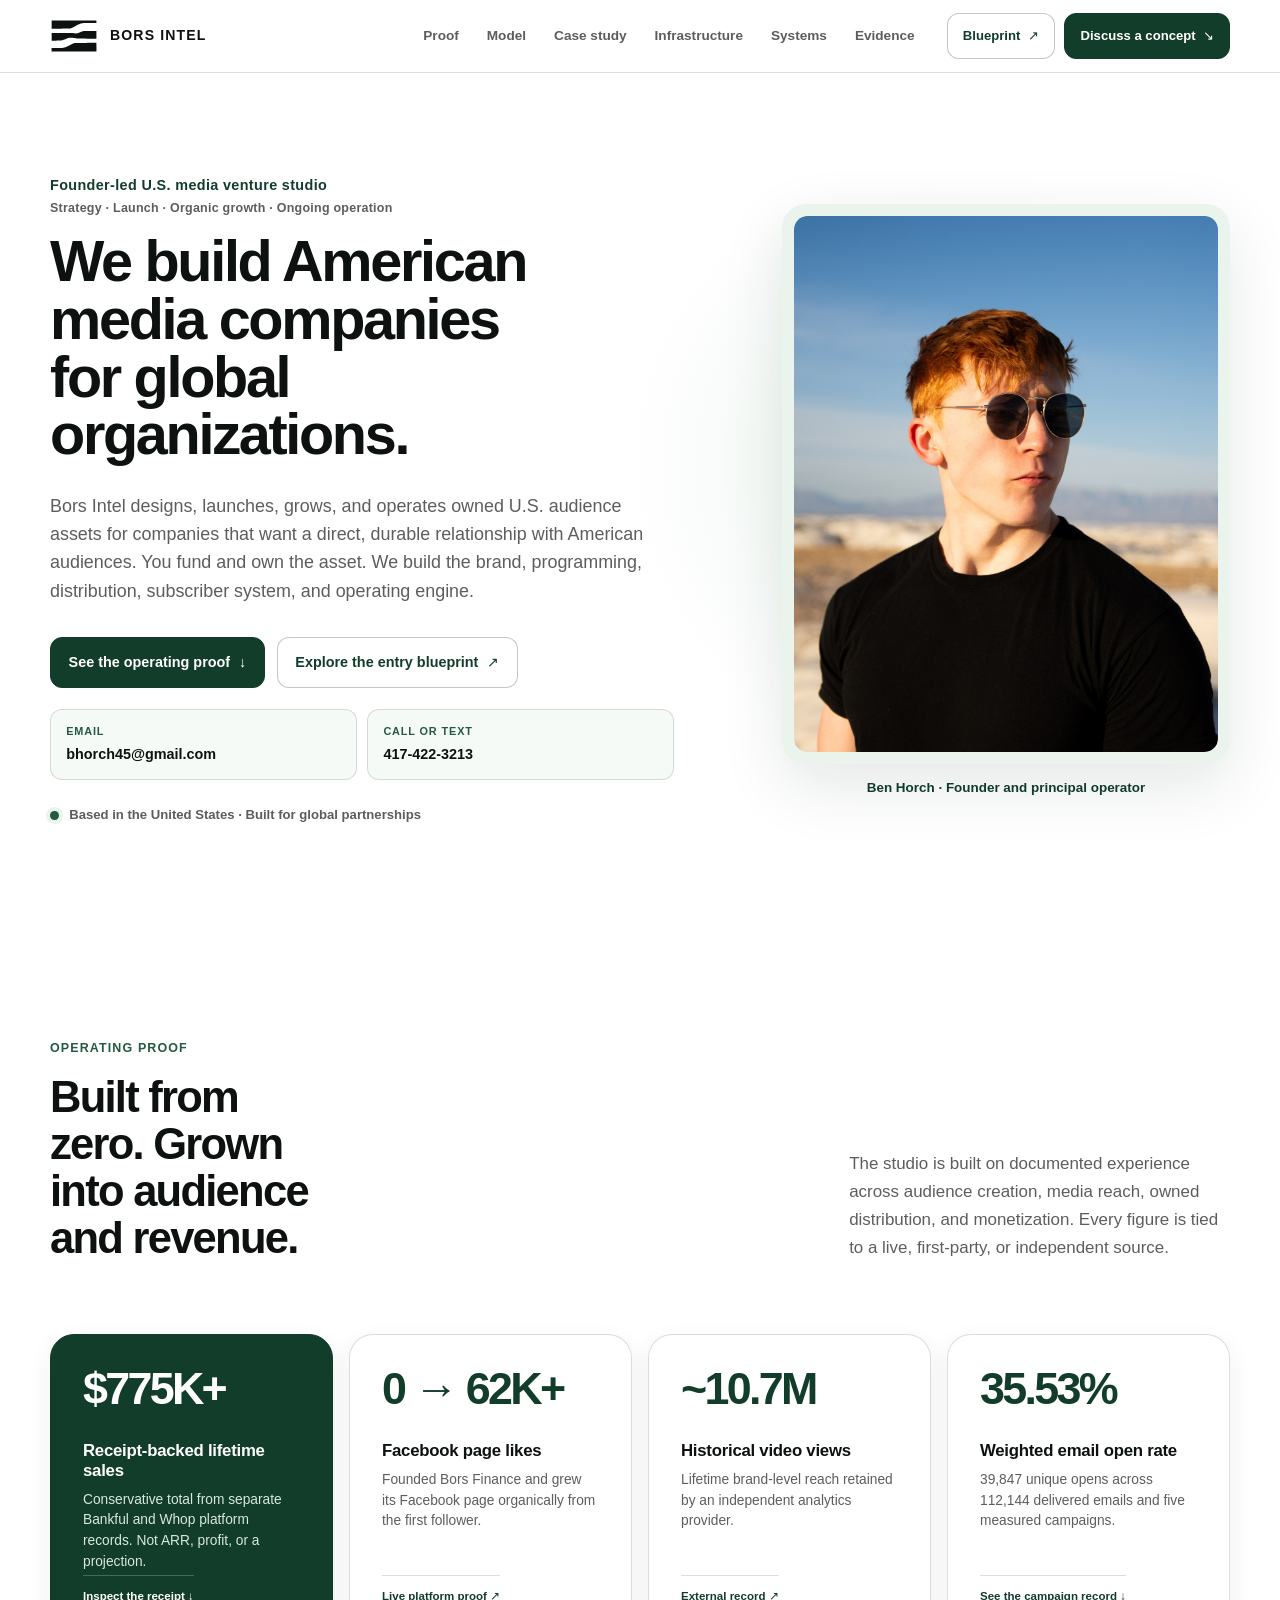
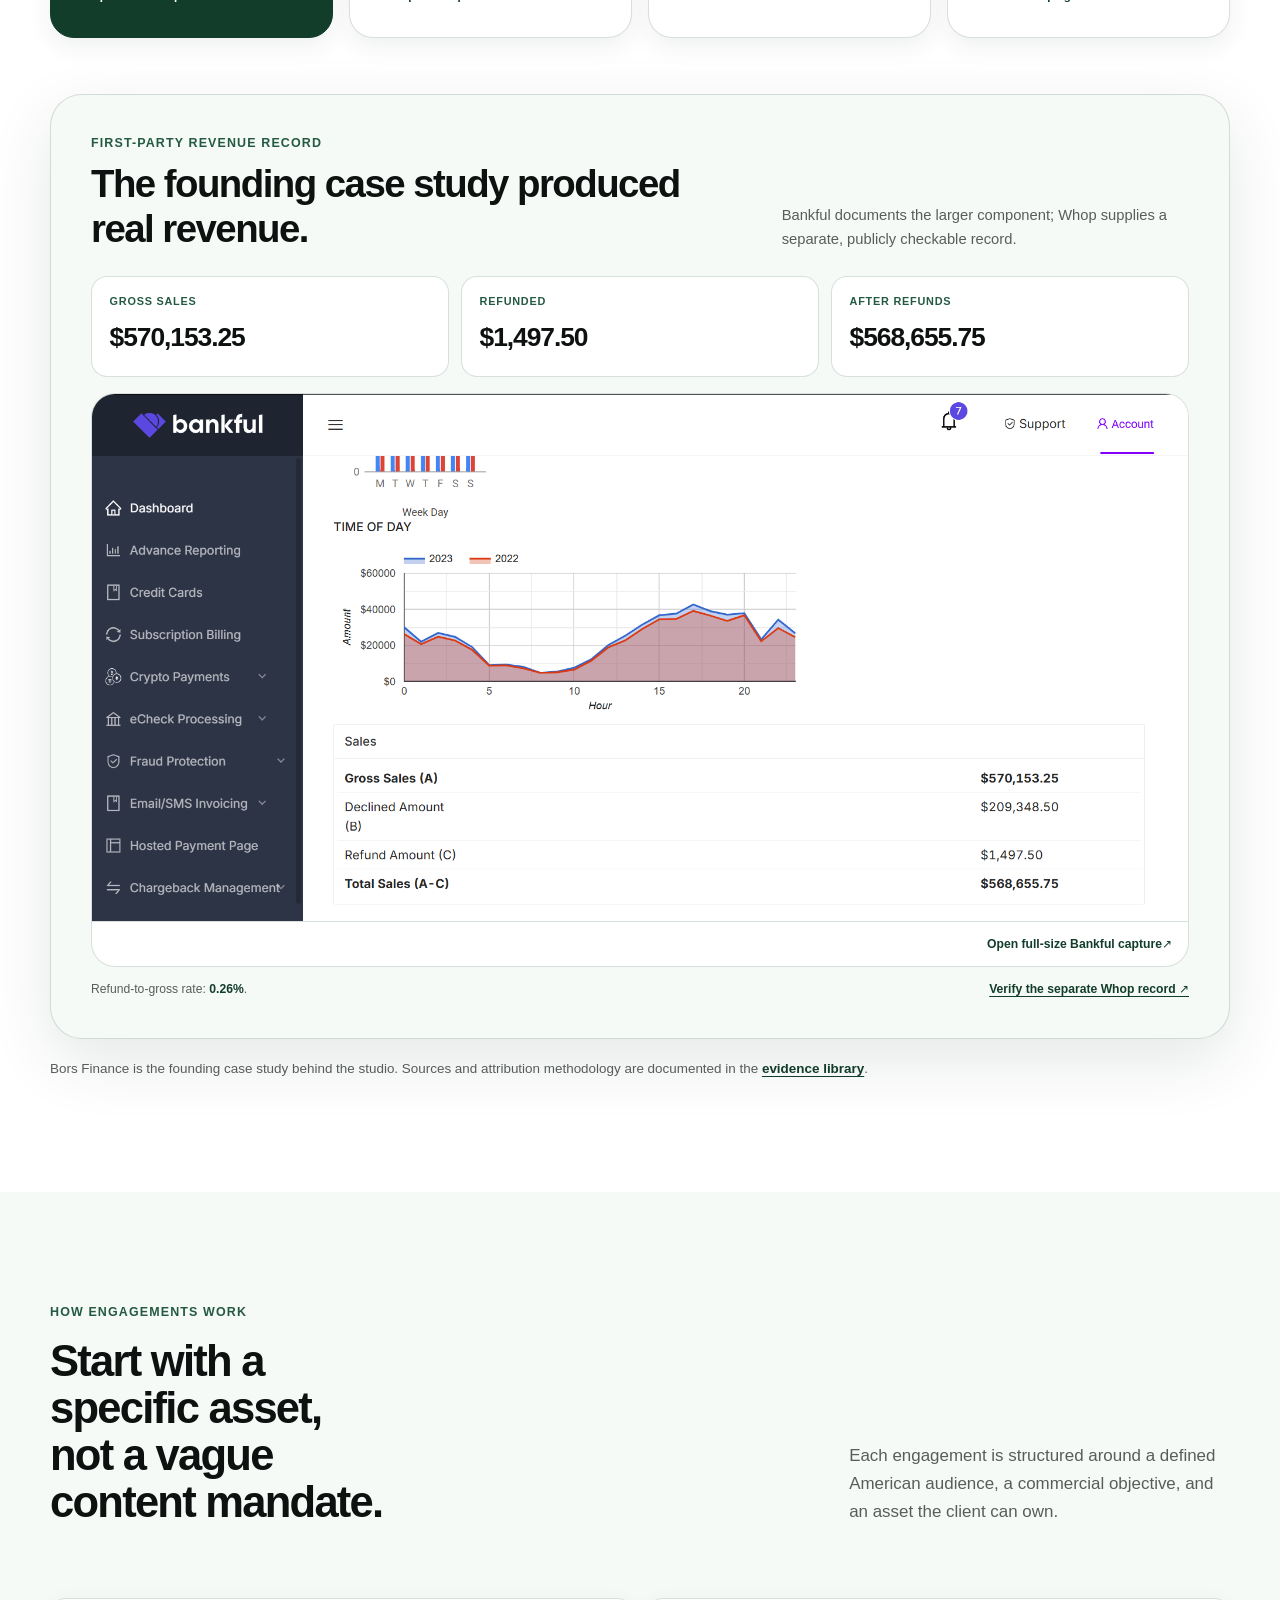
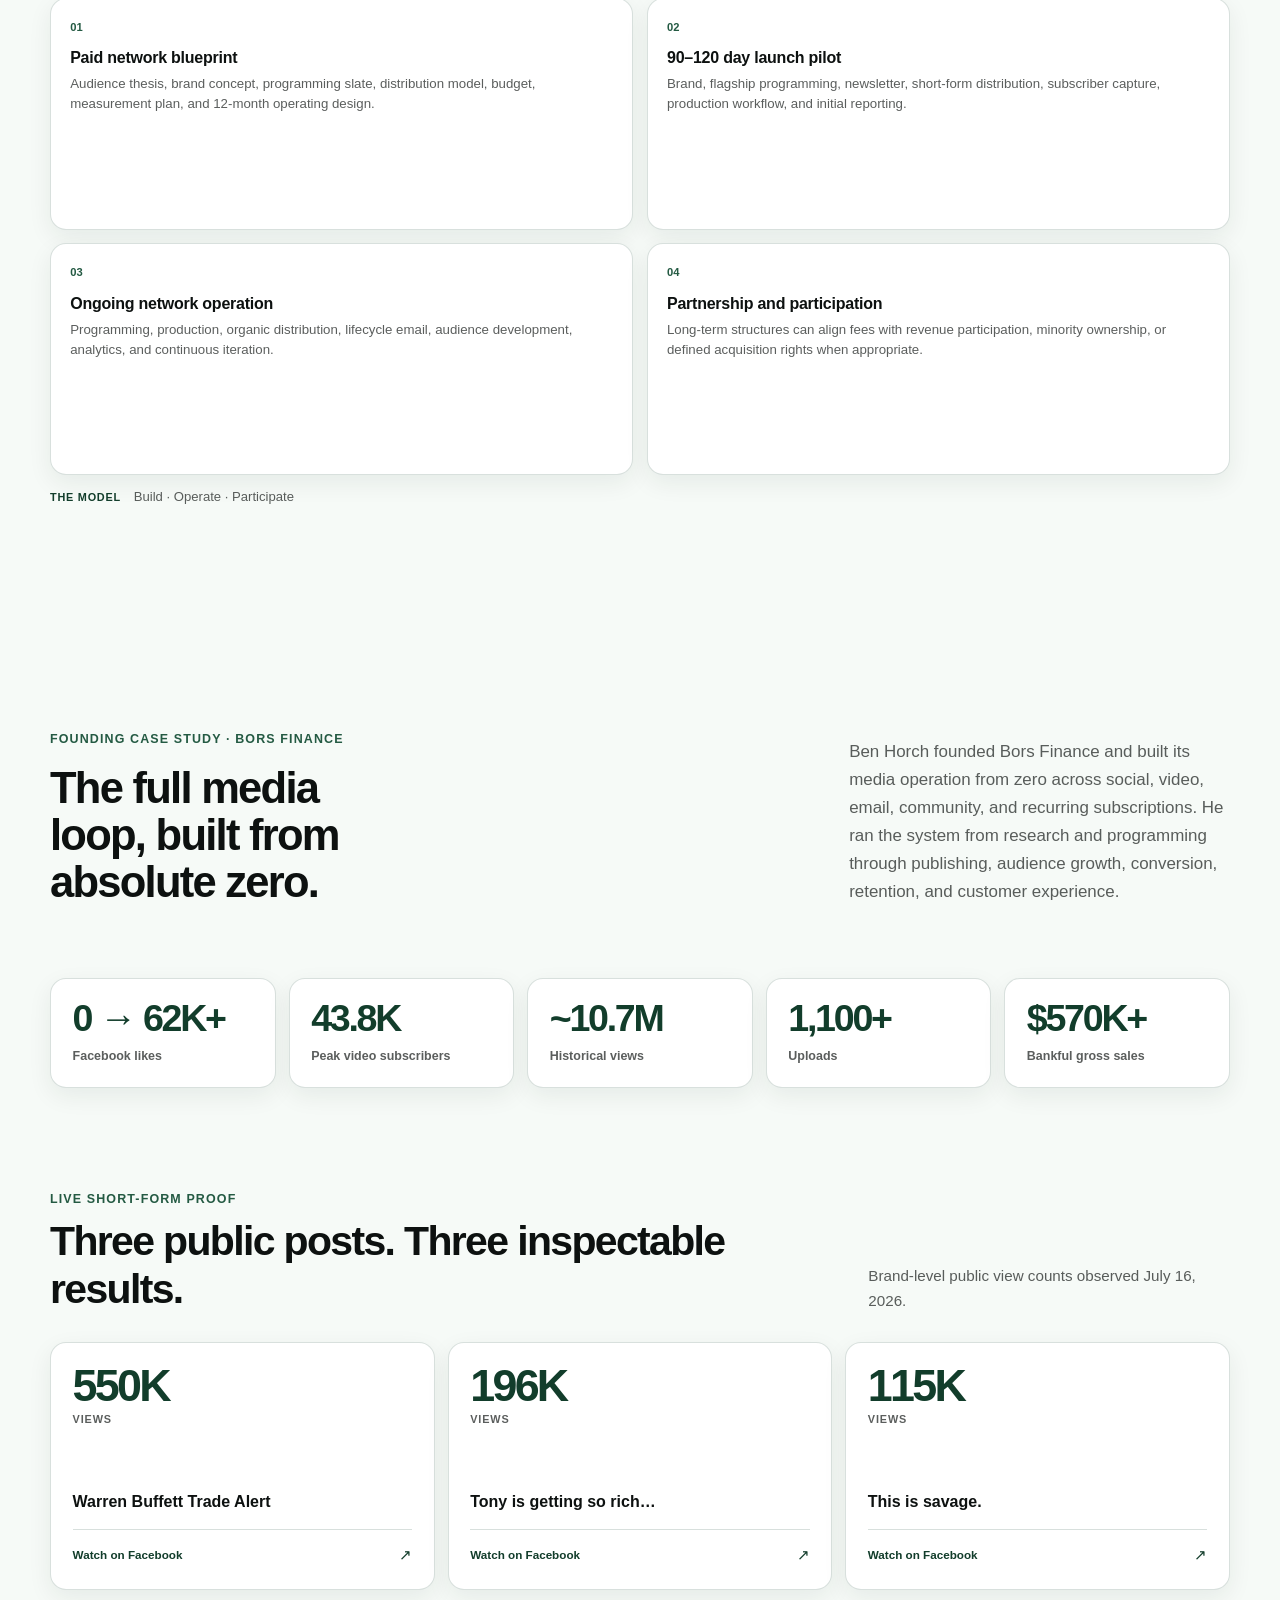
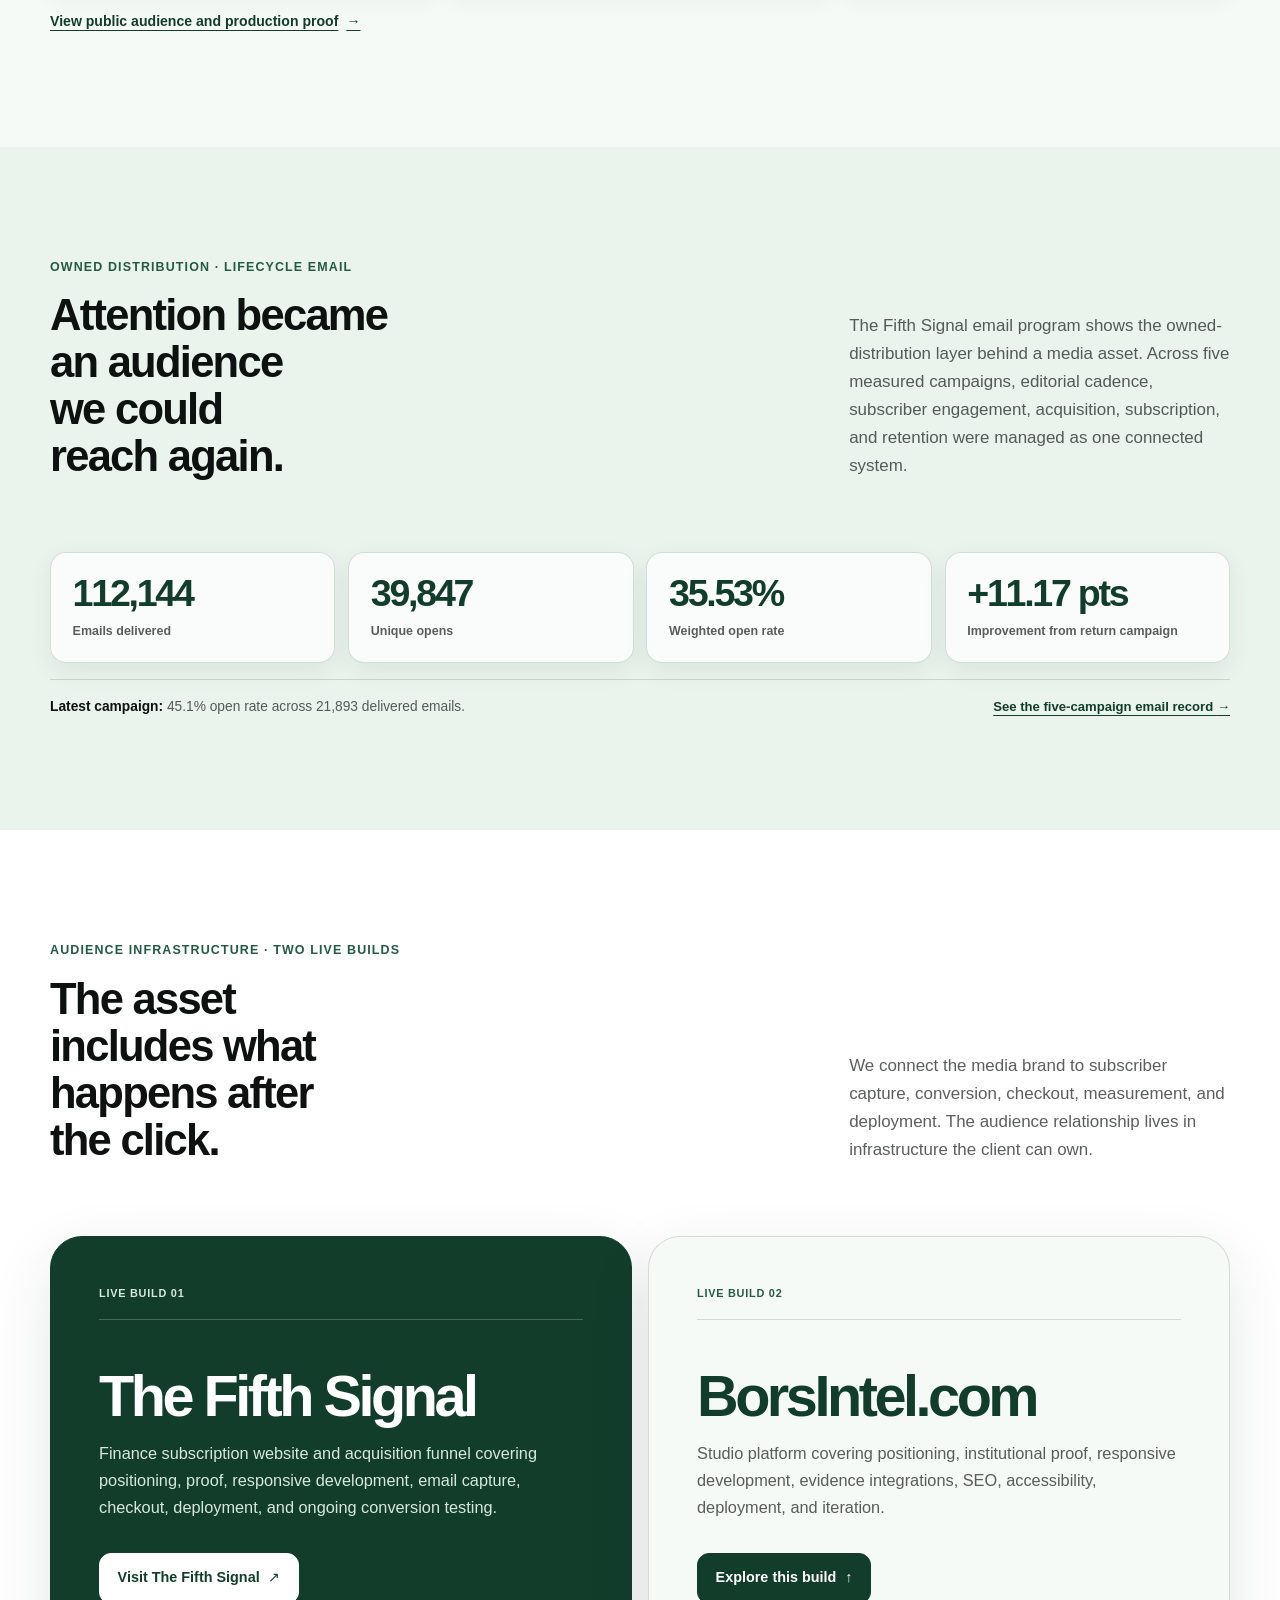
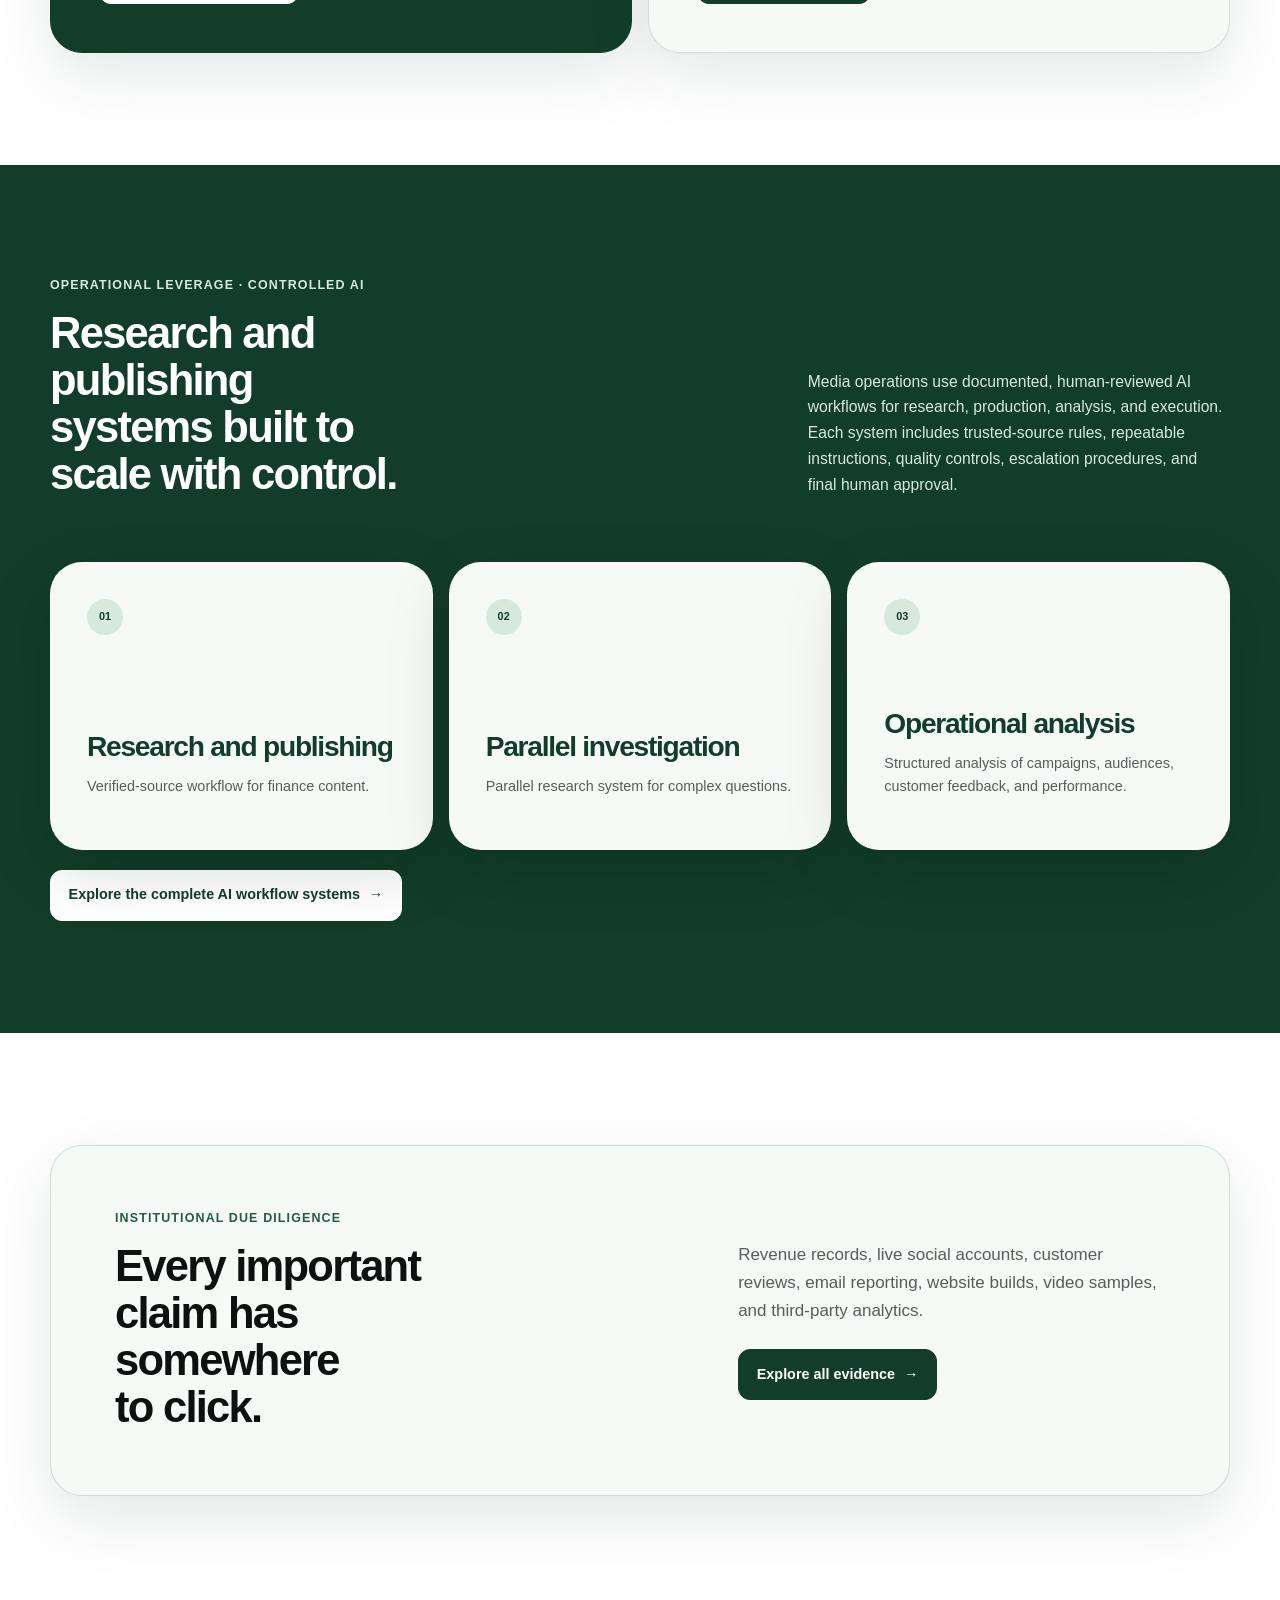
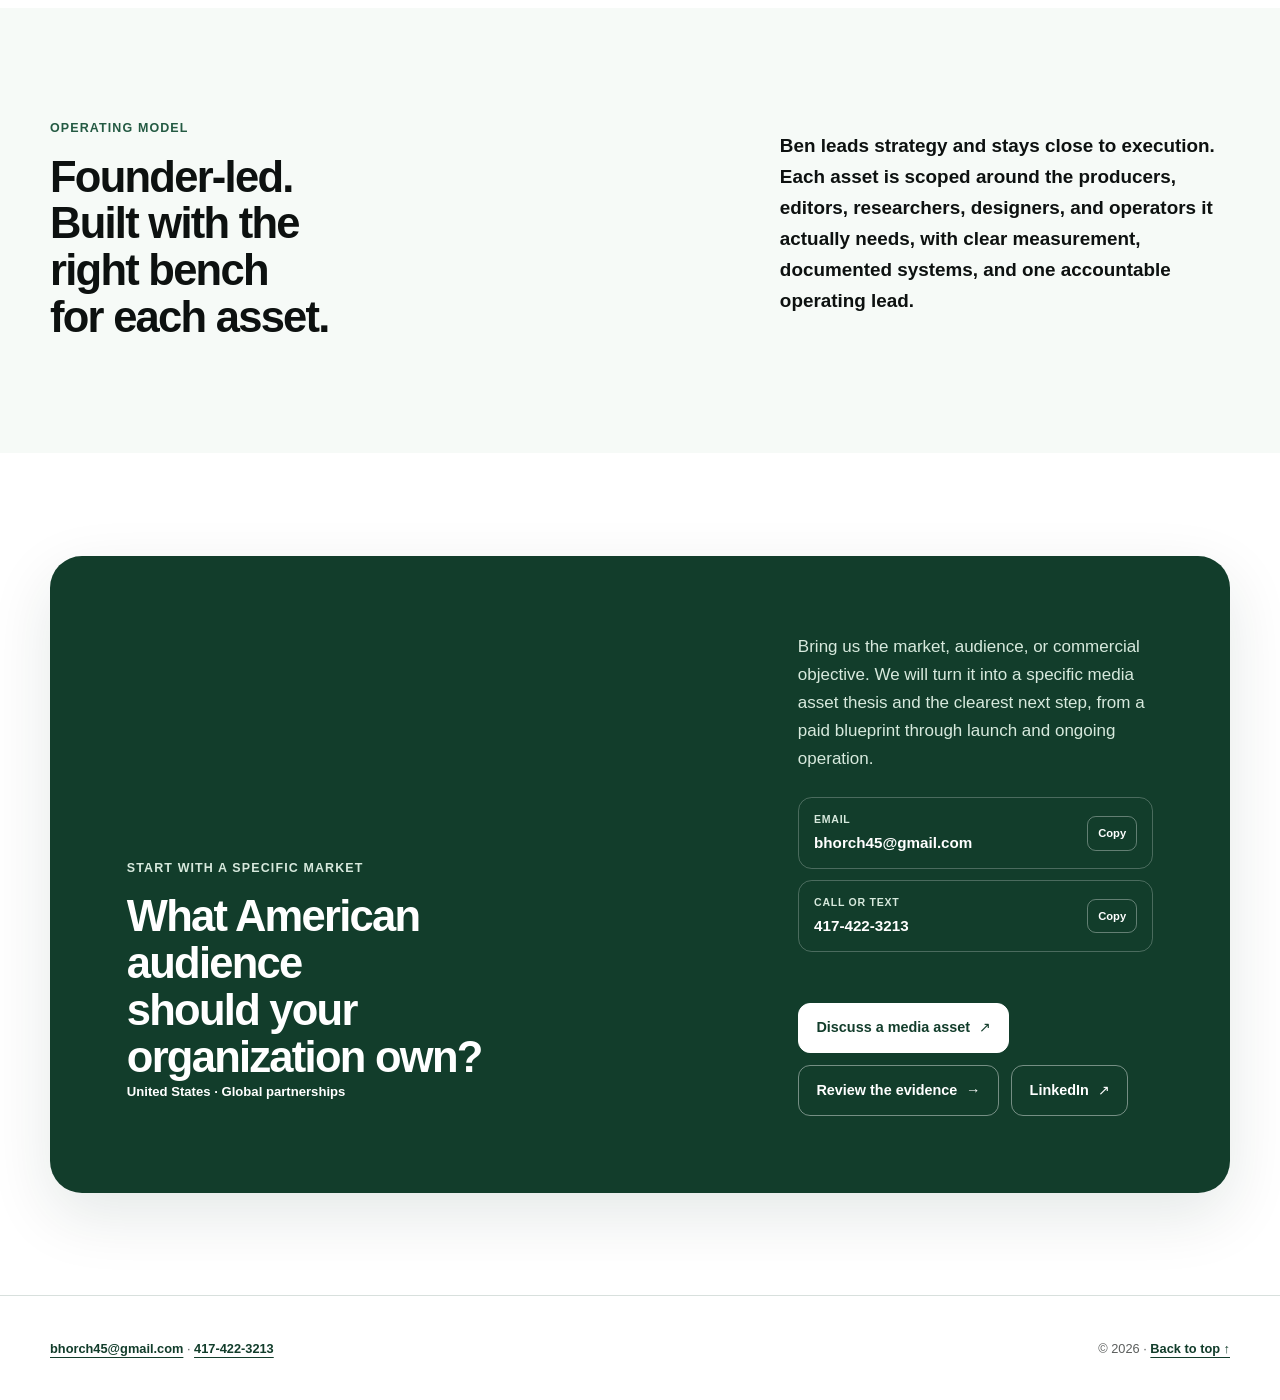
==== index.html @ 2746acf4 "Fix cached header logo sizing" ====
<!DOCTYPE html>
<html lang="en">
  <head>
    <meta charset="utf-8">
    <meta name="viewport" content="width=device-width, initial-scale=1">
    <meta name="theme-color" content="#0b2e23">
    <meta
      name="description"
      content="Bors Intel is a founder-led U.S. media venture studio that builds and operates owned American media assets for global organizations."
    >
    <meta name="author" content="Ben Horch">
    <meta name="robots" content="index, follow">

    <meta property="og:type" content="website">
    <meta property="og:title" content="Bors Intel | U.S. Media Venture Studio">
    <meta
      property="og:description"
      content="We design, launch, grow, and operate owned U.S. media companies for global organizations that want a direct relationship with American audiences."
    >
    <meta property="og:url" content="https://borsintel.com/">
    <meta property="og:image" content="https://borsintel.com/assets/ben-horch-headshot.jpg">
    <meta property="og:image:alt" content="Ben Horch outdoors wearing round sunglasses">
    <meta name="twitter:card" content="summary_large_image">

    <link rel="canonical" href="https://borsintel.com/">
    <link rel="icon" href="/assets/favicon.svg" type="image/svg+xml">
    <link rel="stylesheet" href="/styles.css?v=20260801-logo-fix">

    <title>Bors Intel | U.S. Media Venture Studio</title>

    <script type="application/ld+json">
      {
        "@context": "https://schema.org",
        "@type": "Organization",
        "name": "Bors Intel",
        "url": "https://borsintel.com/",
        "description": "A founder-led U.S. media venture studio that builds and operates owned American media assets for global organizations.",
        "email": "mailto:bhorch45@gmail.com",
        "telephone": "+1-417-422-3213",
        "founder": {
          "@type": "Person",
          "name": "Ben Horch",
          "image": "https://borsintel.com/assets/ben-horch-headshot.jpg"
        },
        "sameAs": [
          "https://www.linkedin.com/in/benjamin-horch-0a5331191",
          "https://www.facebook.com/borsfinance/",
          "https://whop.com/@thefifthsignal/",
          "https://thefifthsignal.com/"
        ],
        "knowsAbout": [
          "Media venture building",
          "American audience development",
          "Owned media strategy",
          "Organic distribution",
          "Programming and publishing systems",
          "Subscriber infrastructure",
          "Media monetization",
          "AI-enabled media operations"
        ]
      }
    </script>
  </head>
  <body class="homepage-focused">
    <a class="skip-link" href="#main">Skip to the studio</a>

    <header class="site-header" data-header>
      <div class="header-inner shell">
        <a class="brand" href="#top" aria-label="Bors Intel, back to top">
          <img class="brand-logo" src="/assets/bors-intel-logo.svg" width="48" height="35" alt="" aria-hidden="true">
          <span class="brand-name">Bors Intel</span>
        </a>

        <nav class="nav" aria-label="Main navigation">
          <a href="#proof">Proof</a>
          <a href="#capabilities">Model</a>
          <a href="#bors">Case study</a>
          <a href="#web-builds">Infrastructure</a>
          <a href="#ai-workflows">Systems</a>
          <a href="/evidence/">Evidence</a>
        </nav>

        <div class="header-actions">
          <a class="header-link" href="/operating-test/">
            Blueprint <span aria-hidden="true">↗</span>
          </a>
          <a class="header-cta" href="#contact">
            Discuss a concept <span aria-hidden="true">↘</span>
          </a>
        </div>
      </div>
    </header>

    <main id="main">
      <section class="hero shell" id="top" aria-labelledby="hero-title">
        <div class="hero-copy" data-reveal>
          <p class="eyebrow hero-identity">
            <strong>Founder-led U.S. media venture studio</strong>
            <span>Strategy · Launch · Organic growth · Ongoing operation</span>
          </p>
          <h1 id="hero-title">We build American media companies for global organizations.</h1>
          <p class="hero-deck">
            Bors Intel designs, launches, grows, and operates owned U.S. audience assets for companies that
            want a direct, durable relationship with American audiences. You fund and own the asset. We build
            the brand, programming, distribution, subscriber system, and operating engine.
          </p>

          <div class="hero-actions">
            <a class="button button-primary" href="#proof">See the operating proof <span aria-hidden="true">↓</span></a>
            <a class="button button-secondary" href="/operating-test/">
              Explore the entry blueprint <span aria-hidden="true">↗</span>
            </a>
          </div>

          <div class="hero-contact" role="group" aria-label="Ben Horch contact information">
            <a href="mailto:bhorch45@gmail.com?subject=U.S.%20media%20asset%20concept">
              <span>Email</span>
              <strong>bhorch45@gmail.com</strong>
            </a>
            <a href="tel:+14174223213">
              <span>Call&nbsp;or&nbsp;text</span>
              <strong>417&#8209;422&#8209;3213</strong>
            </a>
          </div>

          <p class="availability">
            <span class="status-dot" aria-hidden="true"></span>
            Based in the United States · Built for global partnerships
          </p>
        </div>

        <figure class="portrait-wrap" data-reveal>
          <div class="portrait-frame">
            <img
              class="portrait"
              src="/assets/ben-horch-headshot.jpg"
              width="1304"
              height="2048"
              alt="Ben Horch outdoors wearing round sunglasses"
              fetchpriority="high"
              decoding="async"
            >
          </div>
          <figcaption class="portrait-caption">
            Ben Horch · Founder and principal operator
          </figcaption>
        </figure>
      </section>

      <section class="proof-section" id="proof" aria-labelledby="proof-title">
        <div class="shell">
          <div class="section-intro" data-reveal>
            <div>
              <p class="section-label">Operating proof</p>
              <h2 id="proof-title">Built from zero. Grown into audience and revenue.</h2>
            </div>
            <p>
              The studio is built on documented experience across audience creation, media reach, owned
              distribution, and monetization. Every figure is tied to a live, first-party, or independent source.
            </p>
          </div>

          <div class="headline-result-grid">
            <article class="headline-result headline-result-primary" data-reveal>
              <p class="metric-value">$775K+</p>
              <h3>Receipt-backed lifetime sales</h3>
              <p>Conservative total from separate Bankful and Whop platform records. Not ARR, profit, or a projection.</p>
              <a class="metric-source" href="#bankful-proof">Inspect the receipt ↓</a>
            </article>
            <article class="headline-result" data-reveal>
              <p class="metric-value">0 → 62K+</p>
              <h3>Facebook page likes</h3>
              <p>Founded Bors Finance and grew its Facebook page organically from the first follower.</p>
              <a class="metric-source" href="https://www.facebook.com/borsfinance/" target="_blank" rel="noopener noreferrer">Live platform proof ↗</a>
            </article>
            <article class="headline-result" data-reveal>
              <p class="metric-value">~10.7M</p>
              <h3>Historical video views</h3>
              <p>Lifetime brand-level reach retained by an independent analytics provider.</p>
              <a class="metric-source" href="https://playboard.co/en/channel/UCs9y9uC6JvrOXMvEhnDexFA" target="_blank" rel="noopener noreferrer">External record ↗</a>
            </article>
            <article class="headline-result" data-reveal>
              <p class="metric-value">35.53%</p>
              <h3>Weighted email open rate</h3>
              <p>39,847 unique opens across 112,144 delivered emails and five measured campaigns.</p>
              <a class="metric-source" href="#email">See the campaign record ↓</a>
            </article>
          </div>

          <figure class="bankful-proof bankful-proof-compact" id="bankful-proof" data-reveal>
            <div class="bankful-proof-heading">
              <div>
                <p class="section-label">First-party revenue record</p>
                <h3>The founding case study produced real revenue.</h3>
              </div>
              <p>Bankful documents the larger component; Whop supplies a separate, publicly checkable record.</p>
            </div>

            <dl class="bankful-totals">
              <div>
                <dt>Gross sales</dt>
                <dd>$570,153.25</dd>
              </div>
              <div>
                <dt>Refunded</dt>
                <dd>$1,497.50</dd>
              </div>
              <div>
                <dt>After refunds</dt>
                <dd>$568,655.75</dd>
              </div>
            </dl>

            <a
              class="bankful-image-link"
              href="/assets/bankful-sales-report.png"
              target="_blank"
              rel="noopener noreferrer"
              aria-label="Open the full-size Bankful sales report capture in a new tab"
            >
              <span class="bankful-image-viewport">
                <img
                  src="/assets/bankful-sales-report.png"
                  width="1920"
                  height="1128"
                  alt="Bankful report showing $570,153.25 gross sales, $1,497.50 in refunds, and $568,655.75 total sales"
                  loading="lazy"
                  decoding="async"
                >
              </span>
              <span class="bankful-image-action">Open full-size Bankful capture <span aria-hidden="true">↗</span></span>
            </a>

            <figcaption>
              <span>Refund-to-gross rate: <strong>0.26%</strong>.</span>
              <a href="https://whop.com/@thefifthsignal/" target="_blank" rel="noopener noreferrer">Verify the separate Whop record ↗</a>
            </figcaption>
          </figure>

          <p class="proof-note">
            Bors Finance is the founding case study behind the studio. Sources and attribution methodology
            are documented in the <a href="/evidence/">evidence library</a>.
          </p>
        </div>
      </section>

      <section class="capabilities-section" id="capabilities" aria-labelledby="capabilities-title">
        <div class="shell">
          <div class="section-intro" data-reveal>
            <div>
              <p class="section-label">How engagements work</p>
              <h2 id="capabilities-title">Start with a specific asset, not a vague content mandate.</h2>
            </div>
            <p>Each engagement is structured around a defined American audience, a commercial objective, and an asset the client can own.</p>
          </div>

          <div class="capability-grid capability-grid-wide capability-grid-four">
            <article data-reveal>
              <span>01</span>
              <h3>Paid network blueprint</h3>
              <p>Audience thesis, brand concept, programming slate, distribution model, budget, measurement plan, and 12-month operating design.</p>
            </article>
            <article data-reveal>
              <span>02</span>
              <h3>90–120 day launch pilot</h3>
              <p>Brand, flagship programming, newsletter, short-form distribution, subscriber capture, production workflow, and initial reporting.</p>
            </article>
            <article data-reveal>
              <span>03</span>
              <h3>Ongoing network operation</h3>
              <p>Programming, production, organic distribution, lifecycle email, audience development, analytics, and continuous iteration.</p>
            </article>
            <article data-reveal>
              <span>04</span>
              <h3>Partnership and participation</h3>
              <p>Long-term structures can align fees with revenue participation, minority ownership, or defined acquisition rights when appropriate.</p>
            </article>
          </div>

          <p class="role-fit-line" data-reveal>
            <span>The model</span>
            Build · Operate · Participate
          </p>
        </div>
      </section>

      <section class="bors-section" id="bors" aria-labelledby="bors-title">
        <div class="shell">
          <div class="section-intro" data-reveal>
            <div>
              <p class="section-label">Founding case study · Bors Finance</p>
              <h2 id="bors-title">The full media loop, built from absolute zero.</h2>
            </div>
            <p>
              Ben Horch founded Bors Finance and built its media operation from zero across social, video,
              email, community, and recurring subscriptions. He ran the system from research and programming
              through publishing, audience growth, conversion, retention, and customer experience.
            </p>
          </div>

          <div class="case-stat-grid" role="group" aria-label="Bors Finance documented results">
            <article data-reveal><strong>0 → 62K+</strong><span>Facebook likes</span></article>
            <article data-reveal><strong>43.8K</strong><span>Peak video subscribers</span></article>
            <article data-reveal><strong>~10.7M</strong><span>Historical views</span></article>
            <article data-reveal><strong>1,100+</strong><span>Uploads</span></article>
            <article data-reveal><strong>$570K+</strong><span>Bankful gross sales</span></article>
          </div>

          <div class="reel-heading" id="reels" data-reveal>
            <div>
              <p class="section-label">Live short-form proof</p>
              <h3>Three public posts. Three inspectable results.</h3>
            </div>
            <p>Brand-level public view counts observed July 16, 2026.</p>
          </div>

          <div class="reel-grid reel-grid-featured">
            <a class="reel-card" href="https://www.facebook.com/borsfinance/videos/warren-buffett-trade-alert-/1310092330249752/" target="_blank" rel="noopener noreferrer" data-reveal aria-label="Watch Warren Buffett Trade Alert on Facebook, 550 thousand views">
              <span class="reel-count">550K</span>
              <span class="reel-label">views</span>
              <strong>Warren Buffett Trade Alert</strong>
              <span class="reel-link">Watch on Facebook <b aria-hidden="true">↗</b></span>
            </a>
            <a class="reel-card" href="https://www.facebook.com/borsfinance/videos/tony-is-getting-so-rich-and-i-think-we-all-know-why/642011462124340/" target="_blank" rel="noopener noreferrer" data-reveal aria-label="Watch Tony is getting so rich on Facebook, 196 thousand views">
              <span class="reel-count">196K</span>
              <span class="reel-label">views</span>
              <strong>Tony is getting so rich…</strong>
              <span class="reel-link">Watch on Facebook <b aria-hidden="true">↗</b></span>
            </a>
            <a class="reel-card" href="https://www.facebook.com/borsfinance/videos/this-is-savage-lets-keep-pressuring-them-on-their-home-turf/1302484117648203/" target="_blank" rel="noopener noreferrer" data-reveal aria-label="Watch This is savage on Facebook, 115 thousand views">
              <span class="reel-count">115K</span>
              <span class="reel-label">views</span>
              <strong>This is savage.</strong>
              <span class="reel-link">Watch on Facebook <b aria-hidden="true">↗</b></span>
            </a>
          </div>

          <a class="section-text-link" href="/work-samples/">View public audience and production proof <span aria-hidden="true">→</span></a>
        </div>
      </section>

      <section class="email-section" id="email" aria-labelledby="email-title">
        <div class="shell">
          <div class="section-intro" data-reveal>
            <div>
              <p class="section-label">Owned distribution · lifecycle email</p>
              <h2 id="email-title">Attention became an audience we could reach again.</h2>
            </div>
            <p>
              The Fifth Signal email program shows the owned-distribution layer behind a media asset.
              Across five measured campaigns, editorial cadence, subscriber engagement, acquisition,
              subscription, and retention were managed as one connected system.
            </p>
          </div>

          <div class="email-metric-grid" role="group" aria-label="Five-campaign email performance">
            <article data-reveal><strong>112,144</strong><span>Emails delivered</span></article>
            <article data-reveal><strong>39,847</strong><span>Unique opens</span></article>
            <article data-reveal><strong>35.53%</strong><span>Weighted open rate</span></article>
            <article data-reveal><strong>+11.17 pts</strong><span>Improvement from return campaign</span></article>
          </div>

          <div class="email-support" data-reveal>
            <p><strong>Latest campaign:</strong> 45.1% open rate across 21,893 delivered emails.</p>
            <a href="/evidence/#email-proof">See the five-campaign email record <span aria-hidden="true">→</span></a>
          </div>
        </div>
      </section>

      <section class="web-section" id="web-builds" aria-labelledby="web-title">
        <div class="shell">
          <div class="section-intro" data-reveal>
            <div>
              <p class="section-label">Audience infrastructure · two live builds</p>
              <h2 id="web-title">The asset includes what happens after the click.</h2>
            </div>
            <p>
              We connect the media brand to subscriber capture, conversion, checkout, measurement, and
              deployment. The audience relationship lives in infrastructure the client can own.
            </p>
          </div>

          <div class="web-build-grid web-build-grid-compact">
            <article class="web-build-card web-build-primary" data-reveal>
              <div class="web-build-topline"><span>Live build 01</span></div>
              <h3>The Fifth Signal</h3>
              <p class="web-build-lede">
                Finance subscription website and acquisition funnel covering positioning, proof, responsive
                development, email capture, checkout, deployment, and ongoing conversion testing.
              </p>
              <a class="button button-light" href="https://thefifthsignal.com/" target="_blank" rel="noopener noreferrer">
                Visit The Fifth Signal <span aria-hidden="true">↗</span>
              </a>
            </article>

            <article class="web-build-card" data-reveal>
              <div class="web-build-topline"><span>Live build 02</span></div>
              <h3>BorsIntel.com</h3>
              <p class="web-build-lede">
                Studio platform covering positioning, institutional proof, responsive development,
                evidence integrations, SEO, accessibility, deployment, and iteration.
              </p>
              <a class="button button-primary" href="#top">Explore this build <span aria-hidden="true">↑</span></a>
            </article>
          </div>
        </div>
      </section>

      <section class="ai-section" id="ai-workflows" aria-labelledby="ai-title">
        <div class="shell">
          <div class="ai-intro" data-reveal>
            <div>
              <p class="section-label section-label-light">Operational leverage · controlled AI</p>
              <h2 id="ai-title">Research and publishing systems built to scale with control.</h2>
            </div>
            <div class="ai-intro-copy">
              <p>
                Media operations use documented, human-reviewed AI workflows for research, production,
                analysis, and execution. Each system includes trusted-source rules, repeatable instructions,
                quality controls, escalation procedures, and final human approval.
              </p>
            </div>
          </div>

          <div class="ai-system-grid ai-system-grid-compact">
            <article class="ai-system-card" data-reveal>
              <span class="compact-card-number">01</span>
              <h3>Research and publishing</h3>
              <p>Verified-source workflow for finance content.</p>
            </article>
            <article class="ai-system-card" data-reveal>
              <span class="compact-card-number">02</span>
              <h3>Parallel investigation</h3>
              <p>Parallel research system for complex questions.</p>
            </article>
            <article class="ai-system-card" data-reveal>
              <span class="compact-card-number">03</span>
              <h3>Operational analysis</h3>
              <p>Structured analysis of campaigns, audiences, customer feedback, and performance.</p>
            </article>
          </div>

          <a class="button button-light ai-systems-link" href="/ai-systems/">
            Explore the complete AI workflow systems <span aria-hidden="true">→</span>
          </a>
        </div>
      </section>

      <section class="evidence-cta-section shell" id="evidence" aria-labelledby="evidence-title">
        <div class="evidence-cta-panel" data-reveal>
          <div>
            <p class="section-label">Institutional due diligence</p>
            <h2 id="evidence-title">Every important claim has somewhere to click.</h2>
          </div>
          <div>
            <p>Revenue records, live social accounts, customer reviews, email reporting, website builds, video samples, and third-party analytics.</p>
            <a class="button button-primary" href="/evidence/">Explore all evidence <span aria-hidden="true">→</span></a>
          </div>
        </div>
      </section>

      <section class="about-section" aria-labelledby="about-title">
        <div class="shell about-layout">
          <div data-reveal>
            <p class="section-label">Operating model</p>
            <h2 id="about-title">Founder-led. Built with the right bench for each asset.</h2>
          </div>
          <div class="about-copy" data-reveal>
            <p>
              Ben leads strategy and stays close to execution. Each asset is scoped around the producers,
              editors, researchers, designers, and operators it actually needs, with clear measurement,
              documented systems, and one accountable operating lead.
            </p>
          </div>
        </div>
      </section>

      <section class="contact-section shell" id="contact" aria-labelledby="contact-title">
        <div class="contact-panel" data-reveal>
          <div>
            <p class="section-label section-label-light">Start with a specific market</p>
            <h2 id="contact-title">What American audience should your organization own?</h2>
            <p class="contact-location">United States · Global partnerships</p>
          </div>
          <div class="contact-copy">
            <p>
              Bring us the market, audience, or commercial objective. We will turn it into a specific media
              asset thesis and the clearest next step, from a paid blueprint through launch and ongoing operation.
            </p>

            <div class="contact-details" role="group" aria-label="Contact Ben Horch">
              <div class="contact-detail">
                <span>Email</span>
                <a href="mailto:bhorch45@gmail.com?subject=U.S.%20media%20asset%20concept">bhorch45@gmail.com</a>
                <button type="button" data-copy="bhorch45@gmail.com" aria-label="Copy Ben Horch's email address">Copy</button>
              </div>
              <div class="contact-detail">
                <span>Call or text</span>
                <a href="tel:+14174223213">417&#8209;422&#8209;3213</a>
                <button type="button" data-copy="417-422-3213" aria-label="Copy Ben Horch's phone number">Copy</button>
              </div>
            </div>
            <p class="copy-status" data-copy-status aria-live="polite"></p>

            <div class="contact-actions">
              <a class="button button-light" href="mailto:bhorch45@gmail.com?subject=U.S.%20media%20asset%20concept">
                Discuss a media asset <span aria-hidden="true">↗</span>
              </a>
              <a class="button button-outline-light" href="/evidence/">
                Review the evidence <span aria-hidden="true">→</span>
              </a>
              <a class="button button-outline-light" href="https://www.linkedin.com/in/benjamin-horch-0a5331191" target="_blank" rel="noopener noreferrer">
                LinkedIn <span aria-hidden="true">↗</span>
              </a>
            </div>
          </div>
        </div>
      </section>
    </main>

    <footer class="footer">
      <div class="shell footer-inner footer-inner-compact">
        <p><a href="mailto:bhorch45@gmail.com">bhorch45@gmail.com</a> · <a href="tel:+14174223213">417&#8209;422&#8209;3213</a></p>
        <p>© 2026 · <a href="#top">Back to top ↑</a></p>
      </div>
    </footer>

    <script src="/script.js?v=20260716-ai" defer></script>
  </body>
</html>
---- styles.css ----
:root {
  --white: #ffffff;
  --ink: #0d1110;
  --forest: #123d2b;
  --forest-hover: #0b2f20;
  --forest-soft: #245a43;
  --mint-50: #f6faf7;
  --mint-100: #eaf4ed;
  --mint-200: #d7e9dd;
  --text-muted: rgb(13 17 16 / 68%);
  --border: rgb(18 61 43 / 16%);
  --border-strong: rgb(18 61 43 / 28%);
  --shadow-sm: 0 8px 24px rgb(11 47 32 / 7%);
  --shadow-md: 0 22px 64px rgb(11 47 32 / 11%);
  --max: 73.75rem;
  --gutter: clamp(1.25rem, 4vw, 2.5rem);
  --section-y: clamp(4.5rem, 9vw, 7rem);
  --radius-sm: 0.625rem;
  --radius-md: 1rem;
  --radius-lg: 1.5rem;
  --radius-xl: 2rem;
  --sans: Inter, ui-sans-serif, -apple-system, BlinkMacSystemFont, "Segoe UI", sans-serif;
  color-scheme: light;
  font-synthesis: none;
}

* {
  box-sizing: border-box;
}

html {
  overflow-x: hidden;
  scroll-behavior: smooth;
  scroll-padding-top: 6rem;
}

body {
  margin: 0;
  overflow-x: hidden;
  background: var(--white);
  color: var(--ink);
  font-family: var(--sans);
  font-size: 1.0625rem;
  line-height: 1.65;
  text-rendering: optimizeLegibility;
  -webkit-font-smoothing: antialiased;
}

@supports (overflow: clip) {
  html,
  body {
    overflow-x: clip;
  }
}

::selection {
  background: var(--mint-200);
  color: var(--ink);
}

a {
  color: inherit;
}

img,
svg {
  display: block;
}

button,
a {
  -webkit-tap-highlight-color: transparent;
}

:focus-visible {
  outline: 3px solid var(--forest);
  outline-offset: 4px;
}

h1,
h2,
h3,
p {
  margin-top: 0;
}

h1,
h2,
h3 {
  color: var(--ink);
  letter-spacing: -0.04em;
}

h1 {
  max-width: 16ch;
  margin-bottom: 1.75rem;
  font-size: clamp(2.75rem, 4.5vw, 4rem);
  font-weight: 750;
  line-height: 1;
  text-wrap: balance;
}

h2 {
  max-width: 14ch;
  margin-bottom: 0;
  font-size: clamp(2.2rem, 3.4vw, 3rem);
  font-weight: 730;
  line-height: 1.08;
  text-wrap: balance;
}

h3 {
  font-weight: 680;
  line-height: 1.18;
}

.shell {
  width: min(100% - (2 * var(--gutter)), var(--max));
  margin-inline: auto;
}

.skip-link {
  position: fixed;
  z-index: 1000;
  top: 0.75rem;
  left: 0.75rem;
  transform: translateY(-180%);
  border-radius: var(--radius-sm);
  background: var(--forest);
  color: var(--white);
  font-size: 0.9rem;
  font-weight: 750;
  padding: 0.75rem 1rem;
  text-decoration: none;
}

.skip-link:focus {
  transform: translateY(0);
}

.site-header {
  position: sticky;
  z-index: 50;
  top: 0;
  border-bottom: 1px solid var(--border);
  background: rgb(255 255 255 / 92%);
  backdrop-filter: blur(18px);
  -webkit-backdrop-filter: blur(18px);
}

.header-inner {
  min-height: 4.5rem;
  display: flex;
  align-items: center;
  gap: clamp(1rem, 2.5vw, 2rem);
}

.brand {
  display: inline-flex;
  align-items: center;
  gap: 0.75rem;
  margin-right: auto;
  font-size: 0.88rem;
  font-weight: 780;
  letter-spacing: 0.08em;
  text-decoration: none;
  text-transform: uppercase;
  white-space: nowrap;
}

.brand-mark {
  display: grid;
  width: 2.25rem;
  height: 2.25rem;
  flex: 0 0 auto;
  place-items: center;
  border-radius: 0.65rem;
  background: var(--forest);
  color: var(--white);
  font-size: 0.7rem;
  letter-spacing: 0;
}

.brand-logo {
  display: block;
  width: 3rem;
  height: auto;
  flex: 0 0 auto;
}

.nav {
  display: flex;
  align-items: center;
  gap: clamp(1rem, 2.2vw, 1.75rem);
}

.nav a {
  position: relative;
  color: var(--text-muted);
  font-size: 0.85rem;
  font-weight: 650;
  text-decoration: none;
  transition: color 180ms ease;
}

.nav a::after {
  position: absolute;
  right: 0;
  bottom: -0.35rem;
  left: 0;
  height: 2px;
  transform: scaleX(0);
  transform-origin: left;
  background: var(--forest);
  content: "";
  transition: transform 180ms ease;
}

.nav a:hover {
  color: var(--forest);
}

.nav a:hover::after {
  transform: scaleX(1);
}

.header-actions {
  display: flex;
  align-items: center;
  gap: 0.6rem;
}

.header-link,
.header-cta {
  display: inline-flex;
  min-height: 2.85rem;
  align-items: center;
  justify-content: center;
  gap: 0.45rem;
  border-radius: 0.75rem;
  font-size: 0.82rem;
  font-weight: 720;
  padding: 0.65rem 0.95rem;
  text-decoration: none;
  transition: background 180ms ease, border-color 180ms ease, color 180ms ease, transform 180ms ease;
}

.header-link {
  border: 1px solid var(--border-strong);
  background: var(--white);
  color: var(--forest);
}

.header-cta {
  border: 1px solid var(--forest);
  background: var(--forest);
  color: var(--white);
}

.header-link:hover,
.header-cta:hover {
  transform: translateY(-2px);
}

.header-link:hover {
  border-color: var(--forest);
  background: var(--mint-50);
}

.header-cta:hover {
  background: var(--forest-hover);
}

.hero {
  position: relative;
  min-height: calc(100svh - 4.5rem);
  display: grid;
  grid-template-columns: minmax(0, 1.08fr) minmax(20rem, 0.82fr);
  align-items: center;
  gap: clamp(3rem, 6vw, 5rem);
  padding-block: clamp(5rem, 8vw, 6.75rem);
}

.hero::after {
  position: absolute;
  z-index: -1;
  top: 10%;
  right: 0;
  width: 38rem;
  height: 38rem;
  border-radius: 50%;
  background: radial-gradient(circle, var(--mint-100) 0, rgb(234 244 237 / 35%) 45%, transparent 70%);
  content: "";
  pointer-events: none;
}

.eyebrow,
.section-label,
.kicker {
  margin: 0 0 1rem;
  color: var(--forest-soft);
  font-size: 0.78rem;
  font-weight: 720;
  letter-spacing: 0.09em;
  line-height: 1.4;
  text-transform: uppercase;
}

.hero-identity {
  display: grid;
  gap: 0.28rem;
  letter-spacing: 0;
  text-transform: none;
}

.hero-identity strong,
.hero-identity span {
  display: block;
}

.hero-identity strong {
  color: var(--forest);
  font-size: 0.9rem;
  font-weight: 760;
  letter-spacing: 0.025em;
}

.hero-identity span {
  color: var(--text-muted);
  font-size: 0.78rem;
  font-weight: 650;
  letter-spacing: 0.02em;
}

.hero-deck {
  max-width: 42rem;
  margin-bottom: 2rem;
  color: var(--text-muted);
  font-size: clamp(1.08rem, 1.4vw, 1.28rem);
  line-height: 1.58;
}

.hero-contact {
  max-width: 39rem;
  display: grid;
  grid-template-columns: repeat(2, minmax(0, 1fr));
  gap: 0.65rem;
  margin-top: 1.35rem;
}

.hero-contact a {
  min-width: 0;
  display: flex;
  flex-direction: column;
  border: 1px solid var(--border);
  border-radius: 0.75rem;
  background: var(--mint-50);
  padding: 0.8rem 0.95rem;
  text-decoration: none;
  transition: border-color 180ms ease, background 180ms ease, transform 180ms ease;
}

.hero-contact a:hover {
  transform: translateY(-2px);
  border-color: var(--forest);
  background: var(--mint-100);
}

.hero-contact span {
  color: var(--forest-soft);
  font-size: 0.68rem;
  font-weight: 720;
  letter-spacing: 0.08em;
  text-transform: uppercase;
}

.hero-contact strong {
  overflow: hidden;
  margin-top: 0.1rem;
  color: var(--ink);
  font-size: 0.9rem;
  text-overflow: ellipsis;
  white-space: nowrap;
}

.hero-actions,
.contact-actions {
  display: flex;
  flex-wrap: wrap;
  gap: 0.75rem;
}

.button {
  display: inline-flex;
  min-height: 3rem;
  align-items: center;
  justify-content: center;
  gap: 0.55rem;
  border-radius: 0.75rem;
  font-size: 0.9rem;
  font-weight: 720;
  padding: 0.78rem 1.1rem;
  text-decoration: none;
  transition: background 180ms ease, border-color 180ms ease, color 180ms ease, transform 180ms ease,
    box-shadow 180ms ease;
}

.button:hover {
  transform: translateY(-3px);
  box-shadow: var(--shadow-sm);
}

.button-primary {
  border: 1px solid var(--forest);
  background: var(--forest);
  color: var(--white);
}

.button-primary:hover {
  background: var(--forest-hover);
}

.button-secondary {
  border: 1px solid var(--border-strong);
  background: var(--white);
  color: var(--forest);
}

.button-secondary:hover {
  border-color: var(--forest);
  background: var(--mint-50);
}

.button-light {
  border: 1px solid var(--white);
  background: var(--white);
  color: var(--forest);
}

.button-outline-light {
  border: 1px solid rgb(255 255 255 / 42%);
  background: transparent;
  color: var(--white);
}

.button-outline-light:hover {
  border-color: var(--white);
  background: rgb(255 255 255 / 8%);
}

.availability {
  display: flex;
  align-items: center;
  gap: 0.65rem;
  margin: 1.5rem 0 0;
  color: var(--text-muted);
  font-size: 0.82rem;
  font-weight: 620;
}

.status-dot {
  width: 0.55rem;
  height: 0.55rem;
  flex: 0 0 auto;
  border-radius: 50%;
  background: var(--forest-soft);
  box-shadow: 0 0 0 4px var(--mint-100);
}

.portrait-wrap {
  position: relative;
  width: min(100%, 28rem);
  justify-self: end;
  margin: 0 0 1.4rem;
}

.portrait-frame {
  position: relative;
  overflow: hidden;
  aspect-ratio: 4 / 5;
  border: 0.75rem solid var(--mint-100);
  border-radius: var(--radius-lg);
  background: var(--mint-100);
  box-shadow: var(--shadow-md);
}

.portrait {
  width: 100%;
  height: 100%;
  border-radius: calc(var(--radius-lg) - 0.65rem);
  object-fit: cover;
  object-position: 50% 45%;
}

.portrait-note {
  position: absolute;
  right: 1.5rem;
  bottom: -1.5rem;
  left: 1.5rem;
  display: flex;
  flex-wrap: wrap;
  align-items: baseline;
  justify-content: center;
  gap: 0.25rem 0.45rem;
  border: 1px solid var(--border);
  border-radius: 0.9rem;
  background: var(--white);
  box-shadow: var(--shadow-sm);
  color: var(--text-muted);
  font-size: 0.88rem;
  line-height: 1.4;
  padding: 0.9rem 1rem;
  text-align: center;
}

.portrait-note strong {
  color: var(--forest);
}

.portrait-caption {
  margin: 0.85rem 0.5rem 0;
  color: var(--forest);
  font-size: 0.84rem;
  font-weight: 670;
  line-height: 1.45;
  text-align: center;
}

.short-version-section {
  background: var(--forest);
  color: var(--white);
  padding-block: clamp(3.75rem, 7vw, 5.75rem);
}

.short-version-layout {
  display: grid;
  grid-template-columns: minmax(14rem, 0.52fr) minmax(0, 1.48fr);
  align-items: start;
  gap: clamp(2rem, 6vw, 5.5rem);
}

.section-label-light {
  color: var(--mint-200);
}

.short-version-layout h2 {
  max-width: 11ch;
  color: var(--white);
  font-size: clamp(2.25rem, 4vw, 3.35rem);
}

.short-version-copy {
  max-width: 49rem;
  margin: 0;
  color: rgb(255 255 255 / 88%);
  font-size: clamp(1.08rem, 1.65vw, 1.32rem);
  line-height: 1.72;
}

.section-intro {
  display: grid;
  grid-template-columns: minmax(0, 1.1fr) minmax(18rem, 0.58fr);
  align-items: end;
  gap: clamp(2rem, 6vw, 5rem);
  margin-bottom: clamp(2.75rem, 6vw, 4.5rem);
}

.section-intro > p {
  max-width: 34rem;
  margin: 0;
  color: var(--text-muted);
  font-size: 1.06rem;
}

.capabilities-section {
  background: var(--mint-50);
  padding-block: var(--section-y);
}

.capability-grid-wide {
  grid-template-columns: repeat(3, minmax(0, 1fr));
  gap: 1rem;
}

.capability-grid-wide article {
  min-height: 16rem;
  display: flex;
  flex-direction: column;
  border-radius: var(--radius-md);
  box-shadow: var(--shadow-sm);
  padding: clamp(1.35rem, 2.4vw, 1.85rem);
}

.capability-grid-wide h3 {
  margin-top: 1.15rem;
  font-size: 1.12rem;
}

.capability-grid-wide p {
  font-size: 0.9rem;
}

.capability-grid-wide small {
  display: block;
  margin-top: auto;
  border-top: 1px solid var(--border);
  color: var(--forest);
  font-size: 0.73rem;
  font-weight: 670;
  line-height: 1.45;
  padding-top: 0.9rem;
}

.capability-grid-wide .capability-featured {
  min-height: auto;
  display: grid;
  grid-column: 1 / -1;
  grid-template-columns: auto minmax(0, 1.35fr) minmax(16rem, 0.65fr);
  align-items: center;
  gap: clamp(1.25rem, 3vw, 2.5rem);
  border-color: var(--forest);
  background: var(--forest);
  color: var(--white);
  padding-block: clamp(1.6rem, 3vw, 2.25rem);
}

.capability-grid-wide .capability-featured > span {
  display: grid;
  width: 2.4rem;
  height: 2.4rem;
  place-items: center;
  border-radius: 50%;
  background: var(--white);
  color: var(--forest);
  font-size: 0.72rem;
  font-weight: 760;
}

.capability-grid-wide .capability-featured h3 {
  margin: 0 0 0.45rem;
  color: var(--white);
  font-size: 1.35rem;
}

.capability-grid-wide .capability-featured p {
  max-width: 48rem;
  margin: 0;
  color: var(--mint-200);
}

.capability-grid-wide .capability-featured small {
  margin: 0;
  border-top: 0;
  border-left: 1px solid rgb(255 255 255 / 24%);
  color: var(--white);
  font-size: 0.82rem;
  padding: 0 0 0 1.5rem;
}

.platform-line {
  margin: 1.3rem 0 0;
  color: var(--text-muted);
  font-size: 0.88rem;
}

.platform-line strong {
  color: var(--forest);
}

.role-fit-line {
  display: flex;
  flex-wrap: wrap;
  align-items: baseline;
  gap: 0.45rem 0.8rem;
  margin: 0.65rem 0 0;
  color: var(--text-muted);
  font-size: 0.82rem;
}

.role-fit-line span {
  color: var(--forest);
  font-size: 0.68rem;
  font-weight: 730;
  letter-spacing: 0.07em;
  text-transform: uppercase;
}

.proof-section {
  background: var(--white);
  padding-block: var(--section-y);
}

.revenue-metric {
  display: grid;
  grid-template-columns: minmax(13rem, 0.72fr) minmax(18rem, 1.35fr) auto;
  align-items: center;
  gap: clamp(1.5rem, 4vw, 3.5rem);
  margin-bottom: 1rem;
  border: 1px solid var(--forest);
  border-radius: var(--radius-lg);
  background: var(--forest);
  box-shadow: var(--shadow-md);
  color: var(--white);
  padding: clamp(1.75rem, 4vw, 2.75rem);
}

.revenue-metric .metric-value {
  margin: 0 0 0.55rem;
  color: var(--white);
}

.revenue-metric h3 {
  margin: 0;
  color: var(--white);
  font-size: 1.15rem;
  letter-spacing: -0.02em;
}

.revenue-metric > p {
  max-width: 36rem;
  margin: 0;
  color: var(--mint-200);
  font-size: 0.95rem;
  line-height: 1.6;
}

.revenue-metric .metric-source {
  margin: 0;
  border: 1px solid rgb(255 255 255 / 42%);
  border-radius: 0.75rem;
  color: var(--white);
  padding: 0.72rem 0.9rem;
  white-space: nowrap;
}

.revenue-metric .metric-source:hover {
  border-color: var(--white);
  background: rgb(255 255 255 / 8%);
  text-decoration: none;
}

.metric-grid {
  display: grid;
  grid-template-columns: repeat(4, minmax(0, 1fr));
  gap: 1rem;
}

.metric {
  min-height: 17rem;
  display: flex;
  flex-direction: column;
  border: 1px solid var(--border);
  border-radius: var(--radius-md);
  background: var(--white);
  box-shadow: var(--shadow-sm);
  padding: clamp(1.4rem, 2.6vw, 2rem);
  transition: transform 180ms ease, box-shadow 180ms ease;
}

.metric:hover {
  transform: translateY(-3px);
  box-shadow: var(--shadow-md);
}

.metric-value {
  margin-bottom: 1.75rem;
  color: var(--forest);
  font-size: clamp(2.15rem, 3.5vw, 3.25rem);
  font-weight: 730;
  letter-spacing: -0.06em;
  line-height: 0.95;
  white-space: nowrap;
}

.metric h3 {
  margin: 0 0 0.55rem;
  font-size: 1.05rem;
  letter-spacing: -0.015em;
}

.metric h3 + p {
  max-width: 18rem;
  margin: 0;
  color: var(--text-muted);
  font-size: 0.88rem;
  line-height: 1.5;
}

.metric-source {
  display: inline-flex;
  align-items: center;
  align-self: flex-start;
  margin-top: auto;
  border-top: 1px solid var(--border);
  color: var(--forest);
  font-size: 0.72rem;
  font-weight: 700;
  line-height: 1.45;
  padding-top: 0.75rem;
  text-decoration: none;
  text-underline-offset: 0.2rem;
}

a.metric-source:hover {
  text-decoration: underline;
}

.metric-source-static {
  color: var(--text-muted);
}

.metric-featured {
  border-color: var(--forest);
  background: var(--forest);
}

.metric-featured .metric-value,
.metric-featured h3 {
  color: var(--white);
}

.metric-featured h3 + p {
  color: var(--mint-200);
}

.metric-featured .metric-source {
  border-color: rgb(255 255 255 / 22%);
  color: var(--white);
}

.proof-note {
  max-width: 67rem;
  margin: 1.25rem 0 0;
  color: var(--text-muted);
  font-size: 0.84rem;
  line-height: 1.55;
}

.bankful-proof {
  scroll-margin-top: 6rem;
  margin: clamp(2.75rem, 6vw, 4.75rem) 0 0;
  border: 1px solid var(--border);
  border-radius: var(--radius-xl);
  background: var(--mint-50);
  box-shadow: var(--shadow-md);
  padding: clamp(1.35rem, 4vw, 2.5rem);
}

.bankful-proof-heading {
  display: grid;
  grid-template-columns: minmax(0, 1fr) minmax(18rem, 0.65fr);
  align-items: end;
  gap: clamp(1.5rem, 5vw, 4rem);
  margin-bottom: 1.5rem;
}

.bankful-proof-heading .section-label {
  margin-bottom: 0.55rem;
}

.bankful-proof-heading h3 {
  margin: 0;
  font-size: clamp(1.75rem, 3vw, 2.5rem);
}

.bankful-proof-heading > p {
  margin: 0;
  color: var(--text-muted);
  font-size: 0.92rem;
}

.bankful-totals {
  display: grid;
  grid-template-columns: repeat(3, minmax(0, 1fr));
  gap: 0.75rem;
  margin: 0 0 1rem;
}

.bankful-totals > div {
  border: 1px solid var(--border);
  border-radius: var(--radius-md);
  background: var(--white);
  padding: 1rem 1.1rem;
}

.bankful-totals dt {
  color: var(--forest-soft);
  font-size: 0.68rem;
  font-weight: 720;
  letter-spacing: 0.07em;
  text-transform: uppercase;
}

.bankful-totals dd {
  margin: 0.35rem 0 0;
  color: var(--ink);
  font-size: clamp(1.2rem, 2.25vw, 1.65rem);
  font-weight: 740;
  letter-spacing: -0.04em;
}

.bankful-image-link {
  display: block;
  overflow: hidden;
  border: 1px solid var(--border);
  border-radius: var(--radius-lg);
  background: var(--white);
  color: var(--forest);
  text-decoration: none;
}

.bankful-image-viewport {
  position: relative;
  display: block;
  overflow: hidden;
  aspect-ratio: 187 / 90;
  background: #f4f5f7;
}

.bankful-image-viewport img {
  position: absolute;
  top: 0;
  left: 0;
  width: 102.68%;
  max-width: none;
  height: auto;
  transform: translate(0, -11.52%);
  transition: transform 220ms ease;
}

.bankful-image-link:hover .bankful-image-viewport img {
  transform: translate(0, -11.52%) scale(1.012);
}

.bankful-image-action {
  display: flex;
  align-items: center;
  justify-content: flex-end;
  border-top: 1px solid var(--border);
  font-size: 0.76rem;
  font-weight: 720;
  padding: 0.75rem 1rem;
}

.bankful-proof figcaption {
  display: flex;
  flex-wrap: wrap;
  justify-content: space-between;
  gap: 0.5rem 1rem;
  margin-top: 0.8rem;
  color: var(--text-muted);
  font-size: 0.76rem;
  line-height: 1.5;
}

.bankful-proof figcaption a {
  color: var(--forest);
  font-weight: 700;
  text-underline-offset: 0.2rem;
}

.bors-section {
  background: var(--mint-50);
  padding-block: var(--section-y);
}

.bors-card {
  display: grid;
  grid-template-columns: minmax(0, 1.15fr) minmax(19rem, 0.72fr);
  gap: clamp(2.5rem, 6vw, 5.5rem);
  border: 1px solid var(--border);
  border-radius: var(--radius-xl);
  background: var(--white);
  box-shadow: var(--shadow-md);
  padding: clamp(1.75rem, 5vw, 4rem);
}

.bors-lede {
  max-width: 42rem;
  margin-bottom: 1.75rem;
  color: var(--text-muted);
  font-size: 1.1rem;
}

.clean-list,
.email-list {
  margin: 0;
  padding: 0;
  list-style: none;
}

.clean-list li,
.email-list li {
  position: relative;
  padding: 0.7rem 0 0.7rem 1.6rem;
}

.clean-list strong,
.email-list strong {
  color: var(--ink);
}

.process-line,
.funnel-line {
  display: grid;
  margin: 0 0 2rem;
  padding: 0;
  list-style: none;
}

.process-line {
  grid-template-columns: repeat(6, minmax(0, 1fr));
  border: 1px solid var(--border);
  border-radius: var(--radius-md);
  background: var(--mint-50);
}

.process-line li {
  position: relative;
  color: var(--forest);
  font-size: 0.7rem;
  font-weight: 720;
  letter-spacing: 0.04em;
  padding: 0.8rem 0.55rem;
  text-align: center;
  text-transform: uppercase;
}

.process-line li:not(:last-child) {
  border-right: 1px solid var(--border);
}

.clean-list li {
  border-top: 1px solid var(--border);
}

.clean-list li:last-child {
  border-bottom: 1px solid var(--border);
}

.clean-list li::before,
.email-list li::before {
  position: absolute;
  top: 1.35rem;
  left: 0.25rem;
  width: 0.48rem;
  height: 0.48rem;
  border-radius: 50%;
  background: var(--forest-soft);
  content: "";
}

.growth-card {
  align-self: start;
  border-radius: var(--radius-lg);
  background: var(--mint-100);
  padding: clamp(1.5rem, 3.5vw, 2.5rem);
}

.growth-primary {
  border-top: 1px solid var(--border);
  padding: 1.4rem 0;
}

.growth-primary span,
.growth-primary small {
  display: block;
}

.growth-primary span {
  color: var(--forest);
  font-size: clamp(2.2rem, 4.2vw, 3.5rem);
  font-weight: 730;
  letter-spacing: -0.065em;
  line-height: 0.95;
}

.growth-primary small {
  margin-top: 0.55rem;
  color: var(--text-muted);
  font-size: 0.82rem;
  font-weight: 650;
}

.growth-secondary {
  display: grid;
  grid-template-columns: 1fr 1fr;
  gap: 1rem;
  border-top: 1px solid var(--border);
  padding-top: 1.4rem;
}

.growth-secondary > div {
  min-width: 0;
}

.growth-secondary strong,
.growth-secondary span {
  display: block;
}

.growth-secondary strong {
  color: var(--forest);
  font-size: 1.3rem;
}

.growth-secondary span {
  margin-top: 0.1rem;
  color: var(--text-muted);
  font-size: 0.75rem;
}

.reel-heading {
  display: grid;
  grid-template-columns: minmax(0, 1fr) minmax(16rem, 0.46fr);
  align-items: end;
  gap: 2rem;
  margin: clamp(4.5rem, 8vw, 7rem) 0 1.75rem;
}

.reel-heading .section-label {
  margin-bottom: 0.55rem;
}

.reel-heading h3 {
  margin: 0;
  font-size: clamp(1.9rem, 3.2vw, 2.75rem);
}

.reel-heading > p {
  margin: 0;
  color: var(--text-muted);
  font-size: 0.95rem;
}

.reel-grid {
  display: grid;
  grid-template-columns: repeat(5, 1fr);
  gap: 0.8rem;
}

.reel-card {
  min-height: 15.5rem;
  display: flex;
  flex-direction: column;
  border: 1px solid var(--border);
  border-radius: var(--radius-md);
  background: var(--white);
  box-shadow: var(--shadow-sm);
  color: var(--ink);
  padding: 1.35rem;
  text-decoration: none;
  transition: background 180ms ease, border-color 180ms ease, color 180ms ease, transform 180ms ease,
    box-shadow 180ms ease;
}

.reel-card:hover {
  transform: translateY(-3px);
  border-color: var(--forest);
  background: var(--mint-50);
  box-shadow: var(--shadow-md);
}

.reel-count {
  color: var(--forest);
  font-size: clamp(2.2rem, 3.5vw, 3.2rem);
  font-weight: 730;
  letter-spacing: -0.06em;
  line-height: 0.95;
}

.reel-label {
  margin-top: 0.25rem;
  color: var(--text-muted);
  font-size: 0.68rem;
  font-weight: 700;
  letter-spacing: 0.08em;
  text-transform: uppercase;
}

.reel-card > strong {
  margin-top: auto;
  padding-top: 1.75rem;
  font-size: 1rem;
  line-height: 1.3;
}

.reel-link {
  display: flex;
  align-items: center;
  justify-content: space-between;
  gap: 0.75rem;
  margin-top: 1rem;
  border-top: 1px solid var(--border);
  color: var(--forest);
  font-size: 0.73rem;
  font-weight: 680;
  padding-top: 0.75rem;
}

.reel-link b {
  font-size: 0.95rem;
}

.reel-note {
  margin: 0.9rem 0 0;
  color: var(--text-muted);
  font-size: 0.82rem;
}

.email-section {
  background: var(--mint-100);
  padding-block: var(--section-y);
}

.email-layout {
  display: grid;
  grid-template-columns: minmax(0, 1.08fr) minmax(19rem, 0.68fr);
  align-items: start;
  gap: clamp(3rem, 8vw, 7rem);
}

.email-copy h2 {
  max-width: 15ch;
  margin-bottom: 1.5rem;
}

.email-lede {
  max-width: 44rem;
  color: var(--text-muted);
  font-size: 1.1rem;
}

.email-list {
  max-width: 44rem;
  margin: 1.5rem 0 2rem;
}

.funnel-line {
  grid-template-columns: repeat(3, minmax(0, 1fr));
  gap: 0.6rem;
  max-width: 44rem;
  margin-top: 1.75rem;
}

.funnel-line li {
  display: flex;
  min-height: 3.25rem;
  align-items: center;
  gap: 0.65rem;
  border: 1px solid var(--border);
  border-radius: 0.75rem;
  background: rgb(255 255 255 / 60%);
  color: var(--ink);
  font-size: 0.8rem;
  font-weight: 670;
  padding: 0.7rem 0.8rem;
}

.funnel-line span {
  color: var(--forest-soft);
  font-size: 0.68rem;
}

.email-list li {
  border-top: 1px solid var(--border);
}

.email-list li:last-child {
  border-bottom: 1px solid var(--border);
}

.email-scorecard {
  border: 1px solid var(--border);
  border-radius: var(--radius-lg);
  background: var(--white);
  box-shadow: var(--shadow-md);
  padding: clamp(1.6rem, 4vw, 2.7rem);
}

.score-main,
.score-main-label {
  display: block;
}

.score-main {
  color: var(--forest);
  font-size: clamp(4.2rem, 7vw, 6.2rem);
  font-weight: 730;
  letter-spacing: -0.09em;
  line-height: 0.88;
}

.score-main-label {
  margin: 0.75rem 0 1.5rem;
  color: var(--text-muted);
  font-size: 0.9rem;
  font-weight: 680;
}

.score-list {
  border-top: 1px solid var(--border);
}

.score-list > div {
  display: grid;
  grid-template-columns: minmax(6rem, 0.55fr) 1fr;
  align-items: baseline;
  gap: 1rem;
  border-bottom: 1px solid var(--border);
  padding: 0.9rem 0;
}

.score-list strong {
  color: var(--forest);
  font-size: 1.05rem;
}

.score-list span {
  color: var(--text-muted);
  font-size: 0.8rem;
  line-height: 1.4;
}

.score-note {
  margin: 1rem 0 0;
  color: var(--text-muted);
  font-size: 0.78rem;
}

.score-proof {
  position: relative;
  display: flex;
  flex-direction: column;
  margin-top: 1.25rem;
  border: 1px solid var(--border);
  border-radius: 0.85rem;
  background: var(--mint-50);
  padding: 1rem 2.6rem 1rem 1rem;
  text-decoration: none;
  transition: border-color 180ms ease, background 180ms ease;
}

.score-proof:hover {
  border-color: var(--forest);
  background: var(--mint-100);
}

.score-proof span {
  color: var(--text-muted);
  font-size: 0.68rem;
  font-weight: 700;
  letter-spacing: 0.06em;
  text-transform: uppercase;
}

.score-proof strong {
  margin-top: 0.2rem;
  color: var(--forest);
  font-size: 0.9rem;
}

.score-proof b {
  position: absolute;
  top: 50%;
  right: 1rem;
  transform: translateY(-50%);
  color: var(--forest);
}

.work-section {
  padding-block: var(--section-y);
}

.web-section {
  background: var(--white);
  padding-block: var(--section-y);
}

.web-build-grid {
  display: grid;
  grid-template-columns: repeat(2, minmax(0, 1fr));
  gap: 1rem;
}

.web-build-card {
  min-height: 36rem;
  display: flex;
  flex-direction: column;
  border: 1px solid var(--border);
  border-radius: var(--radius-xl);
  background: var(--mint-50);
  box-shadow: var(--shadow-md);
  padding: clamp(1.75rem, 4vw, 3rem);
}

.web-build-primary {
  border-color: var(--forest);
  background: var(--forest);
  color: var(--white);
}

.web-build-topline {
  display: flex;
  flex-wrap: wrap;
  align-items: center;
  justify-content: space-between;
  gap: 0.65rem 1rem;
  border-bottom: 1px solid var(--border);
  padding-bottom: 1rem;
}

.web-build-primary .web-build-topline {
  border-color: rgb(255 255 255 / 22%);
}

.web-build-topline span,
.web-build-topline strong {
  font-size: 0.68rem;
  font-weight: 730;
  letter-spacing: 0.07em;
  text-transform: uppercase;
}

.web-build-topline span {
  color: var(--forest-soft);
}

.web-build-topline strong {
  border-radius: 999px;
  background: var(--mint-100);
  color: var(--forest);
  padding: 0.38rem 0.65rem;
}

.web-build-primary .web-build-topline span {
  color: var(--mint-200);
}

.web-build-primary .web-build-topline strong {
  background: var(--white);
}

.web-build-card h3 {
  margin: clamp(2.5rem, 5vw, 4rem) 0 1rem;
  color: var(--forest);
  font-size: clamp(2.3rem, 4.5vw, 4rem);
  letter-spacing: -0.06em;
  line-height: 0.98;
}

.web-build-primary h3 {
  color: var(--white);
}

.web-build-lede {
  max-width: 42rem;
  color: var(--text-muted);
  font-size: 1.02rem;
}

.web-build-primary .web-build-lede {
  color: var(--mint-200);
}

.web-build-card ul {
  margin: 1.25rem 0 2rem;
  padding: 0;
  list-style: none;
}

.web-build-card li {
  position: relative;
  border-top: 1px solid var(--border);
  color: var(--text-muted);
  font-size: 0.85rem;
  line-height: 1.5;
  padding: 0.8rem 0 0.8rem 1.4rem;
}

.web-build-card li:last-child {
  border-bottom: 1px solid var(--border);
}

.web-build-card li::before {
  position: absolute;
  top: 1.28rem;
  left: 0.15rem;
  width: 0.42rem;
  height: 0.42rem;
  border-radius: 50%;
  background: var(--forest-soft);
  content: "";
}

.web-build-primary li {
  border-color: rgb(255 255 255 / 20%);
  color: var(--mint-200);
}

.web-build-primary li::before {
  background: var(--white);
}

.web-build-card > .button {
  align-self: flex-start;
  margin-top: auto;
}

.web-stack {
  display: flex;
  flex-wrap: wrap;
  gap: 0.55rem;
  margin-top: 1rem;
  padding: 0;
  list-style: none;
}

.web-stack li {
  border: 1px solid var(--border);
  border-radius: 999px;
  background: var(--white);
  color: var(--forest);
  font-size: 0.72rem;
  font-weight: 680;
  padding: 0.48rem 0.72rem;
}

.ai-section {
  background: var(--forest);
  color: var(--white);
  padding-block: var(--section-y);
}

.ai-section :focus-visible {
  outline-color: var(--white);
}

.ai-intro {
  display: grid;
  grid-template-columns: minmax(0, 1fr) minmax(21rem, 0.62fr);
  align-items: end;
  gap: clamp(2rem, 6vw, 5rem);
  margin-bottom: clamp(2.5rem, 5vw, 4rem);
}

.ai-intro h2 {
  max-width: 17ch;
  color: var(--white);
}

.ai-intro-copy p {
  margin-bottom: 1rem;
  color: var(--mint-200);
  font-size: 0.98rem;
}

.ai-intro-copy p:last-child {
  margin-bottom: 0;
}

.ai-system-grid {
  display: grid;
  grid-template-columns: repeat(3, minmax(0, 1fr));
  gap: 1rem;
}

.ai-system-card {
  min-height: 39rem;
  display: flex;
  flex-direction: column;
  border: 1px solid rgb(255 255 255 / 18%);
  border-radius: var(--radius-xl);
  background: var(--mint-50);
  color: var(--ink);
  box-shadow: 0 22px 64px rgb(0 0 0 / 15%);
  padding: clamp(1.5rem, 3vw, 2.25rem);
}

.ai-system-topline {
  display: flex;
  flex-wrap: wrap;
  align-items: center;
  justify-content: space-between;
  gap: 0.65rem;
  border-bottom: 1px solid var(--border);
  padding-bottom: 1rem;
}

.ai-system-topline span,
.ai-system-topline strong {
  color: var(--forest);
  font-size: 0.66rem;
  font-weight: 750;
  letter-spacing: 0.07em;
  text-transform: uppercase;
}

.ai-system-topline strong {
  border-radius: 999px;
  background: var(--mint-200);
  padding: 0.32rem 0.55rem;
}

.ai-system-card h3 {
  min-height: 4.8rem;
  margin: 2rem 0 1rem;
  color: var(--forest);
  font-size: clamp(1.5rem, 2.2vw, 2rem);
  letter-spacing: -0.045em;
}

.ai-system-card > p:not(.ai-output-proof) {
  color: var(--text-muted);
  font-size: 0.9rem;
  line-height: 1.6;
}

.ai-system-card ul {
  margin: 1.2rem 0 0;
  padding: 0;
  list-style: none;
}

.ai-system-card li {
  position: relative;
  border-top: 1px solid var(--border);
  color: var(--text-muted);
  font-size: 0.8rem;
  line-height: 1.45;
  padding: 0.72rem 0 0.72rem 1.15rem;
}

.ai-system-card li:last-child {
  border-bottom: 1px solid var(--border);
}

.ai-system-card li::before {
  position: absolute;
  top: 1.05rem;
  left: 0.05rem;
  width: 0.4rem;
  height: 0.4rem;
  border-radius: 50%;
  background: var(--forest-soft);
  content: "";
}

.ai-output-proof {
  margin: auto 0 0;
  border-radius: var(--radius-md);
  background: var(--mint-200);
  color: var(--forest);
  font-size: 0.78rem;
  line-height: 1.5;
  padding: 0.8rem 0.9rem;
}

.ai-training-panel {
  display: grid;
  grid-template-columns: minmax(0, 0.78fr) minmax(24rem, 1.22fr);
  gap: 1.25rem clamp(2rem, 5vw, 4rem);
  margin-top: 1rem;
  border: 1px solid rgb(255 255 255 / 18%);
  border-radius: var(--radius-xl);
  background: var(--ink);
  padding: clamp(1.75rem, 4vw, 3rem);
}

.ai-training-panel h3 {
  max-width: 16ch;
  margin: 0 0 1rem;
  color: var(--white);
  font-size: clamp(1.8rem, 3vw, 2.65rem);
}

.ai-training-panel > div > p:last-child {
  margin-bottom: 0;
  color: rgb(255 255 255 / 72%);
  font-size: 0.92rem;
}

.ai-training-panel > .button {
  grid-column: 1;
  align-self: start;
  justify-self: start;
}

.ai-method {
  grid-row: 1 / span 2;
  grid-column: 2;
  display: grid;
  grid-template-columns: repeat(2, minmax(0, 1fr));
  align-content: stretch;
  gap: 0;
  margin: 0;
  padding: 0;
  list-style: none;
}

.ai-method li {
  display: flex;
  align-items: center;
  gap: 0.7rem;
  border-top: 1px solid rgb(255 255 255 / 18%);
  color: var(--white);
  font-size: 0.84rem;
  font-weight: 650;
  padding: 0.9rem 0.75rem 0.9rem 0;
}

.ai-method li:nth-child(even) {
  border-left: 1px solid rgb(255 255 255 / 18%);
  padding-right: 0;
  padding-left: 0.9rem;
}

.ai-method li:last-child {
  grid-column: 1 / -1;
  border-left: 0;
  padding-left: 0;
}

.ai-method span {
  color: var(--mint-200);
  font-size: 0.64rem;
  font-weight: 760;
}

.ai-proof-note {
  max-width: 70rem;
  margin: 1rem auto 0;
  color: rgb(255 255 255 / 62%);
  font-size: 0.72rem;
  text-align: center;
}

.evidence-section {
  padding-block: var(--section-y);
}

.production-heading {
  display: grid;
  grid-template-columns: minmax(0, 1fr) minmax(18rem, 0.55fr);
  align-items: end;
  gap: 2rem;
  margin-bottom: 1.5rem;
}

.production-heading .section-label {
  margin-bottom: 0.55rem;
}

.production-heading h3 {
  margin: 0;
  font-size: clamp(1.8rem, 3vw, 2.55rem);
}

.production-heading > p {
  margin: 0;
  color: var(--text-muted);
  font-size: 0.92rem;
}

.production-grid {
  display: grid;
  grid-template-columns: repeat(3, minmax(0, 1fr));
  gap: 1rem;
}

.production-card {
  min-height: 22rem;
  display: flex;
  flex-direction: column;
  border: 1px solid var(--border);
  border-radius: var(--radius-lg);
  background: var(--mint-50);
  box-shadow: var(--shadow-sm);
  padding: clamp(1.4rem, 2.8vw, 2rem);
  text-decoration: none;
  transition: border-color 180ms ease, background 180ms ease, transform 180ms ease, box-shadow 180ms ease;
}

.production-card:hover {
  transform: translateY(-3px);
  border-color: var(--forest);
  background: var(--mint-100);
  box-shadow: var(--shadow-md);
}

.production-number {
  align-self: flex-start;
  border-radius: 999px;
  background: var(--forest);
  color: var(--white);
  font-size: 0.7rem;
  font-weight: 750;
  padding: 0.32rem 0.55rem;
}

.production-card > div {
  margin-top: auto;
  padding-top: 3rem;
}

.production-card small {
  color: var(--forest-soft);
  font-size: 0.67rem;
  font-weight: 700;
  letter-spacing: 0.06em;
  text-transform: uppercase;
}

.production-card h3 {
  margin: 0.7rem 0 0.65rem;
  font-size: 1.15rem;
  letter-spacing: -0.025em;
}

.production-card p {
  margin: 0;
  color: var(--text-muted);
  font-size: 0.85rem;
  line-height: 1.55;
}

.production-card > strong {
  margin-top: 1.5rem;
  border-top: 1px solid var(--border);
  color: var(--forest);
  font-size: 0.74rem;
  padding-top: 0.8rem;
}

.validation-heading {
  display: flex;
  align-items: center;
  justify-content: space-between;
  gap: 1rem;
  margin: clamp(4rem, 7vw, 6rem) 0 1.25rem;
}

.validation-heading .section-label {
  margin: 0;
}

.validation-heading a {
  color: var(--forest);
  font-size: 0.8rem;
  font-weight: 700;
  text-underline-offset: 0.25rem;
}

.evidence-layout {
  display: grid;
  grid-template-columns: minmax(0, 1.45fr) minmax(18rem, 0.55fr);
  align-items: start;
  gap: 1rem;
}

.evidence-grid {
  display: grid;
  grid-template-columns: repeat(2, minmax(0, 1fr));
  gap: 1rem;
}

.evidence-card {
  min-height: 14rem;
  display: flex;
  flex-direction: column;
  border: 1px solid var(--border);
  border-radius: var(--radius-md);
  background: var(--white);
  box-shadow: var(--shadow-sm);
  padding: 1.5rem;
  text-decoration: none;
  transition: border-color 180ms ease, background 180ms ease, transform 180ms ease, box-shadow 180ms ease;
}

.evidence-card:hover {
  transform: translateY(-3px);
  border-color: var(--forest);
  background: var(--mint-50);
  box-shadow: var(--shadow-md);
}

.evidence-card > span {
  color: var(--forest-soft);
  font-size: 0.68rem;
  font-weight: 720;
  letter-spacing: 0.08em;
  text-transform: uppercase;
}

.evidence-card h3 {
  margin: 1.1rem 0 0.6rem;
  font-size: 1.05rem;
  letter-spacing: -0.02em;
}

.evidence-card p {
  margin: 0;
  color: var(--text-muted);
  font-size: 0.84rem;
  line-height: 1.55;
}

.evidence-card > strong {
  margin-top: auto;
  border-top: 1px solid var(--border);
  color: var(--forest);
  font-size: 0.74rem;
  padding-top: 0.8rem;
}

.testimonial-card {
  position: sticky;
  top: 6rem;
  border-radius: var(--radius-lg);
  background: var(--forest);
  box-shadow: var(--shadow-md);
  color: var(--white);
  padding: clamp(1.6rem, 3.5vw, 2.5rem);
}

.testimonial-card .kicker {
  color: var(--mint-200);
}

.testimonial-card blockquote {
  margin: 2.5rem 0 1.2rem;
  color: var(--white);
  font-size: clamp(1.25rem, 2.2vw, 1.7rem);
  font-weight: 640;
  letter-spacing: -0.03em;
  line-height: 1.35;
}

.testimonial-card > p:not(.kicker) {
  margin-bottom: 2rem;
  color: var(--mint-200);
  font-size: 0.78rem;
}

.testimonial-card a {
  color: var(--white);
  font-size: 0.78rem;
  font-weight: 700;
  text-underline-offset: 0.25rem;
}

.work-layout {
  display: grid;
  grid-template-columns: minmax(0, 1.25fr) minmax(19rem, 0.62fr);
  align-items: start;
  gap: 1.25rem;
}

.capability-panel,
.selected-panel {
  border: 1px solid var(--border);
  border-radius: var(--radius-lg);
  box-shadow: var(--shadow-sm);
  padding: clamp(1.5rem, 4vw, 2.5rem);
}

.capability-panel {
  background: var(--mint-50);
}

.selected-panel {
  background: var(--white);
}

.capability-grid {
  display: grid;
  grid-template-columns: 1fr 1fr;
  gap: 0.85rem;
}

.capability-grid article {
  border: 1px solid var(--border);
  border-radius: var(--radius-md);
  background: var(--white);
  padding: 1.2rem;
}

.capability-grid span {
  color: var(--forest-soft);
  font-size: 0.7rem;
  font-weight: 700;
}

.capability-grid h3 {
  margin: 0.8rem 0 0.4rem;
  font-size: 1rem;
  letter-spacing: -0.015em;
}

.capability-grid p {
  margin: 0;
  color: var(--text-muted);
  font-size: 0.83rem;
  line-height: 1.5;
}

.selected-list {
  border-top: 1px solid var(--border);
}

.selected-list a {
  display: grid;
  grid-template-columns: 1fr auto;
  gap: 0.1rem 1rem;
  border-bottom: 1px solid var(--border);
  padding: 1rem 0;
  text-decoration: none;
}

.selected-list span {
  grid-column: 1;
  color: var(--text-muted);
  font-size: 0.72rem;
}

.selected-list strong {
  grid-column: 1;
  font-size: 0.9rem;
}

.selected-list b {
  grid-column: 2;
  grid-row: 1 / 3;
  align-self: center;
  color: var(--forest);
  transition: transform 180ms ease;
}

.selected-list a:hover strong {
  color: var(--forest);
}

.selected-list a:hover b {
  transform: translate(2px, -2px);
}

.about-section {
  background: var(--mint-50);
  padding-block: var(--section-y);
}

.about-layout {
  display: grid;
  grid-template-columns: minmax(0, 0.92fr) minmax(18rem, 0.66fr);
  gap: clamp(3rem, 8vw, 7rem);
}

.about-copy {
  padding-top: 0.6rem;
}

.about-copy p {
  color: var(--text-muted);
  font-size: 1.05rem;
}

.about-copy p:first-child {
  color: var(--ink);
  font-size: 1.18rem;
  font-weight: 640;
}

.section-intro-lead {
  display: block;
  margin-bottom: 0.75rem;
  color: var(--ink);
  font-weight: 700;
}

.operating-test-brief {
  padding-block: clamp(4rem, 8vw, 6.5rem) 0;
}

.operating-test-brief-panel {
  display: grid;
  grid-template-columns: minmax(0, 0.7fr) minmax(20rem, 1fr);
  align-items: center;
  gap: clamp(1.5rem, 5vw, 4rem);
  border: 1px solid var(--border);
  border-radius: var(--radius-xl);
  background: var(--mint-50);
  padding: clamp(1.75rem, 5vw, 3.5rem);
}

.operating-test-brief-panel h2 {
  max-width: 14ch;
}

.operating-test-brief-panel p {
  max-width: 44rem;
  margin: 0;
  color: var(--text-muted);
  font-size: clamp(1.02rem, 1.4vw, 1.15rem);
}

.operating-test-brief-panel a {
  color: var(--forest);
  font-weight: 720;
  text-decoration-thickness: 0.08em;
  text-underline-offset: 0.18em;
}

.operating-test-section {
  padding-block: clamp(4rem, 8vw, 6.5rem) 0;
}

.operating-test-panel {
  display: grid;
  grid-template-columns: minmax(0, 0.82fr) minmax(22rem, 1fr);
  align-items: stretch;
  gap: clamp(2rem, 5vw, 4rem);
  overflow: hidden;
  border: 1px solid var(--border);
  border-radius: var(--radius-xl);
  background: var(--white);
  box-shadow: var(--shadow-md);
  padding: clamp(1.75rem, 5vw, 4rem);
}

.operating-test-copy h2 {
  max-width: 15ch;
  margin-bottom: 1.5rem;
}

.operating-test-copy > p:not(.section-label, .operating-test-qualification) {
  max-width: 40rem;
  color: var(--text-muted);
  font-size: 1.02rem;
}

.operating-test-price {
  display: flex;
  flex-wrap: wrap;
  align-items: baseline;
  gap: 0.4rem 1rem;
  margin: 2rem 0 0.3rem;
}

.operating-test-price strong {
  color: var(--forest);
  font-size: clamp(3rem, 6vw, 4.75rem);
  font-weight: 740;
  letter-spacing: -0.075em;
  line-height: 0.95;
}

.operating-test-price span {
  color: var(--text-muted);
  font-size: 0.8rem;
  font-weight: 660;
}

.operating-test-qualification {
  max-width: 34rem;
  margin: 0 0 1.6rem;
  color: var(--forest) !important;
  font-size: 0.74rem !important;
  font-weight: 680;
}

.operating-test-deliverables {
  border-radius: var(--radius-lg);
  background: var(--mint-100);
  padding: clamp(1.4rem, 3vw, 2.25rem);
}

.operating-test-deliverables ol {
  display: grid;
  grid-template-columns: repeat(2, minmax(0, 1fr));
  gap: 0;
  margin: 0;
  padding: 0;
  list-style: none;
}

.operating-test-deliverables li {
  display: grid;
  grid-template-columns: auto 1fr;
  align-content: start;
  gap: 0.15rem 0.65rem;
  border-top: 1px solid var(--border);
  padding: 1rem 0.75rem 1rem 0;
}

.operating-test-deliverables li:nth-child(even) {
  border-left: 1px solid var(--border);
  padding-right: 0;
  padding-left: 0.9rem;
}

.operating-test-deliverables li > span {
  grid-row: 1 / 3;
  color: var(--forest-soft);
  font-size: 0.65rem;
  font-weight: 720;
}

.operating-test-deliverables strong,
.operating-test-deliverables small {
  display: block;
  grid-column: 2;
}

.operating-test-deliverables strong {
  color: var(--ink);
  font-size: 0.88rem;
  line-height: 1.3;
}

.operating-test-deliverables small {
  color: var(--text-muted);
  font-size: 0.72rem;
  line-height: 1.45;
}

.operating-test-note {
  max-width: 58rem;
  margin: 1rem auto 0;
  color: var(--text-muted);
  font-size: 0.78rem;
  text-align: center;
}

.operating-test-page {
  background:
    radial-gradient(circle at 8% 15%, var(--mint-100), transparent 30rem),
    var(--white);
}

.operating-test-page-section {
  min-height: calc(100svh - 11.5rem);
  padding-block: clamp(4rem, 8vw, 6.5rem);
}

.operating-test-page .operating-test-copy h1 {
  max-width: 15ch;
  margin-bottom: 1.5rem;
}

.operating-test-page .operating-test-panel {
  box-shadow: var(--shadow-md);
}

.operating-test-page-actions {
  display: flex;
  flex-wrap: wrap;
  justify-content: center;
  gap: 0.75rem;
  margin-top: 2rem;
}

.contact-section {
  padding-block: clamp(4rem, 8vw, 6.5rem);
}

.contact-panel {
  display: grid;
  grid-template-columns: minmax(0, 1.08fr) minmax(18rem, 0.66fr);
  align-items: end;
  gap: clamp(2.5rem, 7vw, 6rem);
  border-radius: var(--radius-xl);
  background: var(--forest);
  box-shadow: var(--shadow-md);
  color: var(--white);
  padding: clamp(2rem, 6vw, 5rem);
}

.contact-panel h2 {
  max-width: 15ch;
  color: var(--white);
}

.section-label-light {
  color: var(--mint-200);
}

.contact-copy > p {
  color: var(--mint-200);
}

.contact-details {
  display: grid;
  gap: 0.65rem;
  margin-top: 1.5rem;
}

.contact-detail {
  display: grid;
  grid-template-columns: minmax(0, 1fr) auto;
  gap: 0.05rem 0.75rem;
  border: 1px solid rgb(255 255 255 / 24%);
  border-radius: 0.85rem;
  padding: 0.85rem 0.95rem;
}

.contact-detail span {
  grid-column: 1;
  color: var(--mint-200);
  font-size: 0.66rem;
  font-weight: 700;
  letter-spacing: 0.07em;
  text-transform: uppercase;
}

.contact-detail a {
  grid-column: 1;
  overflow: hidden;
  color: var(--white);
  font-size: 0.95rem;
  font-weight: 700;
  text-overflow: ellipsis;
  text-decoration: none;
  white-space: nowrap;
}

.contact-detail a:hover {
  text-decoration: underline;
  text-underline-offset: 0.2rem;
}

.contact-detail button {
  grid-column: 2;
  grid-row: 1 / 3;
  align-self: center;
  border: 1px solid rgb(255 255 255 / 34%);
  border-radius: 0.55rem;
  background: transparent;
  color: var(--white);
  cursor: pointer;
  font: inherit;
  font-size: 0.7rem;
  font-weight: 700;
  padding: 0.45rem 0.62rem;
}

.contact-detail button:hover {
  border-color: var(--white);
  background: rgb(255 255 255 / 9%);
}

.copy-status {
  min-height: 1.2rem;
  margin: 0.45rem 0 0;
  color: var(--white) !important;
  font-size: 0.72rem;
  font-weight: 650;
}

.contact-location {
  color: var(--white) !important;
  font-size: 0.82rem;
  font-weight: 650;
}

.contact-actions {
  margin-top: 1.5rem;
}

.evidence {
  padding-bottom: 4rem;
}

.evidence details {
  border-top: 1px solid var(--border);
  border-bottom: 1px solid var(--border);
}

.evidence summary {
  cursor: pointer;
  color: var(--forest);
  font-size: 0.84rem;
  font-weight: 700;
  letter-spacing: 0.04em;
  padding: 1.15rem 0;
  text-transform: uppercase;
}

.evidence-body {
  max-width: 62rem;
  color: var(--text-muted);
  font-size: 0.86rem;
  line-height: 1.6;
  padding: 0.5rem 0 1rem;
}

.evidence-body a {
  color: var(--forest);
  font-weight: 650;
  text-underline-offset: 0.2rem;
}

.footer {
  border-top: 1px solid var(--border);
}

.footer-inner {
  min-height: 6.5rem;
  display: flex;
  align-items: center;
  justify-content: space-between;
  gap: 2rem;
  color: var(--text-muted);
  font-size: 0.8rem;
}

.footer-inner p {
  margin: 0;
}

.footer-inner strong {
  color: var(--forest);
}

.footer a {
  color: var(--forest);
  font-weight: 650;
  text-underline-offset: 0.25rem;
}

/* Focused homepage: proof first, detail on dedicated supporting pages. */
.homepage-focused .portrait-wrap {
  margin-bottom: 0;
}

.headline-result-grid {
  display: grid;
  grid-template-columns: repeat(4, minmax(0, 1fr));
  gap: 1rem;
}

.headline-result {
  min-height: 19rem;
  display: flex;
  flex-direction: column;
  border: 1px solid var(--border);
  border-radius: var(--radius-lg);
  background: var(--white);
  box-shadow: var(--shadow-sm);
  padding: clamp(1.4rem, 2.6vw, 2rem);
  transition: transform 180ms ease, box-shadow 180ms ease;
}

.headline-result:hover {
  transform: translateY(-3px);
  box-shadow: var(--shadow-md);
}

.headline-result .metric-value {
  margin-bottom: 2rem;
}

.headline-result h3 {
  margin: 0 0 0.55rem;
  font-size: 1.05rem;
  letter-spacing: -0.015em;
}

.headline-result h3 + p {
  margin: 0;
  color: var(--text-muted);
  font-size: 0.86rem;
  line-height: 1.5;
}

.headline-result-primary {
  border-color: var(--forest);
  background: var(--forest);
  color: var(--white);
}

.headline-result-primary .metric-value,
.headline-result-primary h3 {
  color: var(--white);
}

.headline-result-primary h3 + p {
  color: var(--mint-200);
}

.headline-result-primary .metric-source {
  border-color: rgb(255 255 255 / 22%);
  color: var(--white);
}

.bankful-proof-compact {
  margin-top: clamp(2.25rem, 5vw, 3.5rem);
}

.bankful-proof-compact figcaption strong {
  color: var(--forest);
}

.proof-note a {
  color: var(--forest);
  font-weight: 700;
  text-underline-offset: 0.2rem;
}

.capability-grid-four {
  grid-template-columns: repeat(2, minmax(0, 1fr));
}

.capability-grid-four article {
  min-height: 14.5rem;
}

.capability-grid-four p {
  max-width: 36rem;
}

.case-stat-grid,
.email-metric-grid {
  display: grid;
  gap: 0.8rem;
}

.case-stat-grid {
  grid-template-columns: repeat(5, minmax(0, 1fr));
}

.case-stat-grid article,
.email-metric-grid article {
  min-width: 0;
  border: 1px solid var(--border);
  border-radius: var(--radius-md);
  background: var(--white);
  box-shadow: var(--shadow-sm);
  padding: 1.35rem;
}

.case-stat-grid strong,
.case-stat-grid span,
.email-metric-grid strong,
.email-metric-grid span {
  display: block;
}

.case-stat-grid strong,
.email-metric-grid strong {
  color: var(--forest);
  font-size: clamp(1.6rem, 3vw, 2.35rem);
  font-weight: 740;
  letter-spacing: -0.06em;
  line-height: 1;
  white-space: nowrap;
}

.case-stat-grid span,
.email-metric-grid span {
  margin-top: 0.65rem;
  color: var(--text-muted);
  font-size: 0.78rem;
  font-weight: 650;
  line-height: 1.4;
}

.reel-grid-featured {
  grid-template-columns: repeat(3, minmax(0, 1fr));
}

.section-text-link {
  display: inline-flex;
  align-items: center;
  gap: 0.5rem;
  margin-top: 1.25rem;
  color: var(--forest);
  font-size: 0.88rem;
  font-weight: 720;
  text-underline-offset: 0.25rem;
}

.email-metric-grid {
  grid-template-columns: repeat(4, minmax(0, 1fr));
}

.email-metric-grid article {
  background: rgb(255 255 255 / 74%);
}

.email-support {
  display: flex;
  align-items: center;
  justify-content: space-between;
  gap: 1rem 2rem;
  margin-top: 1rem;
  border-top: 1px solid var(--border);
  padding-top: 1rem;
}

.email-support p {
  margin: 0;
  color: var(--text-muted);
  font-size: 0.86rem;
}

.email-support strong {
  color: var(--ink);
}

.email-support a {
  color: var(--forest);
  font-size: 0.82rem;
  font-weight: 720;
  text-underline-offset: 0.22rem;
}

.web-build-grid-compact .web-build-card {
  min-height: 26rem;
}

.web-build-grid-compact .web-build-card h3 {
  margin-top: clamp(2rem, 4vw, 3rem);
}

.web-build-grid-compact .web-build-lede {
  margin-bottom: 2rem;
}

.ai-system-grid-compact .ai-system-card {
  min-height: 18rem;
}

.compact-card-number {
  display: grid;
  width: 2.25rem;
  height: 2.25rem;
  place-items: center;
  border-radius: 999px;
  background: var(--mint-200);
  color: var(--forest);
  font-size: 0.68rem;
  font-weight: 760;
}

.ai-system-grid-compact .ai-system-card h3 {
  min-height: auto;
  margin: auto 0 0.75rem;
}

.ai-systems-link {
  margin-top: 1.25rem;
}

.evidence-cta-section {
  padding-block: var(--section-y);
}

.evidence-cta-panel {
  display: grid;
  grid-template-columns: minmax(0, 0.9fr) minmax(20rem, 0.72fr);
  align-items: center;
  gap: clamp(2rem, 7vw, 6rem);
  border: 1px solid var(--border);
  border-radius: var(--radius-xl);
  background: var(--mint-50);
  box-shadow: var(--shadow-md);
  padding: clamp(1.75rem, 5vw, 4rem);
}

.evidence-cta-panel h2 {
  max-width: 15ch;
}

.evidence-cta-panel > div:last-child > p {
  margin-bottom: 1.5rem;
  color: var(--text-muted);
}

.footer-inner-compact {
  justify-content: space-between;
}

@media (max-width: 1050px) {
  .headline-result-grid,
  .email-metric-grid {
    grid-template-columns: repeat(2, minmax(0, 1fr));
  }

  .case-stat-grid {
    grid-template-columns: repeat(3, minmax(0, 1fr));
  }
}

@media (max-width: 820px) {
  .evidence-cta-panel {
    grid-template-columns: 1fr;
  }

  .ai-system-grid-compact .ai-system-card {
    min-height: auto;
  }

  .email-support {
    align-items: flex-start;
    flex-direction: column;
  }
}

@media (max-width: 580px) {
  .headline-result-grid,
  .case-stat-grid,
  .email-metric-grid {
    grid-template-columns: 1fr;
  }

  .headline-result {
    min-height: auto;
  }

  .headline-result .metric-value {
    margin-bottom: 1.5rem;
  }

  .case-stat-grid article,
  .email-metric-grid article {
    padding: 1.2rem;
  }

  .web-build-grid-compact .web-build-card {
    min-height: auto;
  }
}

.js [data-reveal] {
  opacity: 0;
  transform: translateY(12px);
  transition: opacity 500ms ease, transform 500ms ease;
}

.js [data-reveal].is-visible {
  opacity: 1;
  transform: translateY(0);
}

@media (max-width: 1050px) {
  .nav {
    display: none;
  }

  .hero {
    grid-template-columns: minmax(0, 1.02fr) minmax(18rem, 0.72fr);
  }

  .reel-grid {
    grid-template-columns: repeat(3, 1fr);
  }

  .metric-grid,
  .capability-grid-wide {
    grid-template-columns: repeat(2, minmax(0, 1fr));
  }

  .evidence-layout {
    grid-template-columns: 1fr;
  }

  .testimonial-card {
    position: static;
    max-width: 44rem;
  }

  .work-layout {
    grid-template-columns: 1fr;
  }

  .selected-panel {
    max-width: none;
  }
}

@media (max-width: 820px) {
  html {
    scroll-padding-top: 5rem;
  }

  .header-inner {
    min-height: 4rem;
  }

  .hero {
    min-height: auto;
    grid-template-columns: 1fr;
    gap: 3.75rem;
    padding-block: 4.5rem 5.5rem;
  }

  .short-version-layout,
  .revenue-metric,
  .bankful-proof-heading {
    grid-template-columns: 1fr;
  }

  .short-version-layout h2 {
    max-width: 14ch;
  }

  .revenue-metric {
    align-items: start;
  }

  .revenue-metric .metric-source {
    justify-self: start;
  }

  .hero-copy {
    max-width: 45rem;
  }

  .portrait-wrap {
    width: min(100%, 24rem);
    justify-self: center;
  }

  .section-intro,
  .ai-intro,
  .reel-heading,
  .production-heading,
  .bors-card,
  .email-layout,
  .web-build-grid,
  .ai-system-grid,
  .about-layout,
  .operating-test-brief-panel,
  .operating-test-panel,
  .contact-panel {
    grid-template-columns: 1fr;
  }

  .capability-grid-wide .capability-featured {
    grid-template-columns: auto 1fr;
  }

  .capability-grid-wide .capability-featured small {
    grid-column: 1 / -1;
    border-top: 1px solid rgb(255 255 255 / 24%);
    border-left: 0;
    padding: 1rem 0 0;
  }

  .section-intro {
    align-items: start;
    gap: 1.25rem;
  }

  .metric-grid {
    grid-template-columns: repeat(2, 1fr);
  }

  .production-grid {
    grid-template-columns: 1fr;
  }

  .production-card {
    min-height: 17rem;
  }

  .production-card > div {
    padding-top: 2rem;
  }

  .bors-card {
    gap: 2.5rem;
  }

  .growth-card,
  .email-scorecard {
    max-width: 36rem;
  }

  .reel-heading {
    align-items: start;
    gap: 1rem;
  }

  .reel-grid {
    grid-template-columns: repeat(2, 1fr);
  }

  .email-layout {
    gap: 3rem;
  }

  .web-build-card {
    min-height: 31rem;
  }

  .ai-system-card {
    min-height: auto;
  }

  .ai-system-card h3 {
    min-height: auto;
  }

  .ai-training-panel {
    grid-template-columns: 1fr;
  }

  .ai-training-panel > .button,
  .ai-method {
    grid-column: 1;
  }

  .ai-method {
    grid-row: auto;
  }

  .about-layout {
    gap: 2rem;
  }

  .operating-test-panel {
    gap: 2.5rem;
  }

  .contact-panel {
    align-items: start;
    gap: 2rem;
  }
}

@media (max-width: 580px) {
  body {
    font-size: 1rem;
  }

  .brand-name {
    display: none;
  }

  .header-inner {
    gap: 0.7rem;
  }

  .header-actions {
    gap: 0.4rem;
  }

  .header-link,
  .header-cta {
    min-height: 2.7rem;
    font-size: 0.75rem;
    padding-inline: 0.72rem;
  }

  h1 {
    max-width: 14ch;
    font-size: clamp(2.65rem, 13vw, 3.25rem);
    line-height: 1.01;
  }

  h2 {
    font-size: clamp(2.05rem, 10vw, 2.75rem);
  }

  .hero {
    padding-block: 3.75rem 4.75rem;
  }

  .hero-deck {
    font-size: 1.05rem;
  }

  .hero-contact {
    grid-template-columns: 1fr;
  }

  .hero-actions .button,
  .contact-actions .button {
    width: 100%;
  }

  .availability {
    align-items: flex-start;
    font-size: 0.78rem;
  }

  .status-dot {
    margin-top: 0.38rem;
  }

  .portrait-wrap {
    margin-bottom: 0;
  }

  .portrait-note {
    position: relative;
    right: auto;
    bottom: auto;
    left: auto;
    margin-top: 0.75rem;
  }

  .metric-grid {
    grid-template-columns: 1fr;
  }

  .bankful-totals {
    grid-template-columns: 1fr;
  }

  .bankful-image-viewport {
    aspect-ratio: 16 / 9;
  }

  .capability-grid-wide,
  .evidence-grid {
    grid-template-columns: 1fr;
  }

  .capability-grid-wide article {
    min-height: 14.5rem;
  }

  .capability-grid-wide .capability-featured {
    min-height: auto;
    grid-template-columns: 1fr;
  }

  .capability-grid-wide .capability-featured > span {
    width: 2.2rem;
    height: 2.2rem;
  }

  .role-fit-line {
    align-items: flex-start;
    flex-direction: column;
  }

  .metric {
    min-height: auto;
  }

  .metric-value {
    font-size: 2.5rem;
  }

  .growth-secondary,
  .capability-grid {
    grid-template-columns: 1fr;
  }

  .process-line {
    grid-template-columns: repeat(3, minmax(0, 1fr));
  }

  .process-line li:nth-child(3) {
    border-right: 0;
  }

  .process-line li:nth-child(-n + 3) {
    border-bottom: 1px solid var(--border);
  }

  .funnel-line {
    grid-template-columns: repeat(2, minmax(0, 1fr));
  }

  .reel-grid {
    grid-template-columns: 1fr;
  }

  .reel-card {
    min-height: 13.5rem;
  }

  .score-main {
    font-size: 4.75rem;
  }

  .web-build-card {
    min-height: auto;
    padding: 1.5rem;
  }

  .web-build-card h3 {
    margin-top: 2.5rem;
    font-size: 2.45rem;
  }

  .web-build-card > .button {
    width: 100%;
  }

  .web-stack {
    gap: 0.45rem;
  }

  .ai-system-card {
    padding: 1.5rem;
  }

  .ai-method {
    grid-template-columns: 1fr;
  }

  .ai-method li:nth-child(even),
  .ai-method li:last-child {
    grid-column: auto;
    border-left: 0;
    padding-left: 0;
  }

  .ai-training-panel > .button {
    width: 100%;
  }

  .operating-test-deliverables ol {
    grid-template-columns: 1fr;
  }

  .operating-test-deliverables li:nth-child(even) {
    border-left: 0;
    padding-left: 0;
  }

  .operating-test-copy > .button {
    width: 100%;
  }

  .operating-test-page-actions {
    align-items: stretch;
    flex-direction: column;
  }

  .operating-test-page-actions .button {
    width: 100%;
  }

  .validation-heading {
    align-items: flex-start;
    flex-direction: column;
  }

  .contact-detail a {
    font-size: 0.85rem;
  }

  .footer-inner {
    min-height: 7rem;
    align-items: flex-start;
    flex-direction: column;
    justify-content: center;
    gap: 0.45rem;
  }
}

@media (max-width: 350px) {
  .header-link,
  .header-cta {
    padding-inline: 0.58rem;
  }
}

@media (prefers-reduced-motion: reduce) {
  html {
    scroll-behavior: auto;
  }

  *,
  *::before,
  *::after {
    scroll-behavior: auto !important;
    transition-duration: 0.01ms !important;
    animation-duration: 0.01ms !important;
    animation-iteration-count: 1 !important;
  }

  .js [data-reveal] {
    opacity: 1;
    transform: none;
  }
}

@media print {
  .site-header,
  .hero-actions,
  .portrait-note,
  .contact-actions,
  .evidence,
  .footer {
    display: none !important;
  }

  body,
  .proof-section,
  .email-section,
  .web-section,
  .ai-section,
  .about-section,
  .operating-test-panel,
  .contact-panel {
    background: white !important;
    color: black !important;
  }

  .hero,
  .proof-section,
  .bors-section,
  .email-section,
  .web-section,
  .ai-section,
  .work-section,
  .about-section,
  .operating-test-section,
  .contact-section {
    padding-block: 2rem;
  }

  a {
    text-decoration: none;
  }
}
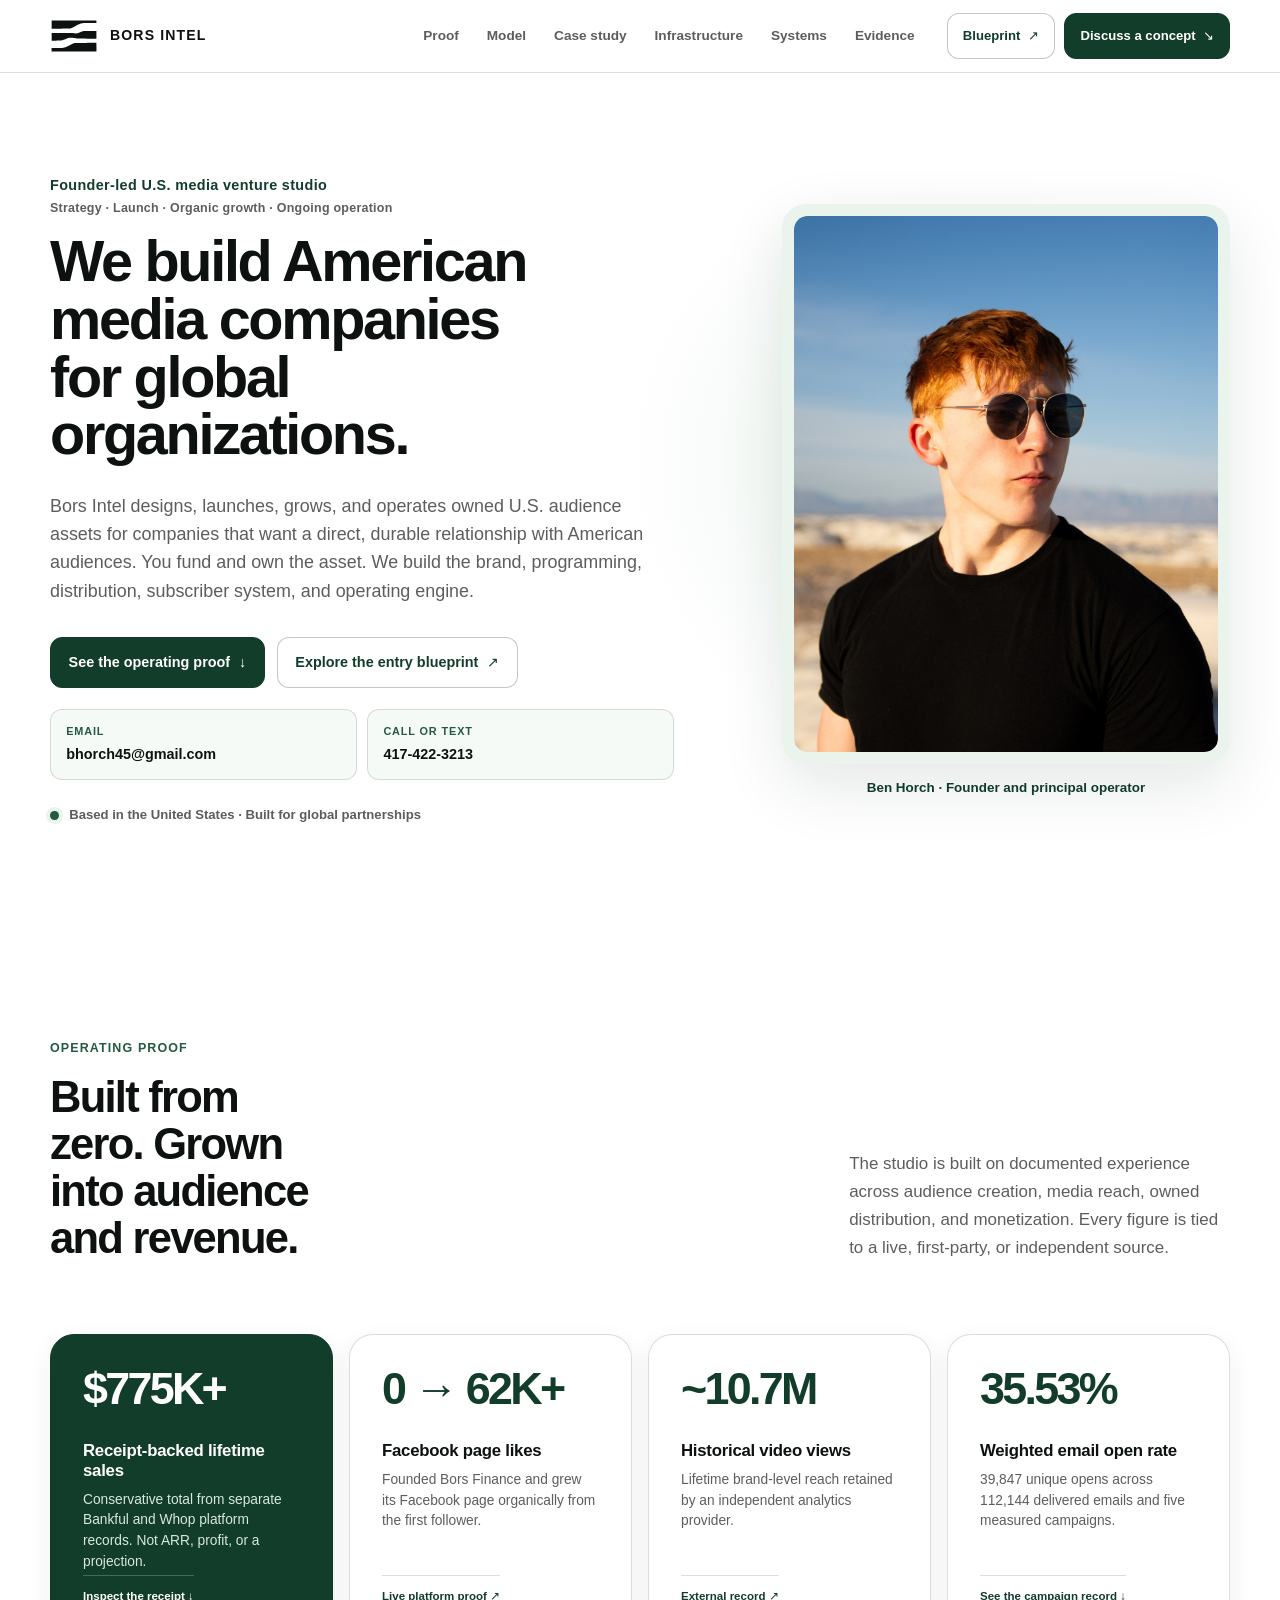
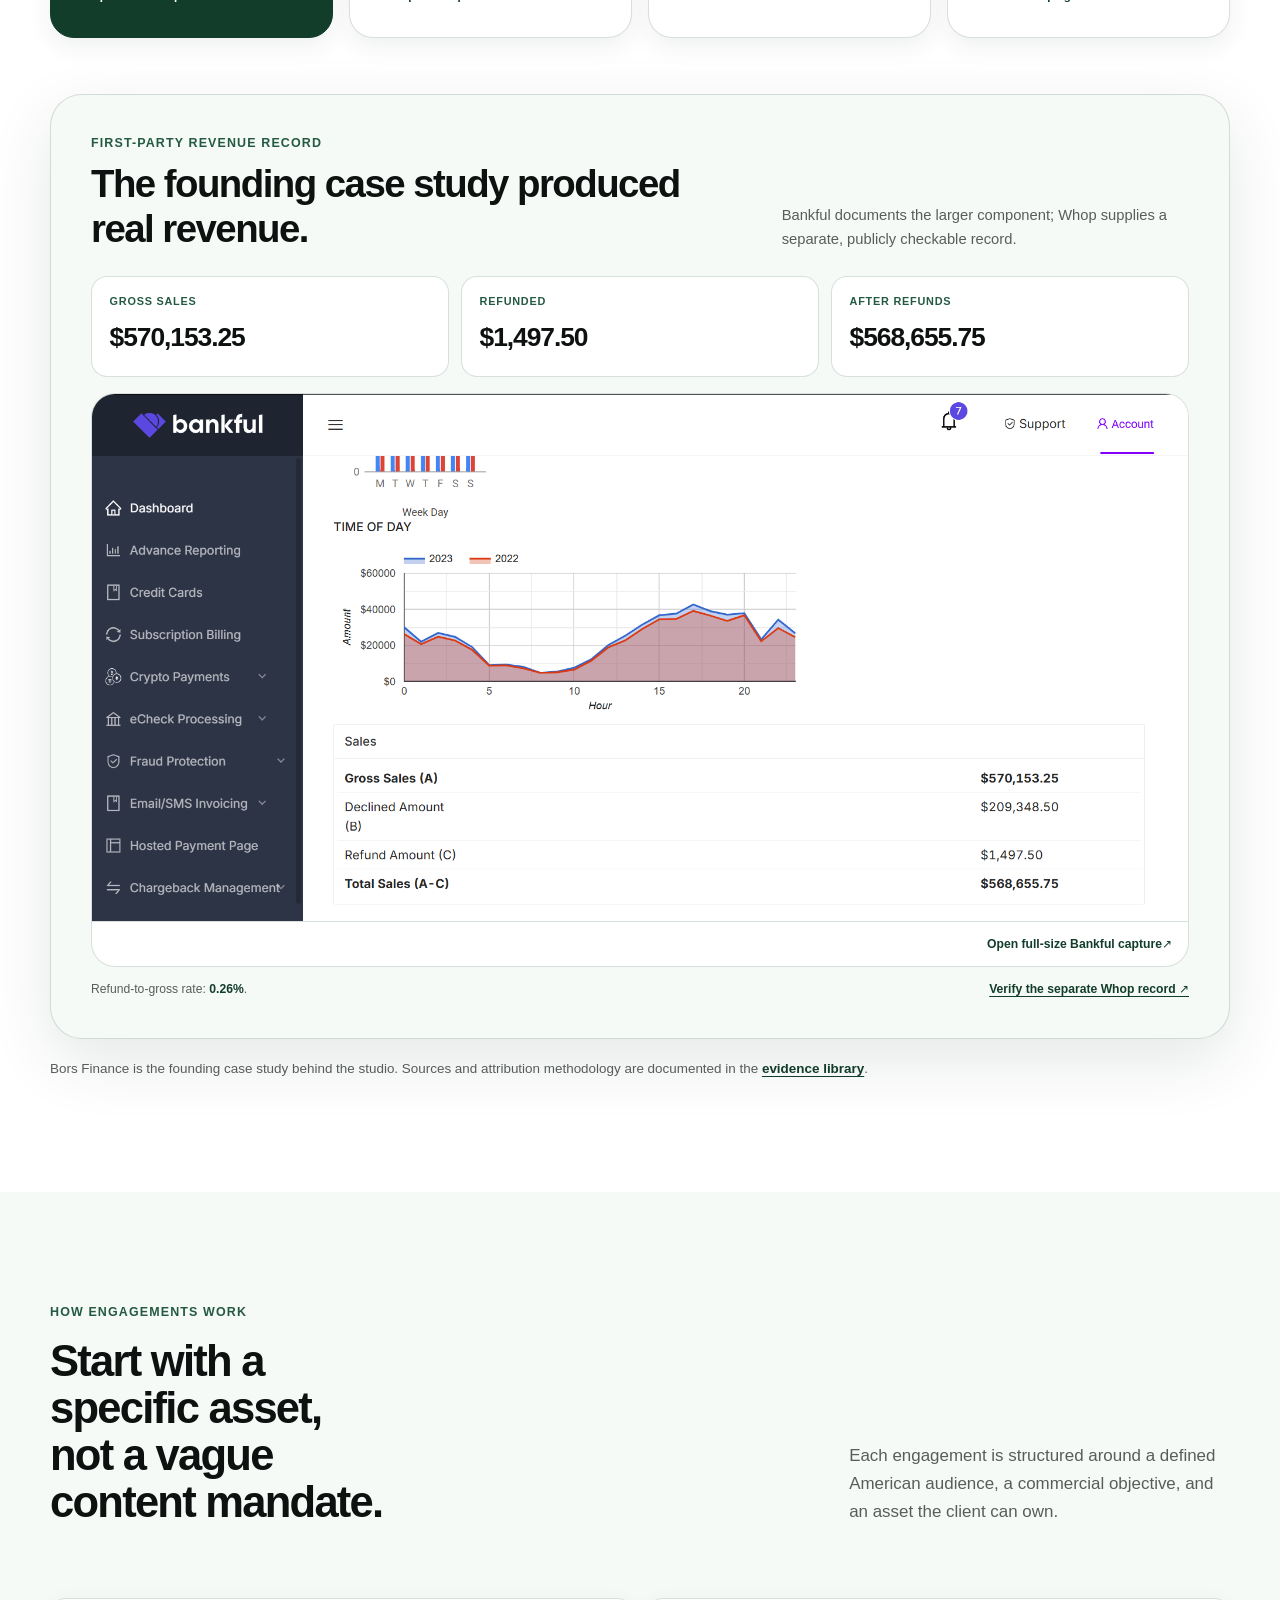
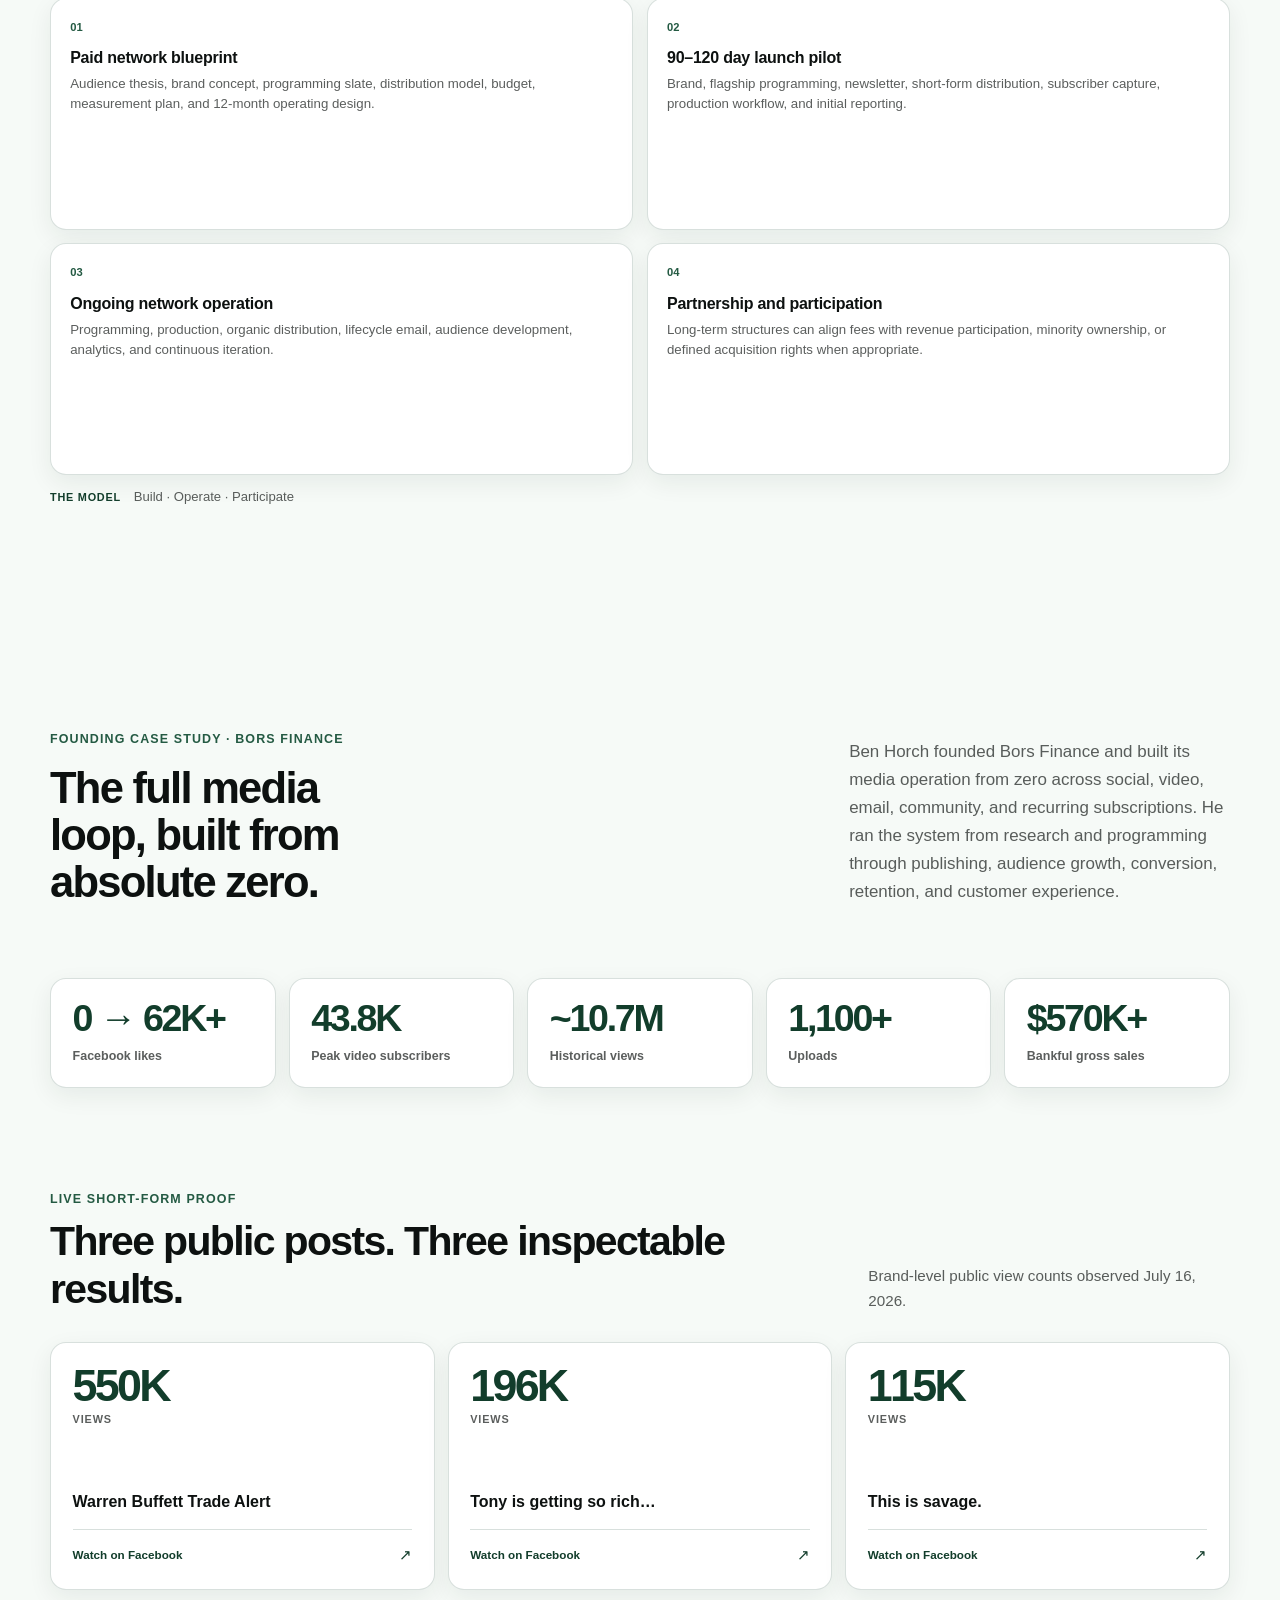
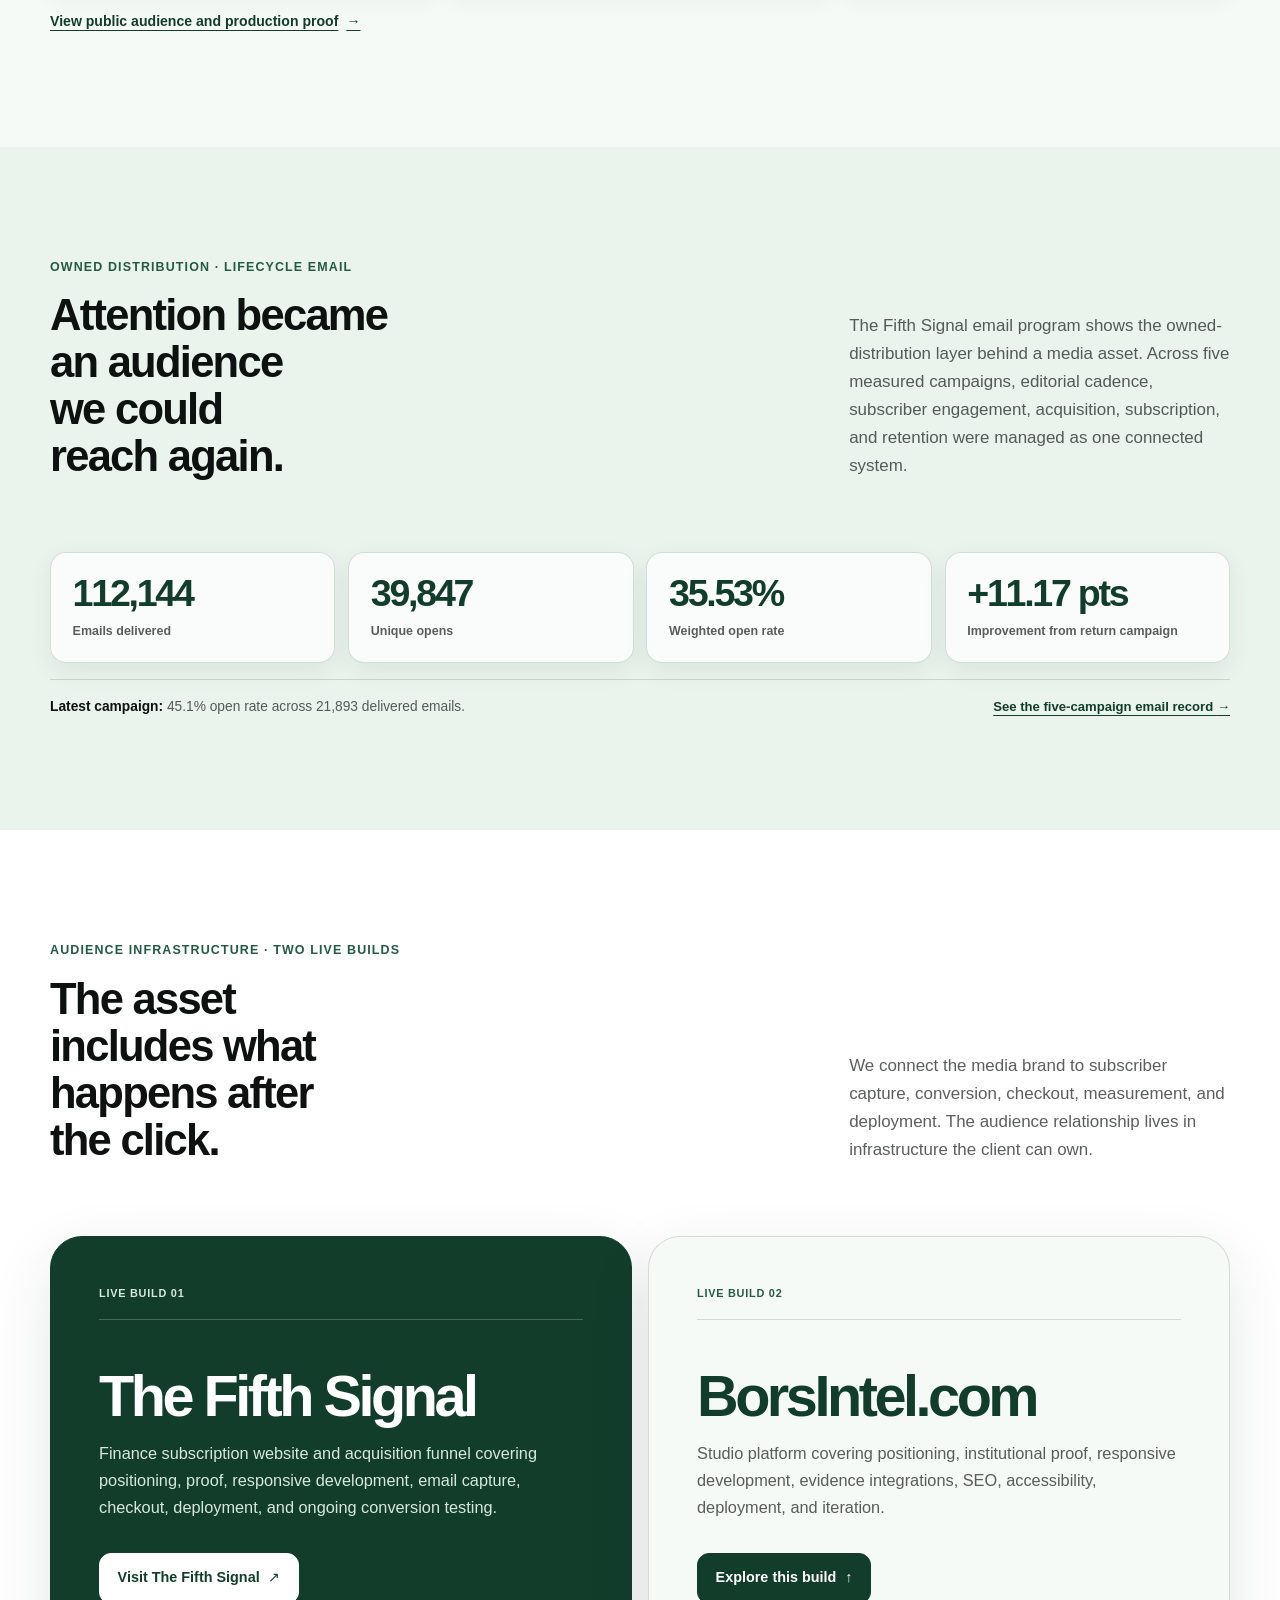
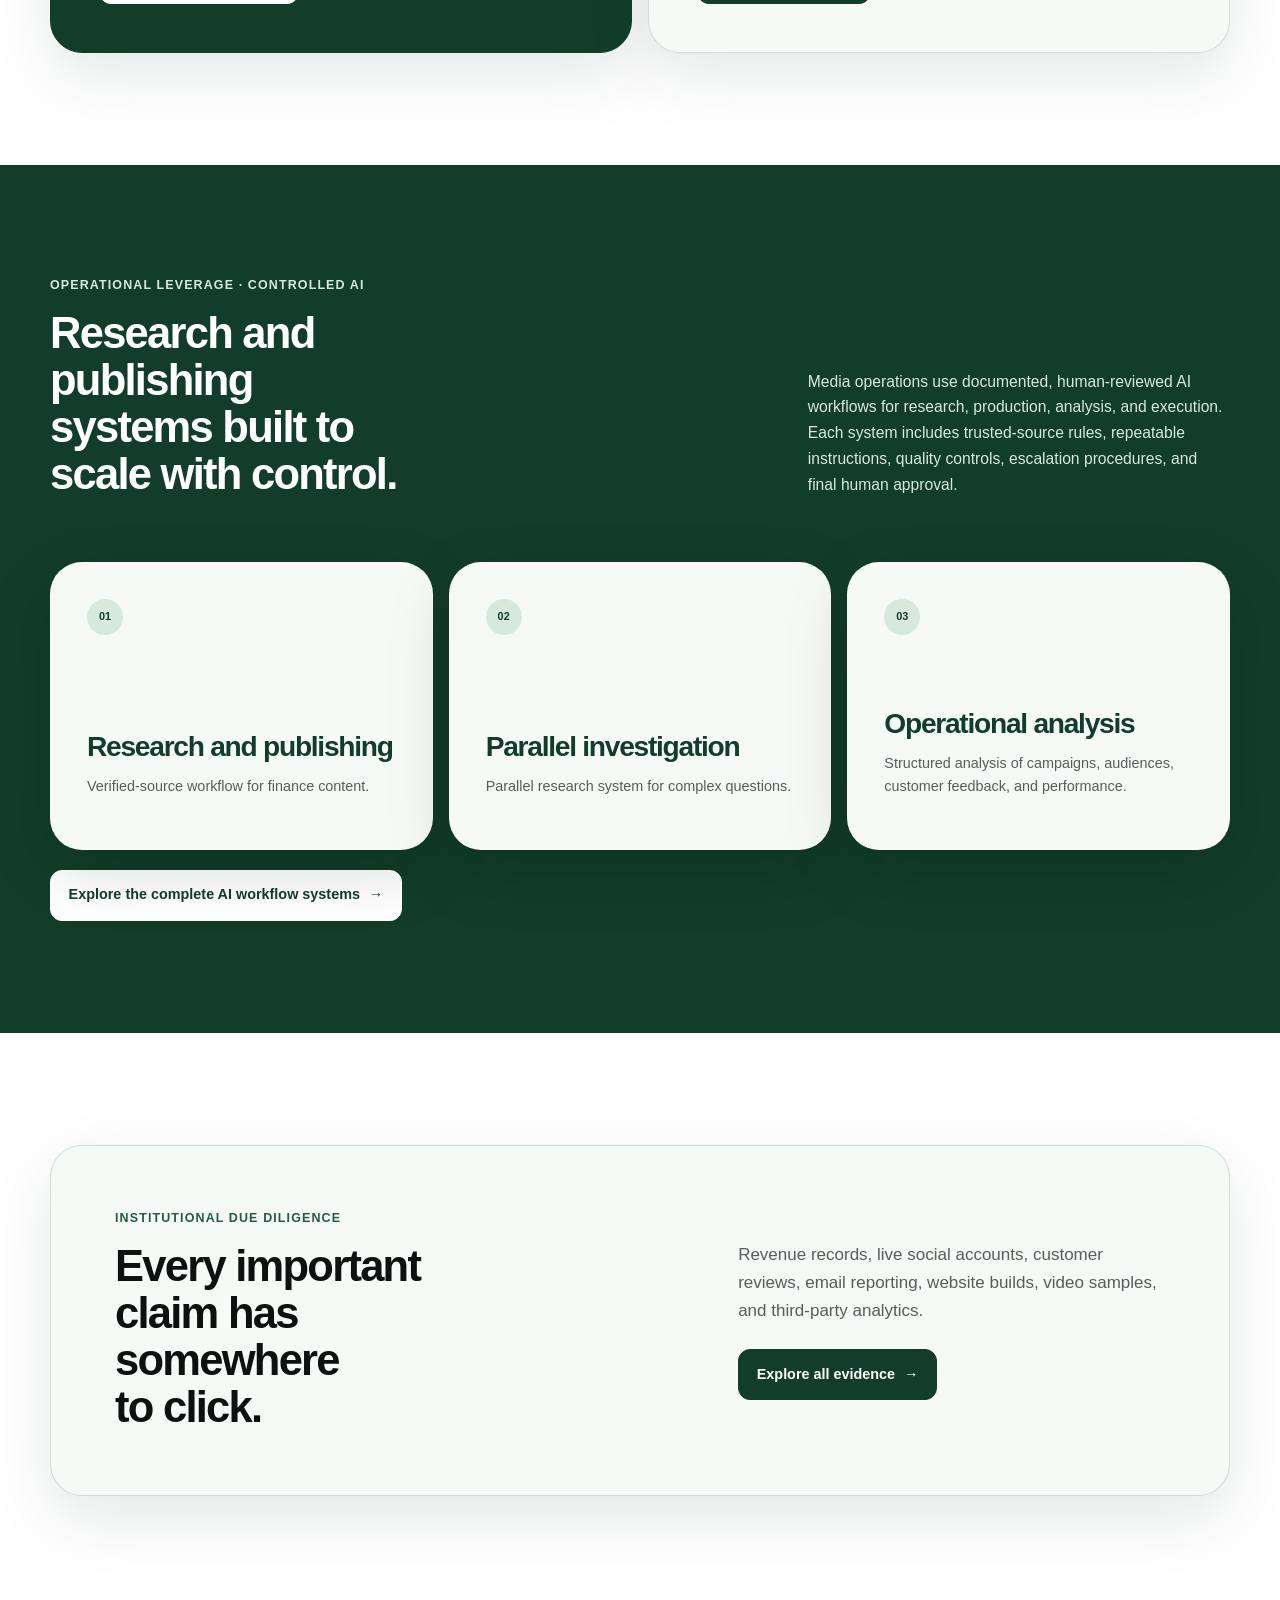
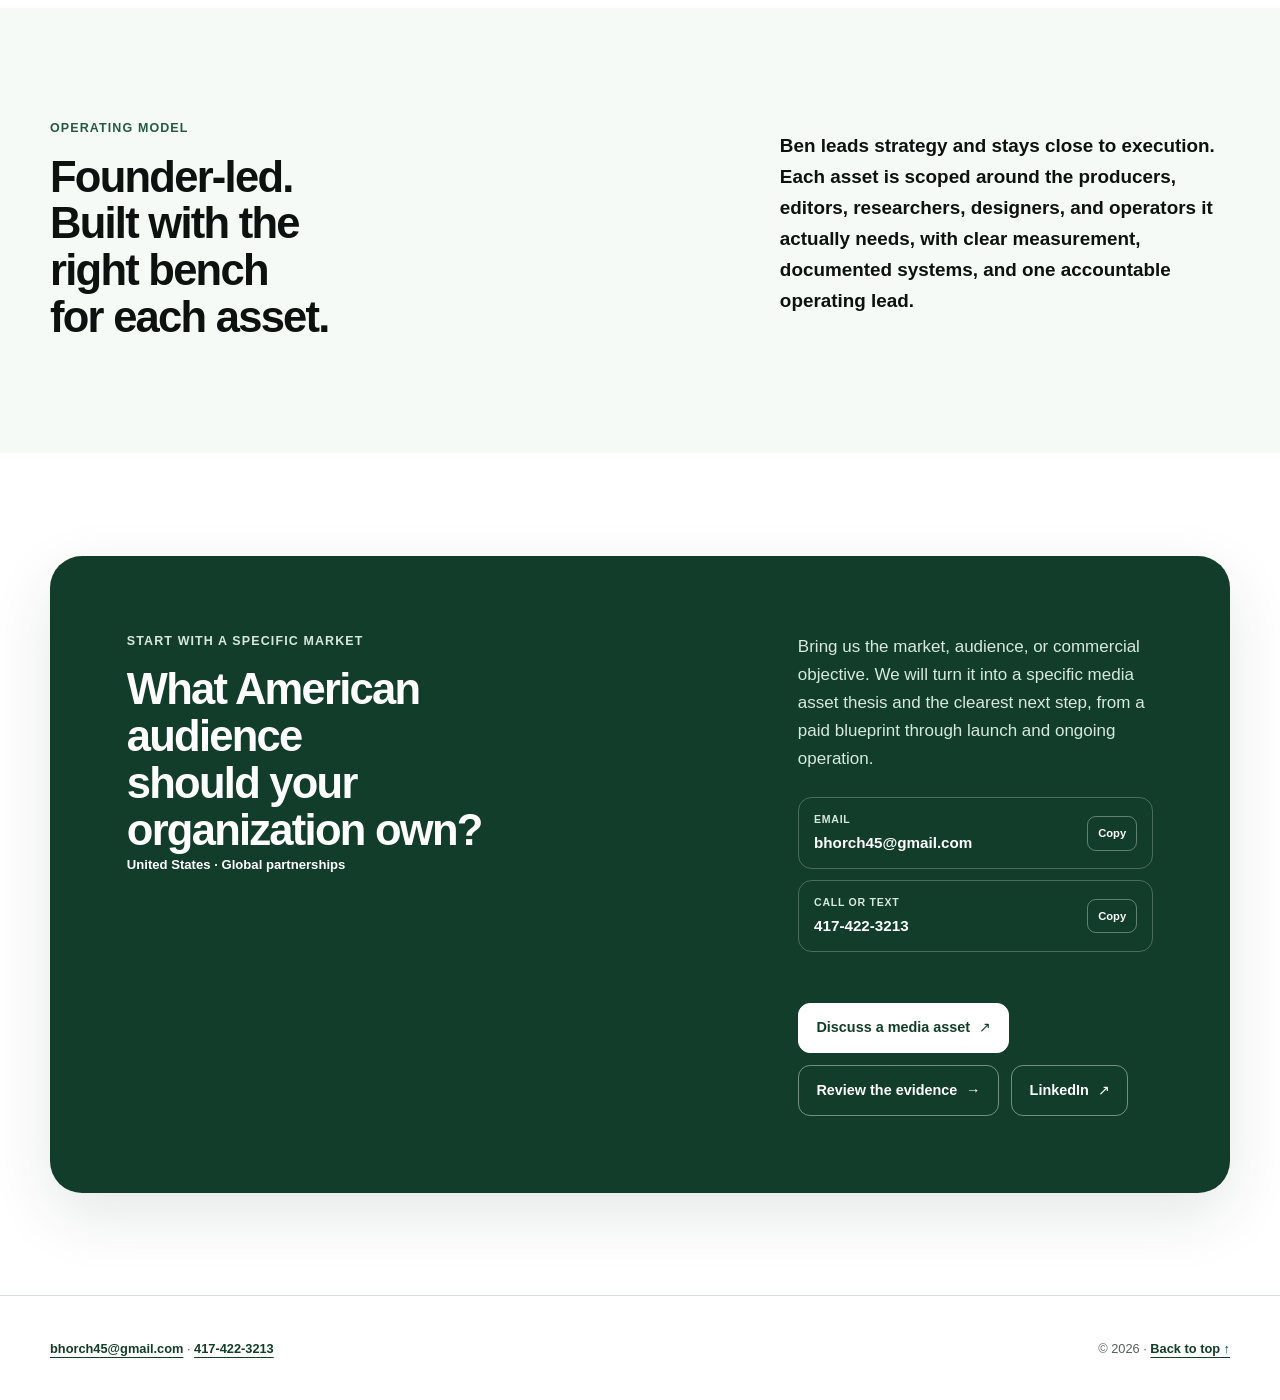
==== commit a756e3a5: "Align contact section columns" ====
--- a/index.html
+++ b/index.html
@@ -24,7 +24,7 @@
 
     <link rel="canonical" href="https://borsintel.com/">
     <link rel="icon" href="/assets/favicon.svg" type="image/svg+xml">
-    <link rel="stylesheet" href="/styles.css?v=20260801-logo-fix">
+    <link rel="stylesheet" href="/styles.css?v=20260801-contact-align">
 
     <title>Bors Intel | U.S. Media Venture Studio</title>
 
--- a/styles.css
+++ b/styles.css
@@ -2266,7 +2266,7 @@
 .contact-panel {
   display: grid;
   grid-template-columns: minmax(0, 1.08fr) minmax(18rem, 0.66fr);
-  align-items: end;
+  align-items: start;
   gap: clamp(2.5rem, 7vw, 6rem);
   border-radius: var(--radius-xl);
   background: var(--forest);
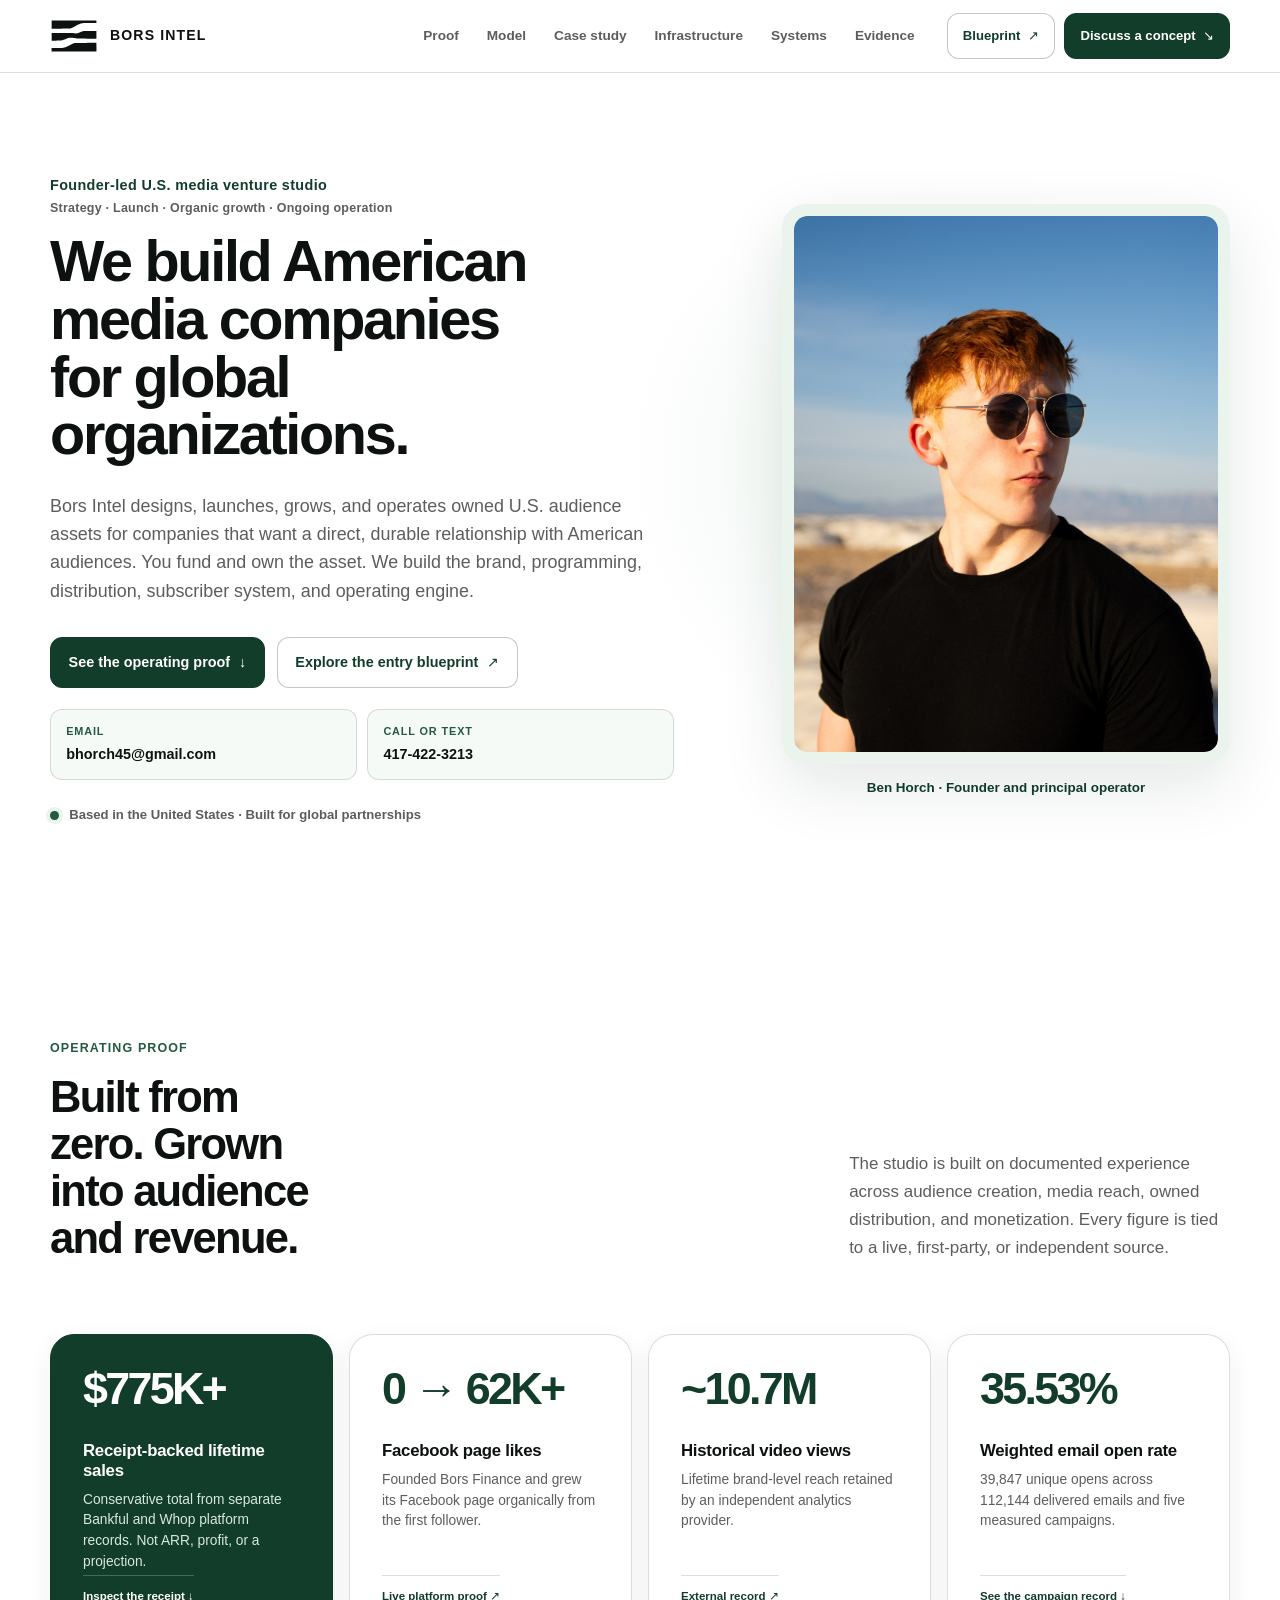
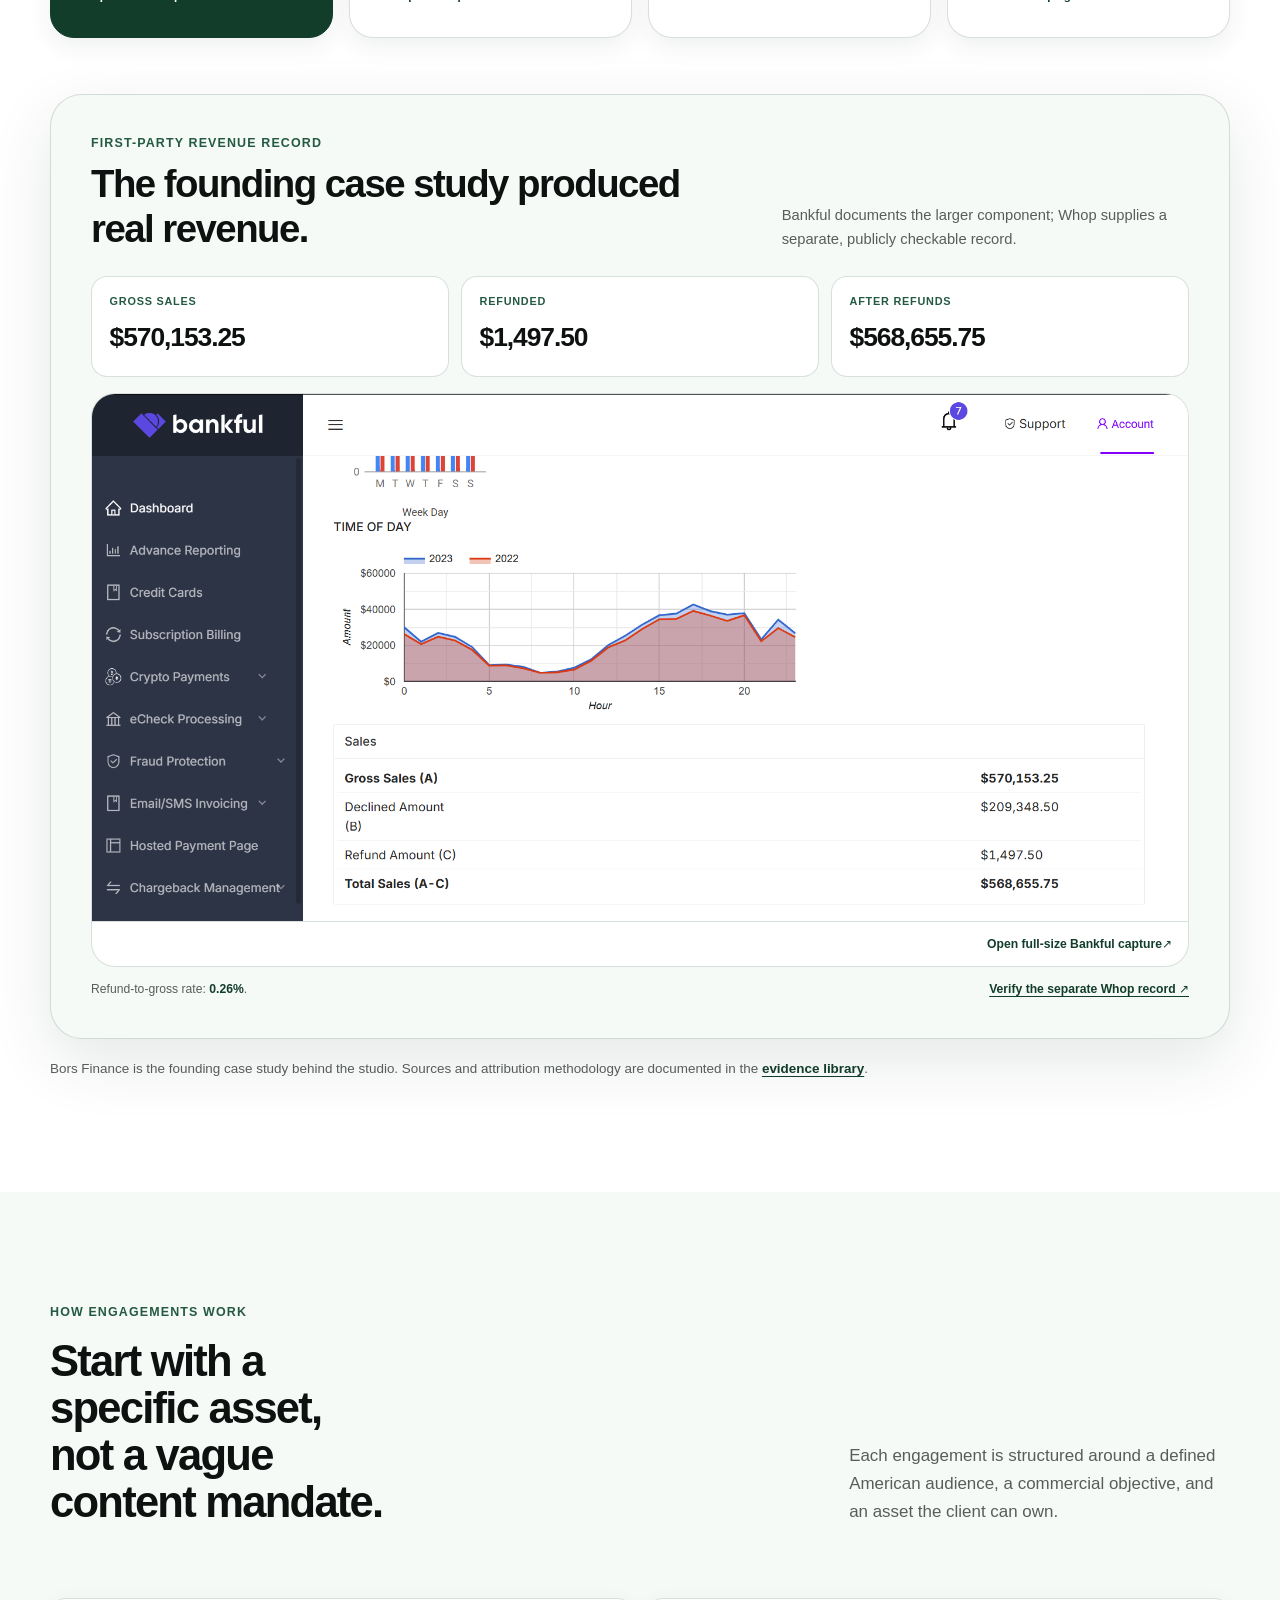
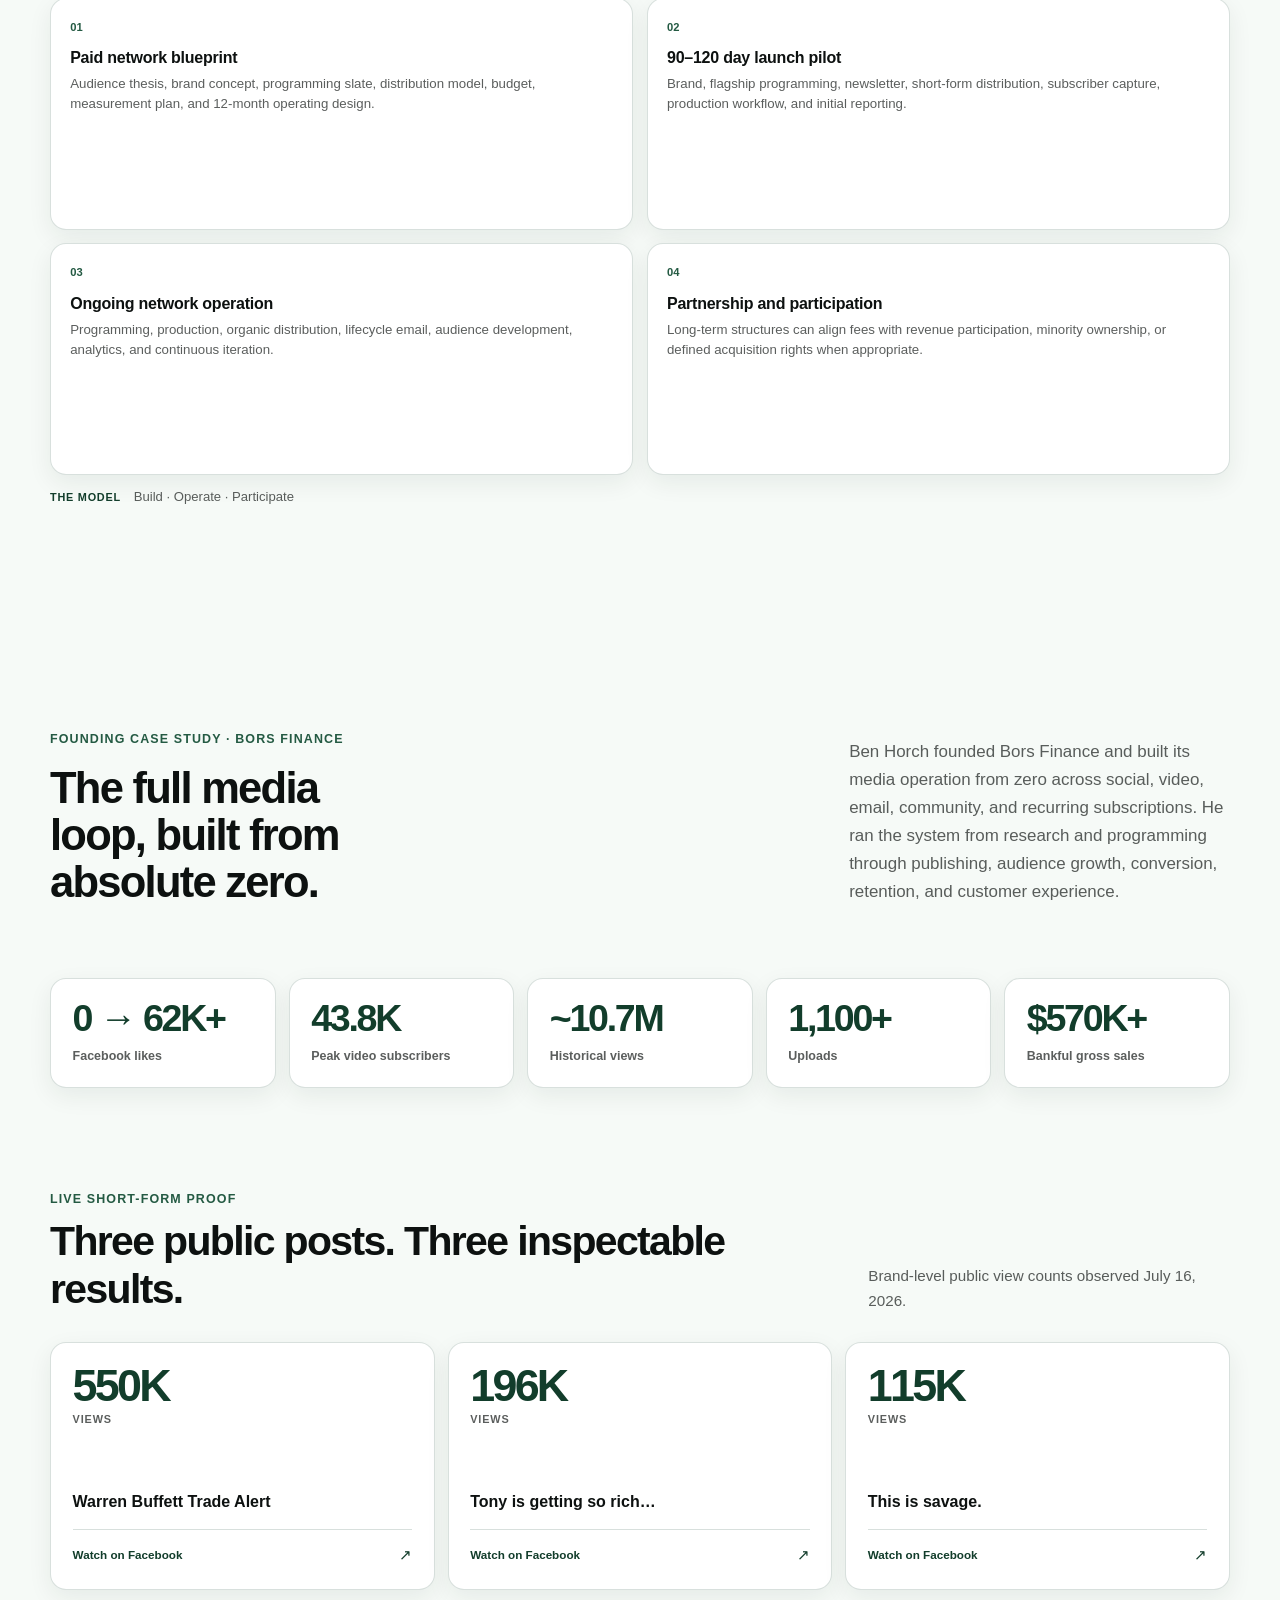
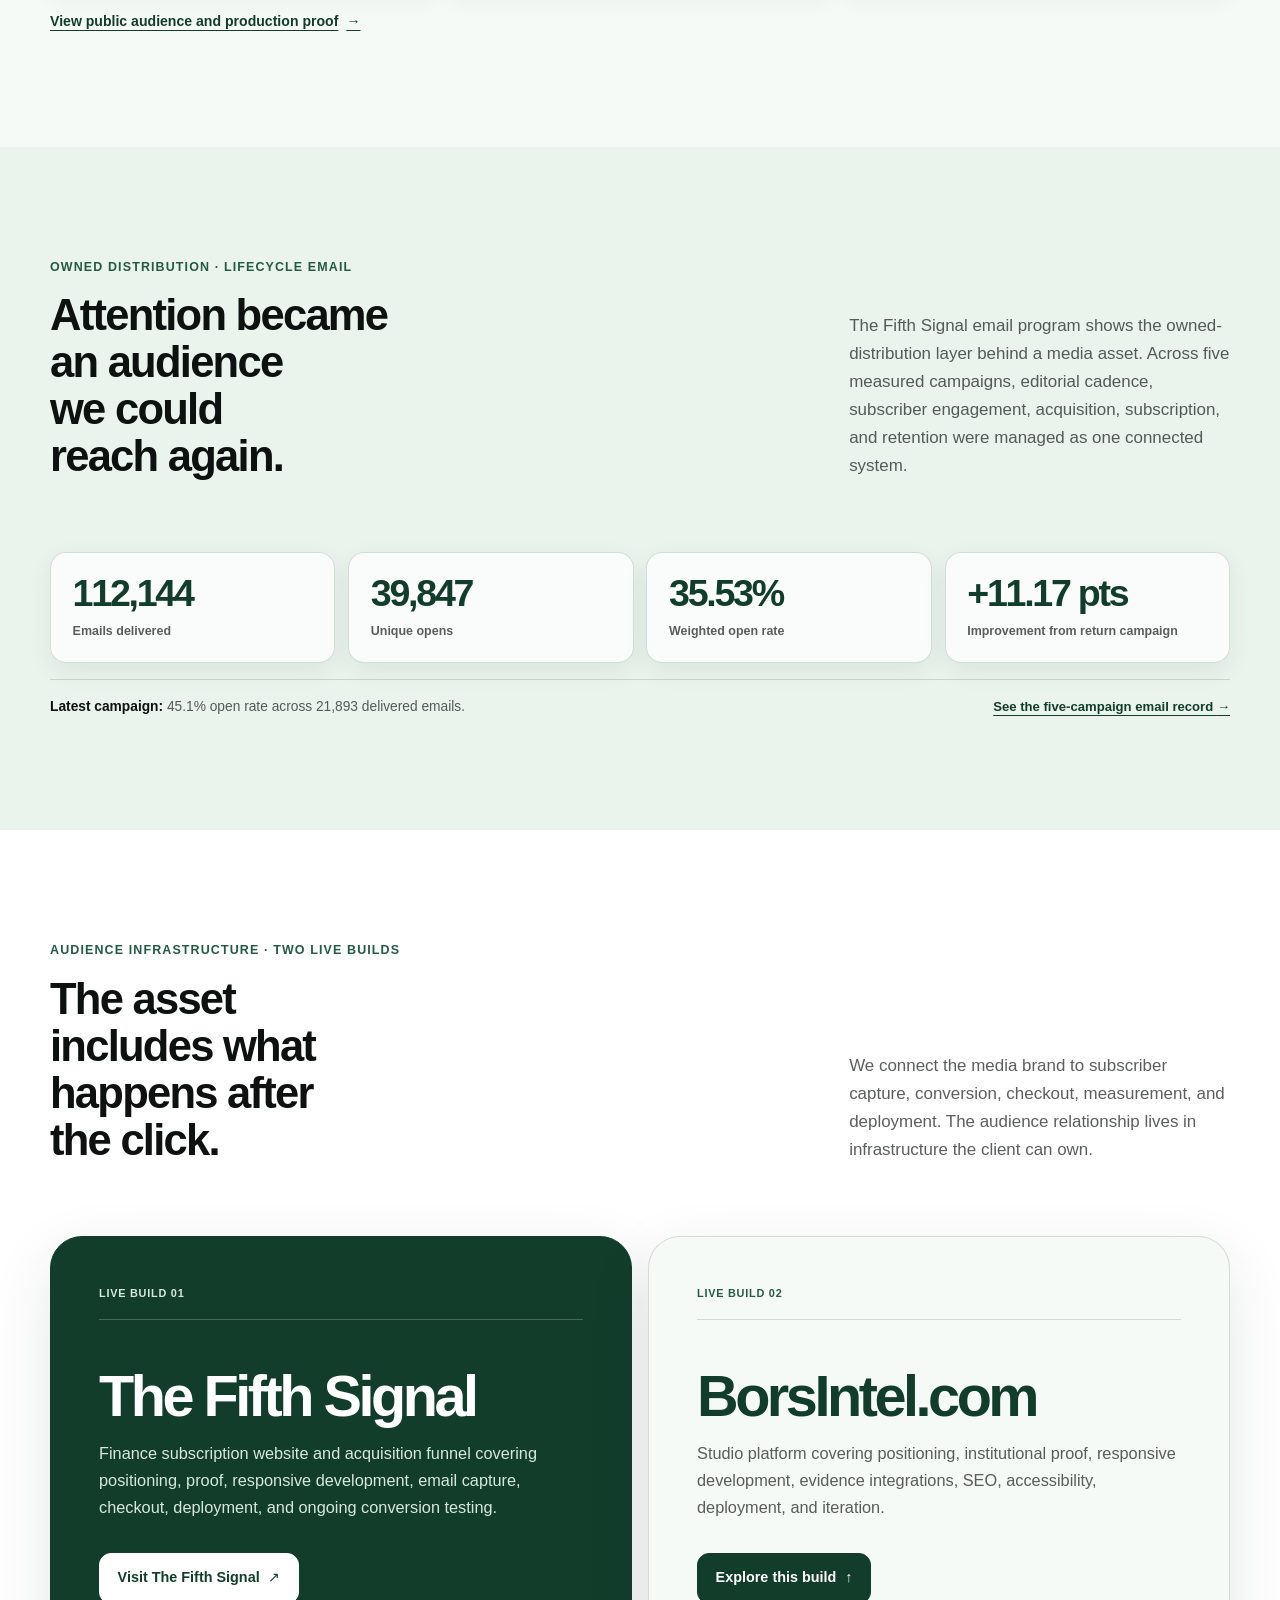
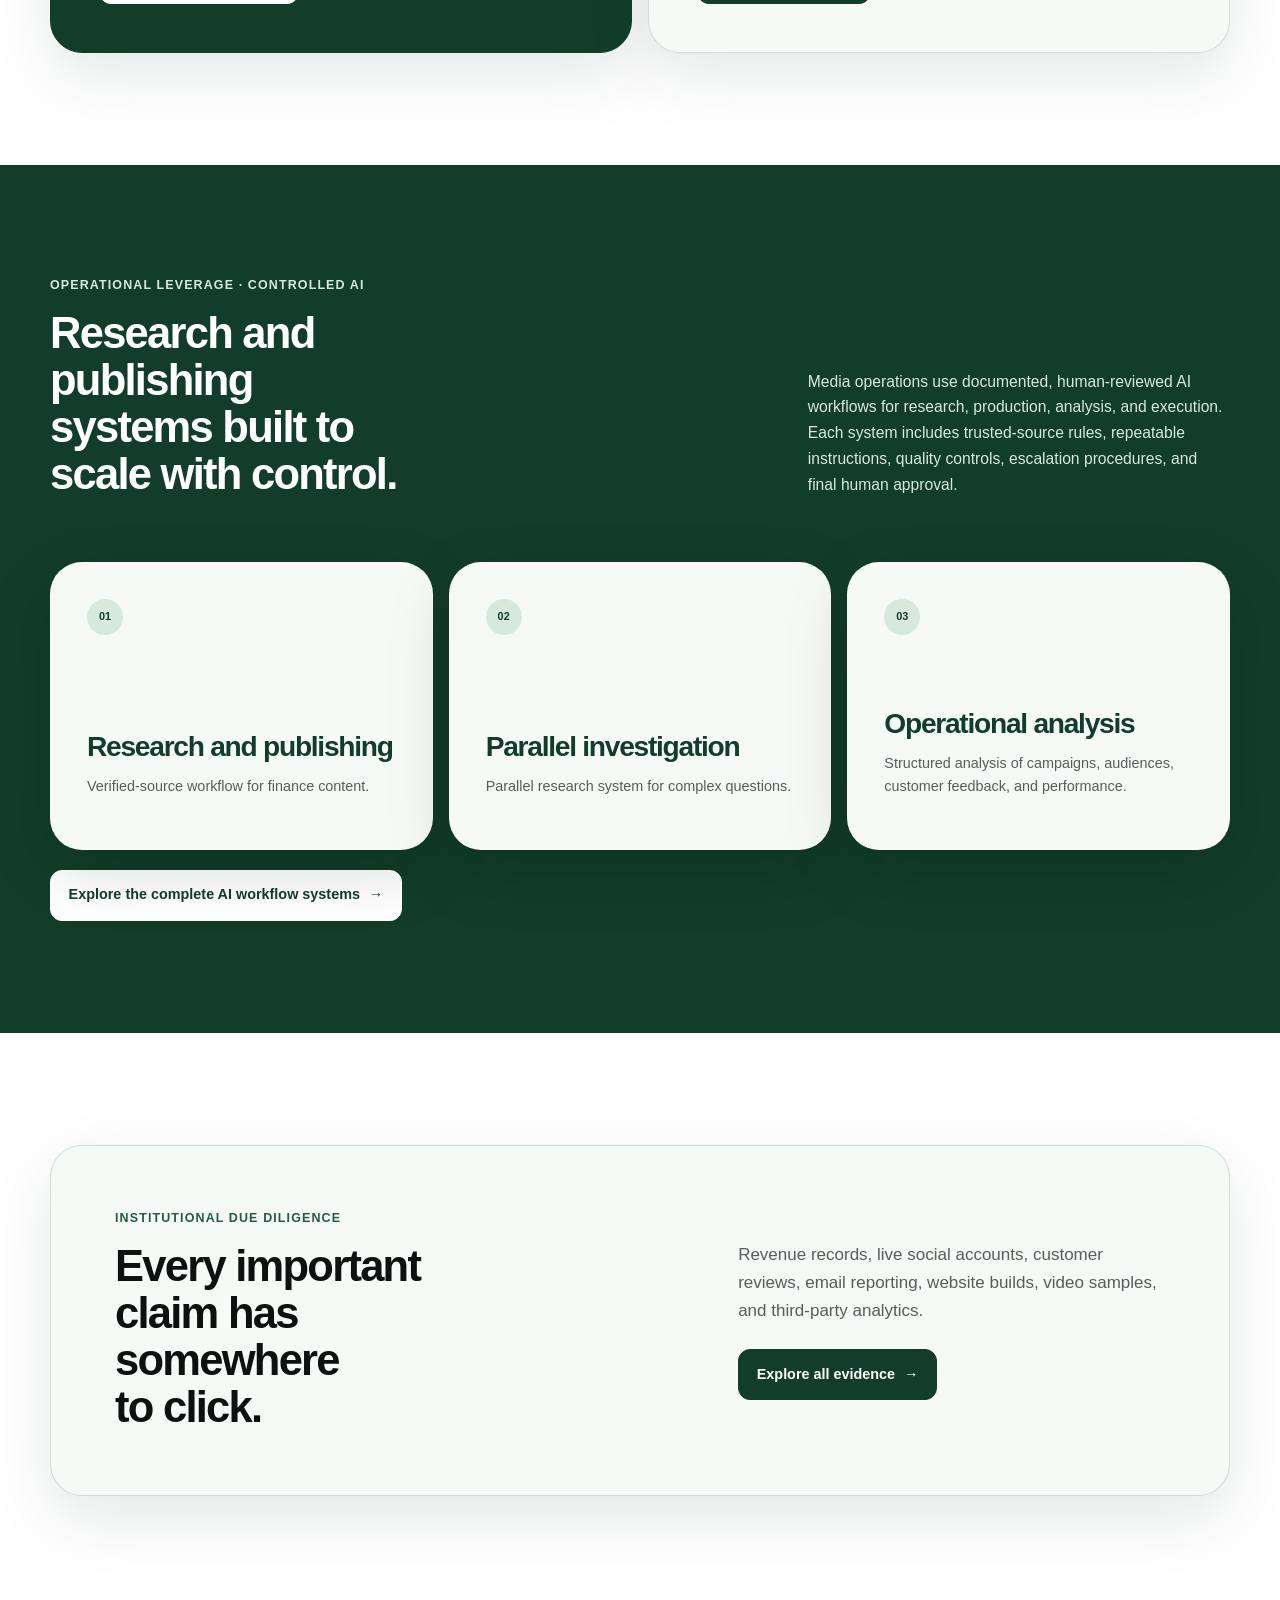
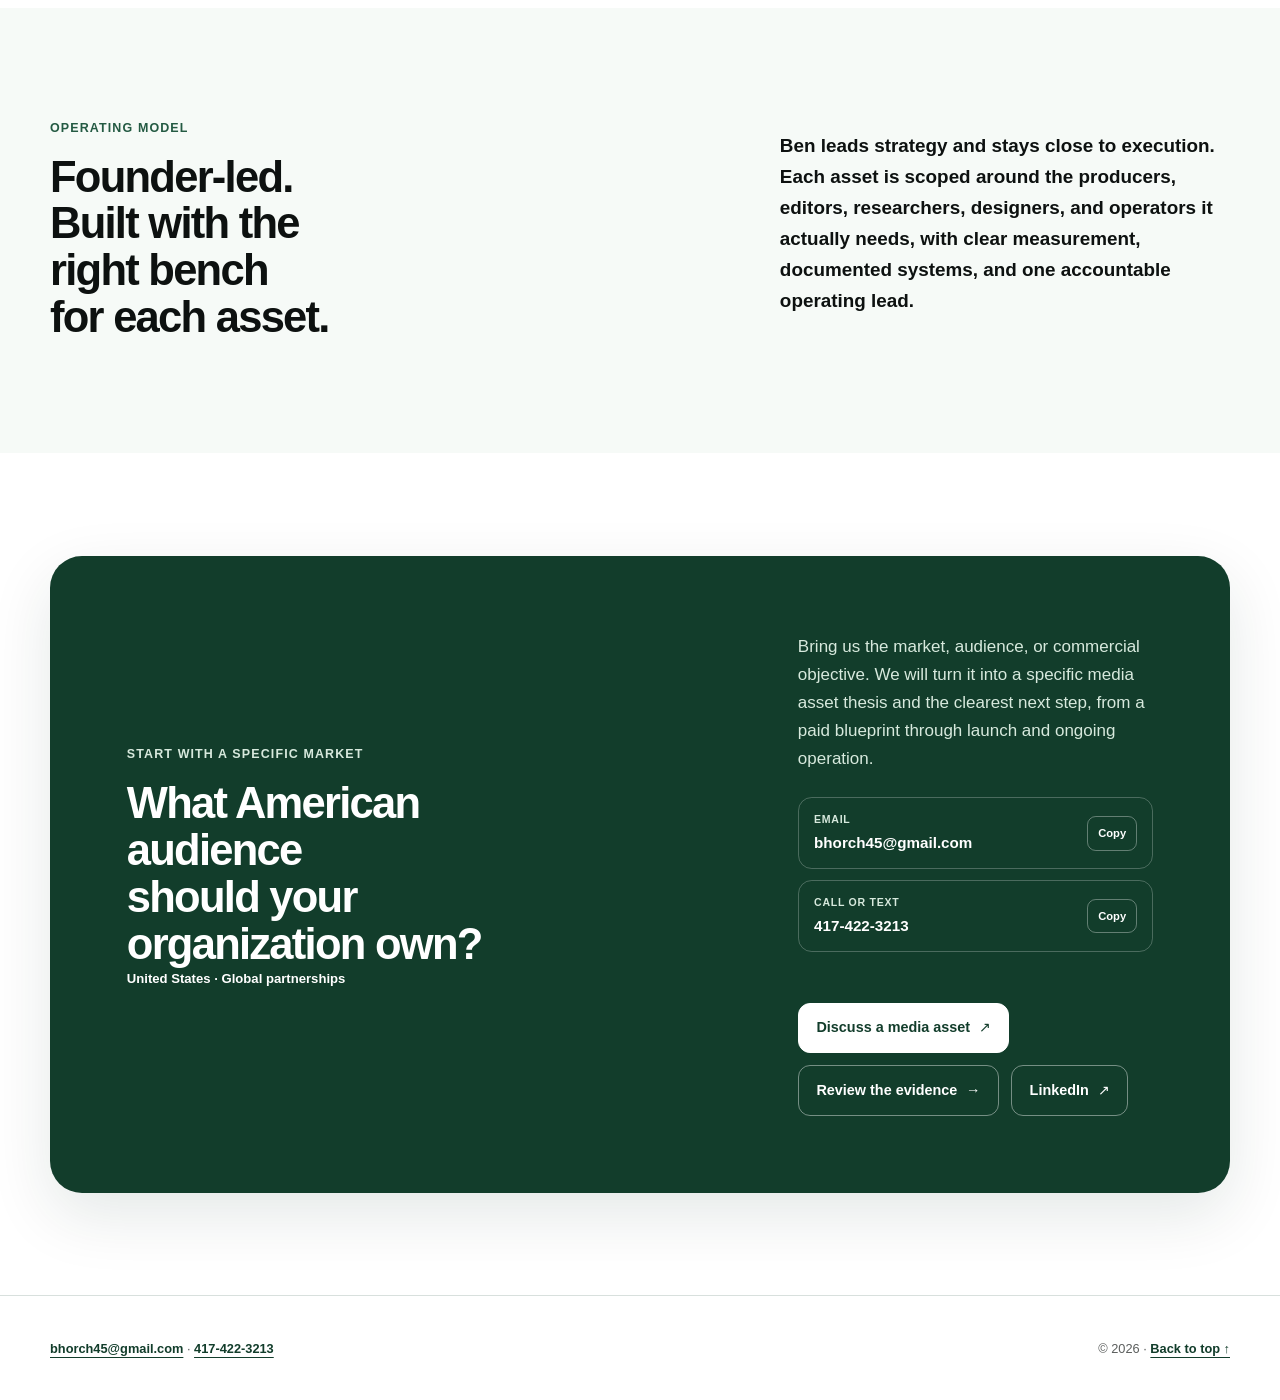
==== commit ccc78a9d: "Balance contact section vertically" ====
--- a/index.html
+++ b/index.html
@@ -24,7 +24,7 @@
 
     <link rel="canonical" href="https://borsintel.com/">
     <link rel="icon" href="/assets/favicon.svg" type="image/svg+xml">
-    <link rel="stylesheet" href="/styles.css?v=20260801-contact-align">
+    <link rel="stylesheet" href="/styles.css?v=20260801-contact-balanced">
 
     <title>Bors Intel | U.S. Media Venture Studio</title>
 
--- a/styles.css
+++ b/styles.css
@@ -2266,7 +2266,7 @@
 .contact-panel {
   display: grid;
   grid-template-columns: minmax(0, 1.08fr) minmax(18rem, 0.66fr);
-  align-items: start;
+  align-items: center;
   gap: clamp(2.5rem, 7vw, 6rem);
   border-radius: var(--radius-xl);
   background: var(--forest);
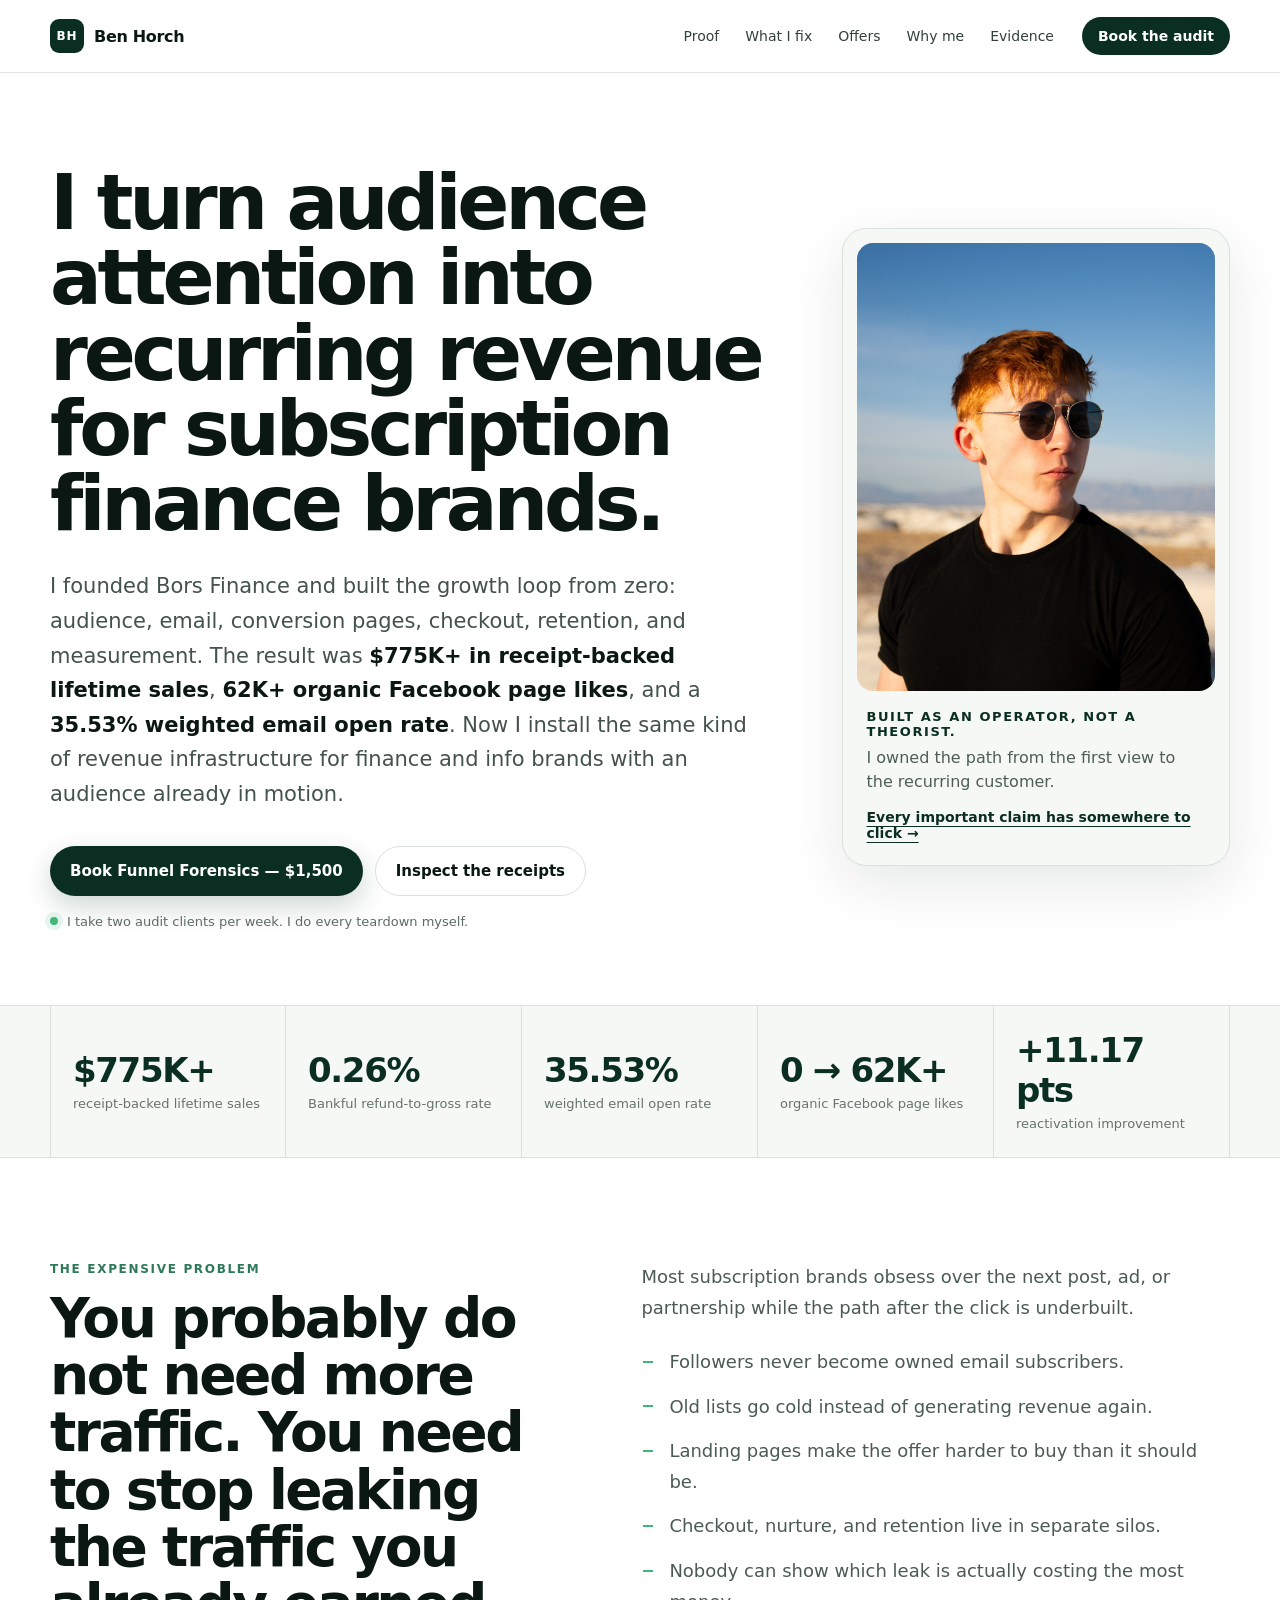
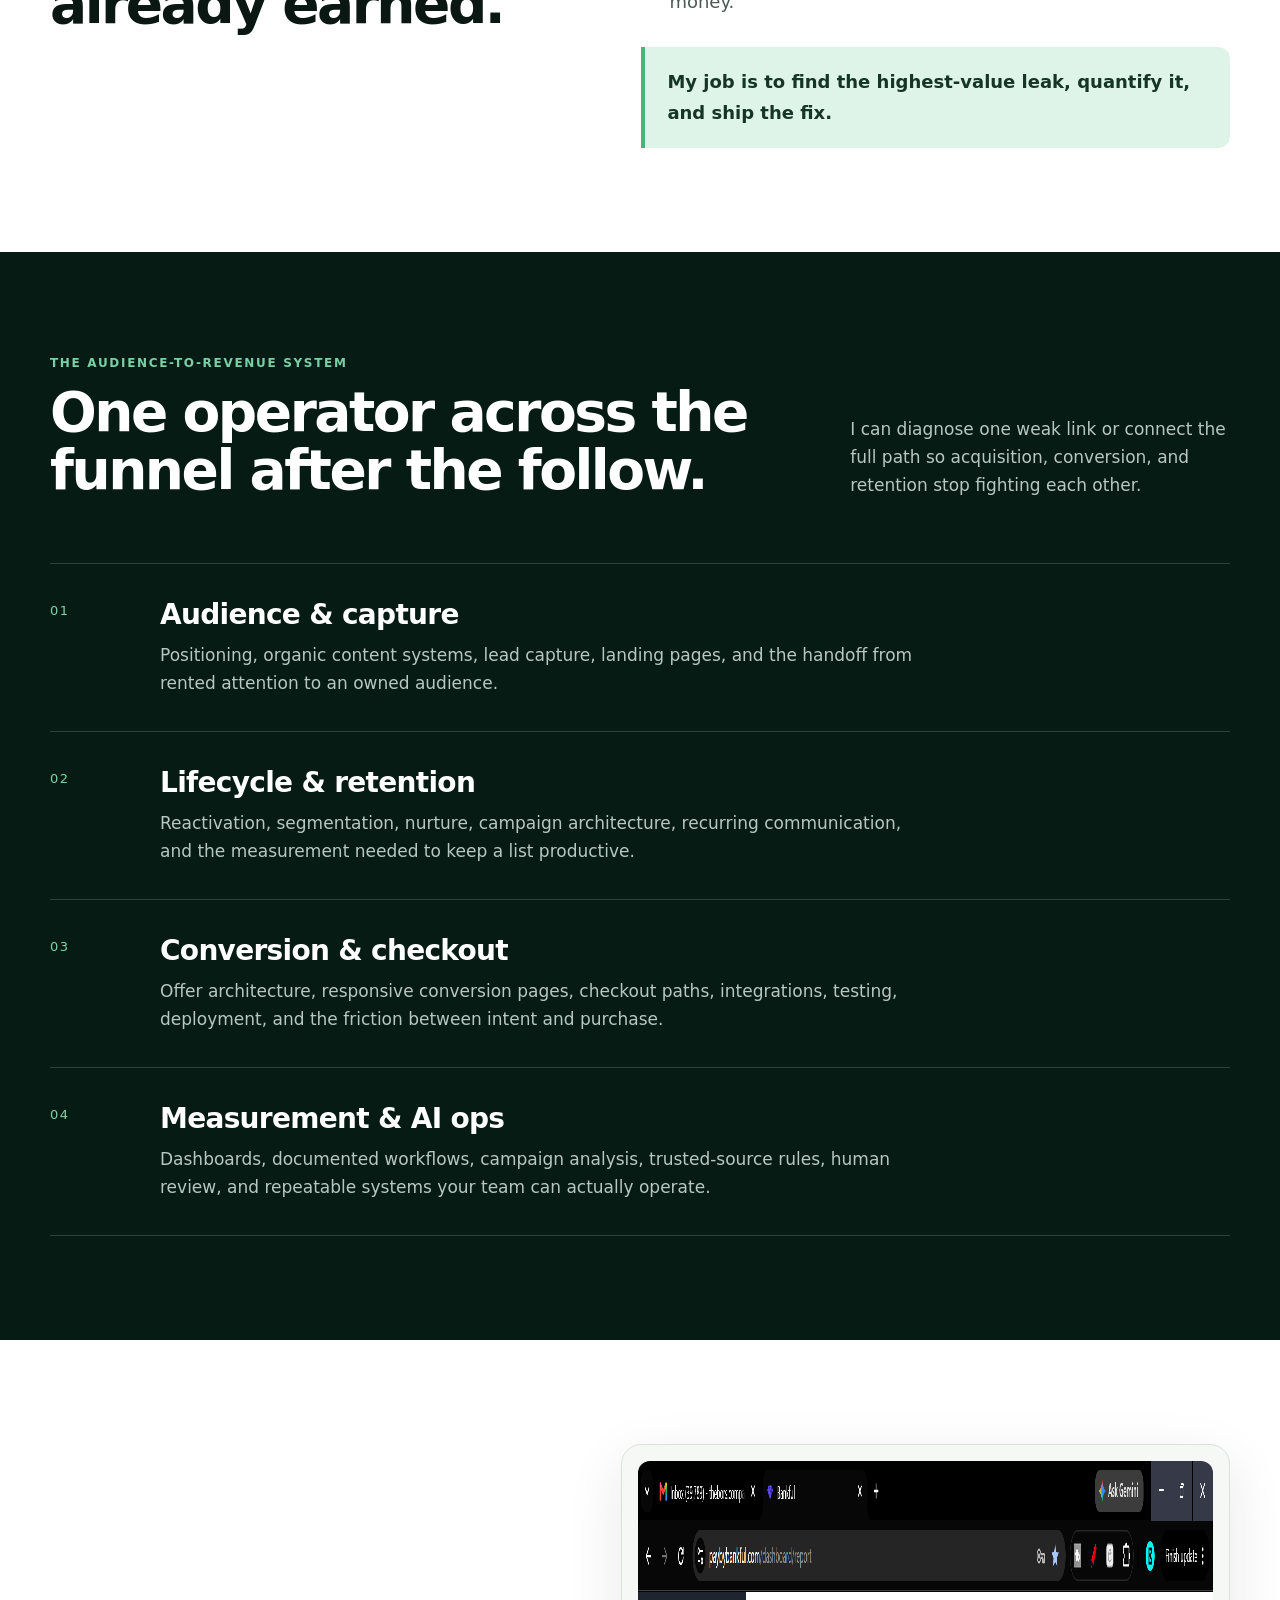
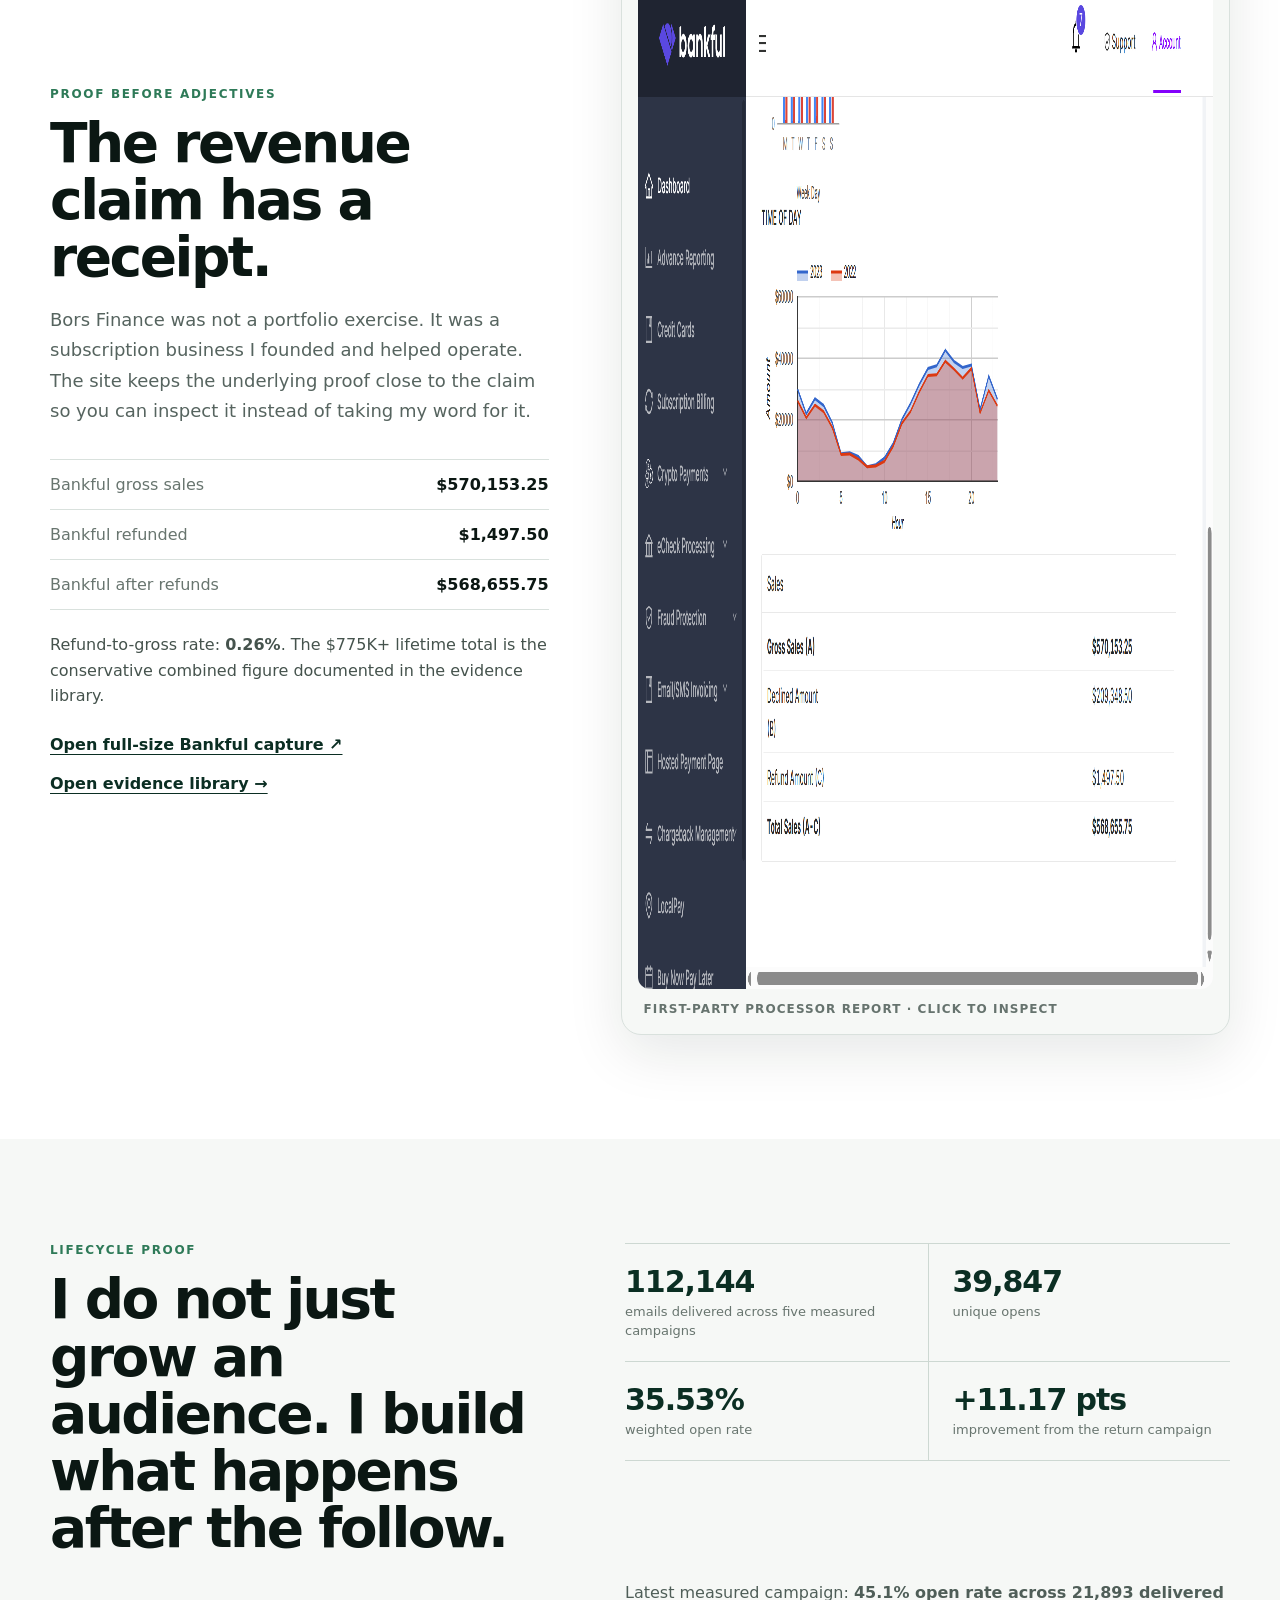
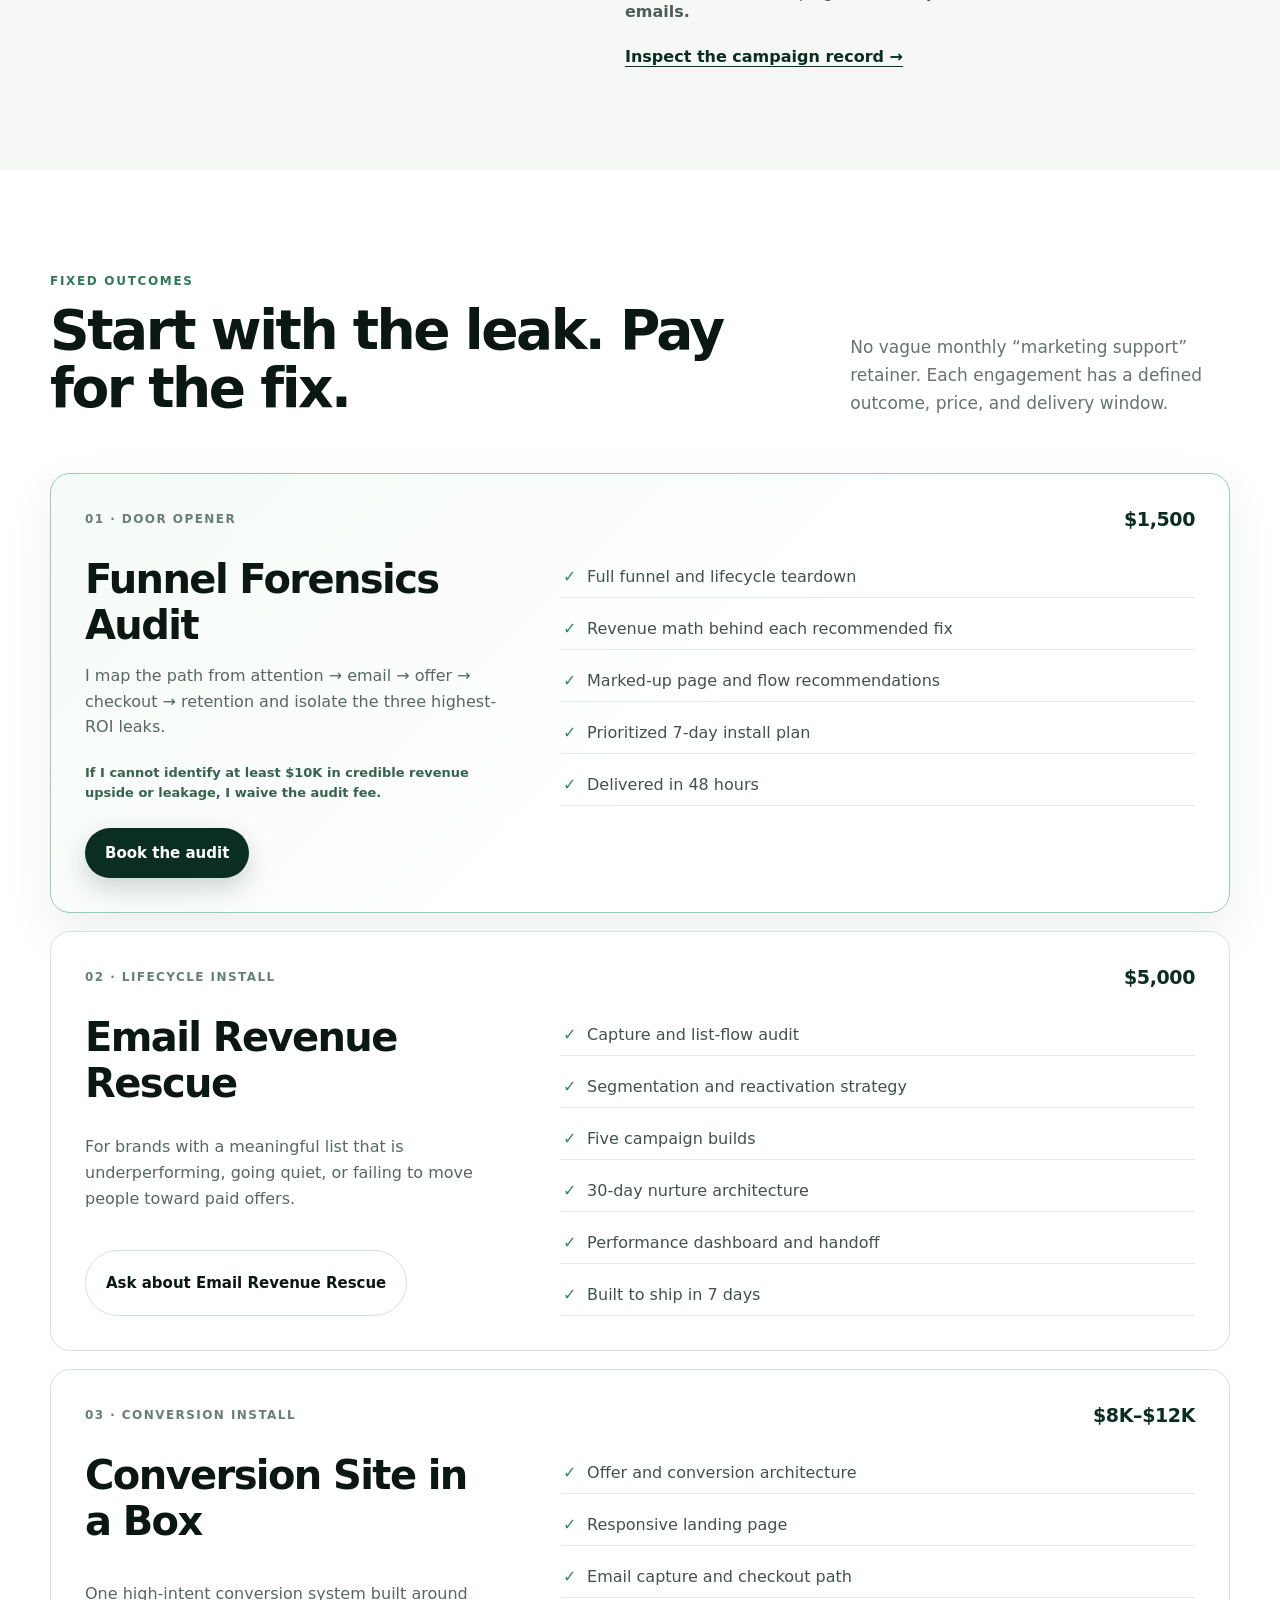
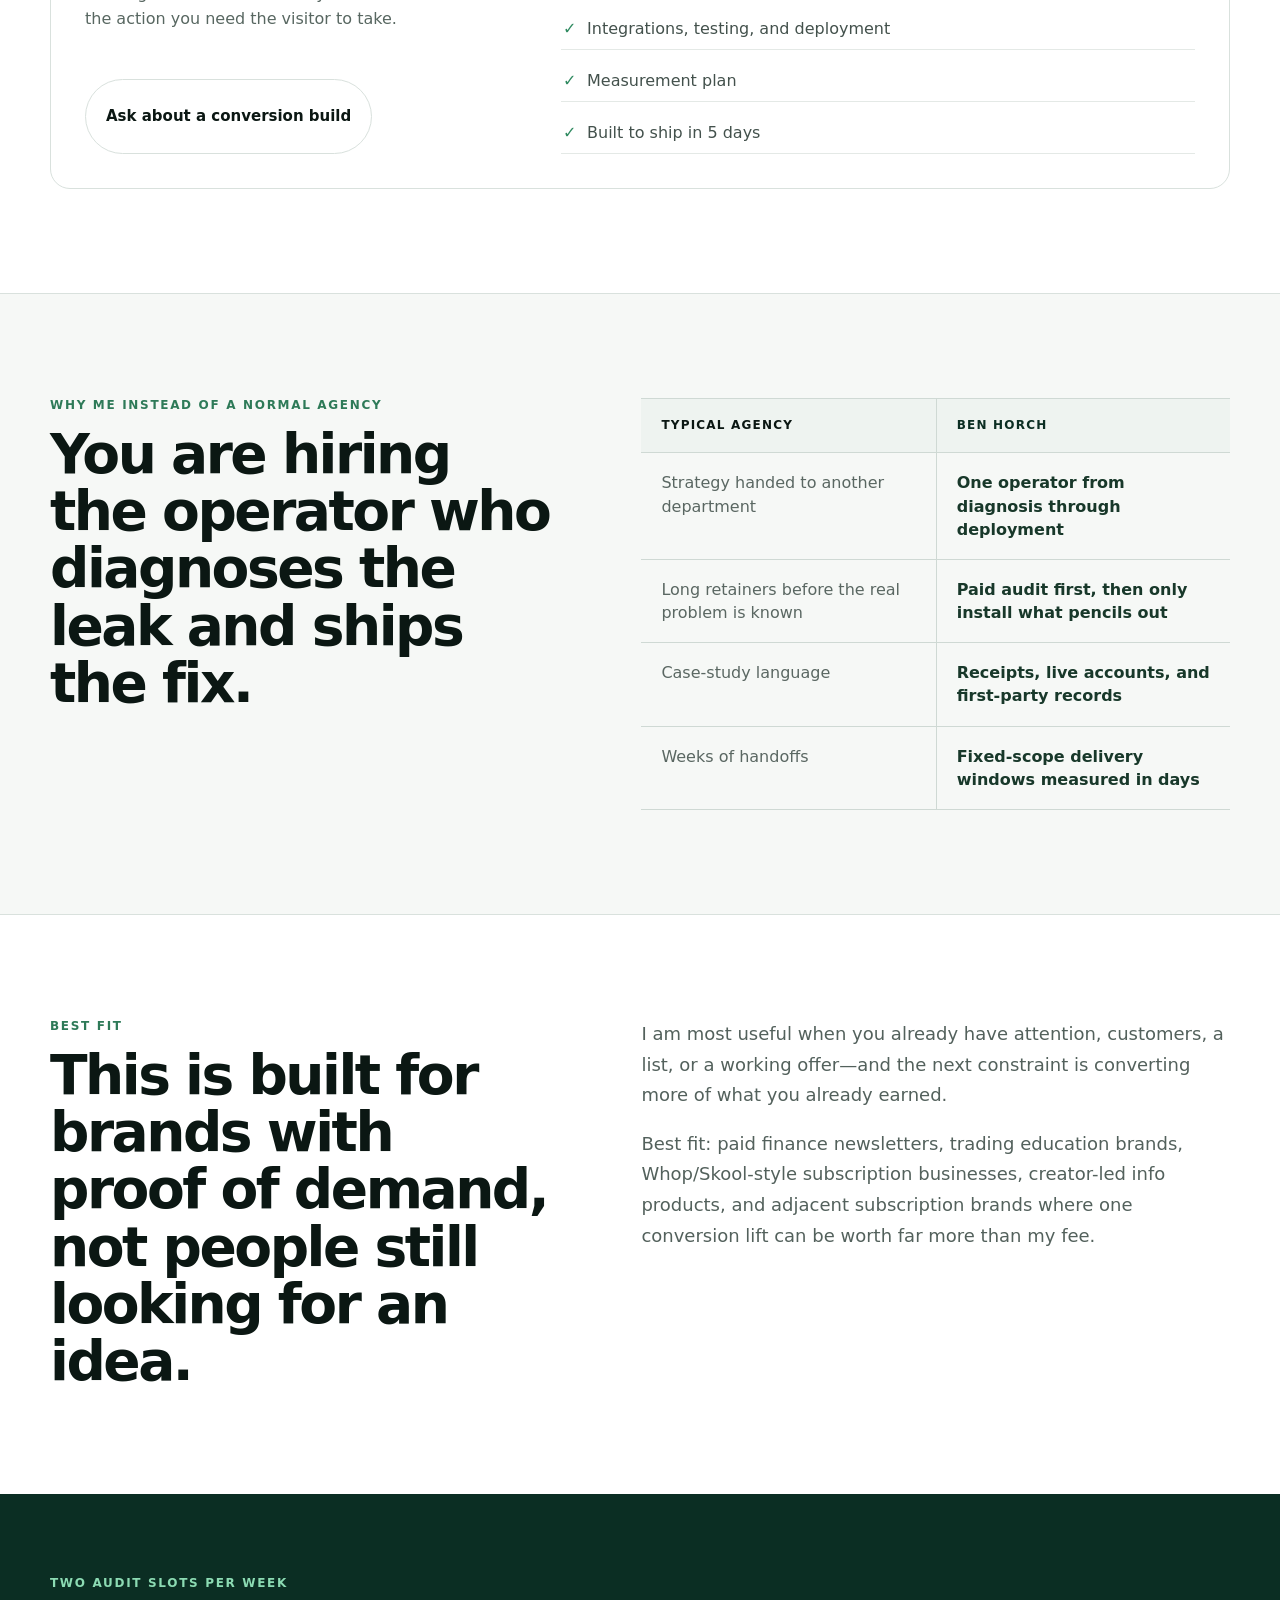
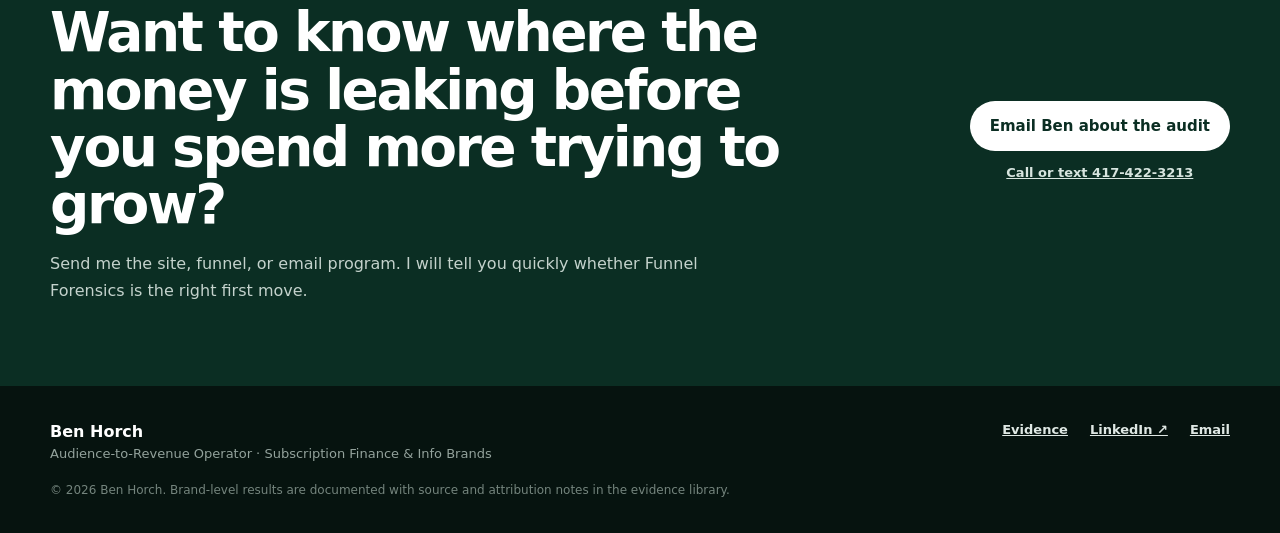
==== commit 762164b4: "Reposition Bors Intel for premium client acquisition" ====
--- a/index.html
+++ b/index.html
@@ -1,530 +1,319 @@
 <!DOCTYPE html>
 <html lang="en">
-  <head>
-    <meta charset="utf-8">
-    <meta name="viewport" content="width=device-width, initial-scale=1">
-    <meta name="theme-color" content="#0b2e23">
-    <meta
-      name="description"
-      content="Bors Intel is a founder-led U.S. media venture studio that builds and operates owned American media assets for global organizations."
-    >
-    <meta name="author" content="Ben Horch">
-    <meta name="robots" content="index, follow">
-
-    <meta property="og:type" content="website">
-    <meta property="og:title" content="Bors Intel | U.S. Media Venture Studio">
-    <meta
-      property="og:description"
-      content="We design, launch, grow, and operate owned U.S. media companies for global organizations that want a direct relationship with American audiences."
-    >
-    <meta property="og:url" content="https://borsintel.com/">
-    <meta property="og:image" content="https://borsintel.com/assets/ben-horch-headshot.jpg">
-    <meta property="og:image:alt" content="Ben Horch outdoors wearing round sunglasses">
-    <meta name="twitter:card" content="summary_large_image">
-
-    <link rel="canonical" href="https://borsintel.com/">
-    <link rel="icon" href="/assets/favicon.svg" type="image/svg+xml">
-    <link rel="stylesheet" href="/styles.css?v=20260801-contact-balanced">
-
-    <title>Bors Intel | U.S. Media Venture Studio</title>
-
-    <script type="application/ld+json">
-      {
-        "@context": "https://schema.org",
-        "@type": "Organization",
-        "name": "Bors Intel",
-        "url": "https://borsintel.com/",
-        "description": "A founder-led U.S. media venture studio that builds and operates owned American media assets for global organizations.",
-        "email": "mailto:bhorch45@gmail.com",
-        "telephone": "+1-417-422-3213",
-        "founder": {
-          "@type": "Person",
-          "name": "Ben Horch",
-          "image": "https://borsintel.com/assets/ben-horch-headshot.jpg"
-        },
-        "sameAs": [
-          "https://www.linkedin.com/in/benjamin-horch-0a5331191",
-          "https://www.facebook.com/borsfinance/",
-          "https://whop.com/@thefifthsignal/",
-          "https://thefifthsignal.com/"
-        ],
-        "knowsAbout": [
-          "Media venture building",
-          "American audience development",
-          "Owned media strategy",
-          "Organic distribution",
-          "Programming and publishing systems",
-          "Subscriber infrastructure",
-          "Media monetization",
-          "AI-enabled media operations"
-        ]
-      }
-    </script>
-  </head>
-  <body class="homepage-focused">
-    <a class="skip-link" href="#main">Skip to the studio</a>
-
-    <header class="site-header" data-header>
-      <div class="header-inner shell">
-        <a class="brand" href="#top" aria-label="Bors Intel, back to top">
-          <img class="brand-logo" src="/assets/bors-intel-logo.svg" width="48" height="35" alt="" aria-hidden="true">
-          <span class="brand-name">Bors Intel</span>
+<head>
+  <meta charset="utf-8">
+  <meta name="viewport" content="width=device-width, initial-scale=1">
+  <meta name="theme-color" content="#071b15">
+  <meta name="description" content="Ben Horch helps subscription finance and info brands turn existing audience attention into recurring revenue through lifecycle email, conversion pages, checkout, and measurement.">
+  <meta name="author" content="Ben Horch">
+  <meta name="robots" content="index, follow">
+  <link rel="canonical" href="https://borsintel.com/">
+  <link rel="icon" href="/assets/favicon.svg" type="image/svg+xml">
+  <link rel="preload" href="/assets/ben-horch-headshot.jpg" as="image">
+  <link rel="stylesheet" href="/home-sales.css?v=20260914">
+
+  <meta property="og:type" content="website">
+  <meta property="og:title" content="Ben Horch — Audience-to-Revenue Operator for Subscription Finance Brands">
+  <meta property="og:description" content="Receipt-backed growth proof. Funnel forensics, lifecycle email, and conversion systems for subscription finance and info brands.">
+  <meta property="og:url" content="https://borsintel.com/">
+  <meta property="og:image" content="https://borsintel.com/assets/ben-horch-headshot.jpg">
+  <meta property="og:image:alt" content="Ben Horch">
+  <meta name="twitter:card" content="summary_large_image">
+
+  <title>Ben Horch — Audience-to-Revenue Operator for Subscription Finance Brands</title>
+
+  <script type="application/ld+json">
+  {
+    "@context": "https://schema.org",
+    "@type": "Person",
+    "name": "Ben Horch",
+    "url": "https://borsintel.com/",
+    "image": "https://borsintel.com/assets/ben-horch-headshot.jpg",
+    "jobTitle": "Audience-to-Revenue Operator for Subscription Finance Brands",
+    "email": "mailto:bhorch45@gmail.com",
+    "telephone": "+1-417-422-3213",
+    "sameAs": [
+      "https://www.linkedin.com/in/benjamin-horch-0a5331191",
+      "https://www.facebook.com/borsfinance/",
+      "https://whop.com/@thefifthsignal/",
+      "https://thefifthsignal.com/"
+    ],
+    "knowsAbout": [
+      "Lifecycle email marketing",
+      "Conversion optimization",
+      "Subscription funnels",
+      "Organic audience growth",
+      "Landing page development",
+      "Checkout optimization",
+      "AI-enabled growth operations"
+    ]
+  }
+  </script>
+</head>
+<body>
+  <a class="skip-link" href="#main">Skip to content</a>
+
+  <header class="site-header">
+    <div class="shell nav-shell">
+      <a class="brand" href="#top" aria-label="Ben Horch, back to top">
+        <span class="brand-mark" aria-hidden="true">BH</span>
+        <span>Ben Horch</span>
+      </a>
+      <nav class="nav-links" aria-label="Main navigation">
+        <a href="#proof">Proof</a>
+        <a href="#system">What I fix</a>
+        <a href="#offers">Offers</a>
+        <a href="#why-me">Why me</a>
+        <a href="/evidence/">Evidence</a>
+      </nav>
+      <a class="nav-cta" href="mailto:bhorch45@gmail.com?subject=Funnel%20Forensics%20Audit">Book the audit</a>
+    </div>
+  </header>
+
+  <main id="main">
+    <section class="hero shell" id="top">
+      <div class="hero-copy">
+        <h1>I turn audience attention into recurring revenue for subscription finance brands.</h1>
+        <p class="hero-lede">
+          I founded Bors Finance and built the growth loop from zero: audience, email, conversion pages,
+          checkout, retention, and measurement. The result was <strong>$775K+ in receipt-backed lifetime sales</strong>,
+          <strong>62K+ organic Facebook page likes</strong>, and a <strong>35.53% weighted email open rate</strong>.
+          Now I install the same kind of revenue infrastructure for finance and info brands with an audience already in motion.
+        </p>
+        <div class="hero-actions">
+          <a class="button button-primary" href="mailto:bhorch45@gmail.com?subject=Funnel%20Forensics%20Audit&body=Ben%2C%20I%27d%20like%20to%20talk%20about%20the%20%241%2C500%20Funnel%20Forensics%20Audit.">Book Funnel Forensics — $1,500</a>
+          <a class="button button-secondary" href="#proof">Inspect the receipts</a>
+        </div>
+        <p class="scarcity"><span aria-hidden="true"></span>I take two audit clients per week. I do every teardown myself.</p>
+      </div>
+
+      <aside class="hero-proof" aria-label="Ben Horch proof summary">
+        <div class="portrait-card">
+          <img src="/assets/ben-horch-headshot.jpg" width="1304" height="2048" alt="Ben Horch" fetchpriority="high" decoding="async">
+        </div>
+        <div class="hero-proof-copy">
+          <p class="proof-kicker">Built as an operator, not a theorist.</p>
+          <p>I owned the path from the first view to the recurring customer.</p>
+          <a href="/evidence/">Every important claim has somewhere to click →</a>
+        </div>
+      </aside>
+    </section>
+
+    <section class="metric-band" id="proof" aria-label="Documented results">
+      <div class="shell metric-grid">
+        <a href="#revenue-proof"><strong>$775K+</strong><span>receipt-backed lifetime sales</span></a>
+        <a href="#revenue-proof"><strong>0.26%</strong><span>Bankful refund-to-gross rate</span></a>
+        <a href="#email-proof"><strong>35.53%</strong><span>weighted email open rate</span></a>
+        <a href="https://www.facebook.com/borsfinance/" target="_blank" rel="noopener noreferrer"><strong>0 → 62K+</strong><span>organic Facebook page likes</span></a>
+        <a href="#email-proof"><strong>+11.17 pts</strong><span>reactivation improvement</span></a>
+      </div>
+    </section>
+
+    <section class="problem-section section-pad">
+      <div class="shell problem-grid">
+        <div>
+          <p class="section-label">The expensive problem</p>
+          <h2>You probably do not need more traffic. You need to stop leaking the traffic you already earned.</h2>
+        </div>
+        <div class="problem-copy">
+          <p>Most subscription brands obsess over the next post, ad, or partnership while the path after the click is underbuilt.</p>
+          <ul>
+            <li>Followers never become owned email subscribers.</li>
+            <li>Old lists go cold instead of generating revenue again.</li>
+            <li>Landing pages make the offer harder to buy than it should be.</li>
+            <li>Checkout, nurture, and retention live in separate silos.</li>
+            <li>Nobody can show which leak is actually costing the most money.</li>
+          </ul>
+          <p class="callout">My job is to find the highest-value leak, quantify it, and ship the fix.</p>
+        </div>
+      </div>
+    </section>
+
+    <section class="system-section section-pad" id="system">
+      <div class="shell">
+        <div class="section-heading">
+          <p class="section-label">The audience-to-revenue system</p>
+          <h2>One operator across the funnel after the follow.</h2>
+          <p>I can diagnose one weak link or connect the full path so acquisition, conversion, and retention stop fighting each other.</p>
+        </div>
+
+        <div class="system-list">
+          <article>
+            <span class="system-number">01</span>
+            <div><h3>Audience &amp; capture</h3><p>Positioning, organic content systems, lead capture, landing pages, and the handoff from rented attention to an owned audience.</p></div>
+          </article>
+          <article>
+            <span class="system-number">02</span>
+            <div><h3>Lifecycle &amp; retention</h3><p>Reactivation, segmentation, nurture, campaign architecture, recurring communication, and the measurement needed to keep a list productive.</p></div>
+          </article>
+          <article>
+            <span class="system-number">03</span>
+            <div><h3>Conversion &amp; checkout</h3><p>Offer architecture, responsive conversion pages, checkout paths, integrations, testing, deployment, and the friction between intent and purchase.</p></div>
+          </article>
+          <article>
+            <span class="system-number">04</span>
+            <div><h3>Measurement &amp; AI ops</h3><p>Dashboards, documented workflows, campaign analysis, trusted-source rules, human review, and repeatable systems your team can actually operate.</p></div>
+          </article>
+        </div>
+      </div>
+    </section>
+
+    <section class="proof-section section-pad" id="revenue-proof">
+      <div class="shell proof-layout">
+        <div class="proof-copy">
+          <p class="section-label">Proof before adjectives</p>
+          <h2>The revenue claim has a receipt.</h2>
+          <p>
+            Bors Finance was not a portfolio exercise. It was a subscription business I founded and helped operate.
+            The site keeps the underlying proof close to the claim so you can inspect it instead of taking my word for it.
+          </p>
+          <dl class="receipt-totals">
+            <div><dt>Bankful gross sales</dt><dd>$570,153.25</dd></div>
+            <div><dt>Bankful refunded</dt><dd>$1,497.50</dd></div>
+            <div><dt>Bankful after refunds</dt><dd>$568,655.75</dd></div>
+          </dl>
+          <p class="proof-note">Refund-to-gross rate: <strong>0.26%</strong>. The $775K+ lifetime total is the conservative combined figure documented in the evidence library.</p>
+          <div class="proof-links">
+            <a href="/assets/bankful-sales-report.png" target="_blank" rel="noopener noreferrer">Open full-size Bankful capture ↗</a>
+            <a href="/evidence/">Open evidence library →</a>
+          </div>
+        </div>
+
+        <a class="receipt-frame" href="/assets/bankful-sales-report.png" target="_blank" rel="noopener noreferrer" aria-label="Open full-size Bankful sales report">
+          <img src="/assets/bankful-sales-report.png" width="1920" height="1128" alt="Bankful sales report showing gross sales, refunds, and total sales" loading="lazy" decoding="async">
+          <span>First-party processor report · click to inspect</span>
         </a>
-
-        <nav class="nav" aria-label="Main navigation">
-          <a href="#proof">Proof</a>
-          <a href="#capabilities">Model</a>
-          <a href="#bors">Case study</a>
-          <a href="#web-builds">Infrastructure</a>
-          <a href="#ai-workflows">Systems</a>
-          <a href="/evidence/">Evidence</a>
-        </nav>
-
-        <div class="header-actions">
-          <a class="header-link" href="/operating-test/">
-            Blueprint <span aria-hidden="true">↗</span>
-          </a>
-          <a class="header-cta" href="#contact">
-            Discuss a concept <span aria-hidden="true">↘</span>
-          </a>
-        </div>
-      </div>
-    </header>
-
-    <main id="main">
-      <section class="hero shell" id="top" aria-labelledby="hero-title">
-        <div class="hero-copy" data-reveal>
-          <p class="eyebrow hero-identity">
-            <strong>Founder-led U.S. media venture studio</strong>
-            <span>Strategy · Launch · Organic growth · Ongoing operation</span>
-          </p>
-          <h1 id="hero-title">We build American media companies for global organizations.</h1>
-          <p class="hero-deck">
-            Bors Intel designs, launches, grows, and operates owned U.S. audience assets for companies that
-            want a direct, durable relationship with American audiences. You fund and own the asset. We build
-            the brand, programming, distribution, subscriber system, and operating engine.
-          </p>
-
-          <div class="hero-actions">
-            <a class="button button-primary" href="#proof">See the operating proof <span aria-hidden="true">↓</span></a>
-            <a class="button button-secondary" href="/operating-test/">
-              Explore the entry blueprint <span aria-hidden="true">↗</span>
-            </a>
-          </div>
-
-          <div class="hero-contact" role="group" aria-label="Ben Horch contact information">
-            <a href="mailto:bhorch45@gmail.com?subject=U.S.%20media%20asset%20concept">
-              <span>Email</span>
-              <strong>bhorch45@gmail.com</strong>
-            </a>
-            <a href="tel:+14174223213">
-              <span>Call&nbsp;or&nbsp;text</span>
-              <strong>417&#8209;422&#8209;3213</strong>
-            </a>
-          </div>
-
-          <p class="availability">
-            <span class="status-dot" aria-hidden="true"></span>
-            Based in the United States · Built for global partnerships
-          </p>
-        </div>
-
-        <figure class="portrait-wrap" data-reveal>
-          <div class="portrait-frame">
-            <img
-              class="portrait"
-              src="/assets/ben-horch-headshot.jpg"
-              width="1304"
-              height="2048"
-              alt="Ben Horch outdoors wearing round sunglasses"
-              fetchpriority="high"
-              decoding="async"
-            >
-          </div>
-          <figcaption class="portrait-caption">
-            Ben Horch · Founder and principal operator
-          </figcaption>
-        </figure>
-      </section>
-
-      <section class="proof-section" id="proof" aria-labelledby="proof-title">
-        <div class="shell">
-          <div class="section-intro" data-reveal>
-            <div>
-              <p class="section-label">Operating proof</p>
-              <h2 id="proof-title">Built from zero. Grown into audience and revenue.</h2>
-            </div>
-            <p>
-              The studio is built on documented experience across audience creation, media reach, owned
-              distribution, and monetization. Every figure is tied to a live, first-party, or independent source.
-            </p>
-          </div>
-
-          <div class="headline-result-grid">
-            <article class="headline-result headline-result-primary" data-reveal>
-              <p class="metric-value">$775K+</p>
-              <h3>Receipt-backed lifetime sales</h3>
-              <p>Conservative total from separate Bankful and Whop platform records. Not ARR, profit, or a projection.</p>
-              <a class="metric-source" href="#bankful-proof">Inspect the receipt ↓</a>
-            </article>
-            <article class="headline-result" data-reveal>
-              <p class="metric-value">0 → 62K+</p>
-              <h3>Facebook page likes</h3>
-              <p>Founded Bors Finance and grew its Facebook page organically from the first follower.</p>
-              <a class="metric-source" href="https://www.facebook.com/borsfinance/" target="_blank" rel="noopener noreferrer">Live platform proof ↗</a>
-            </article>
-            <article class="headline-result" data-reveal>
-              <p class="metric-value">~10.7M</p>
-              <h3>Historical video views</h3>
-              <p>Lifetime brand-level reach retained by an independent analytics provider.</p>
-              <a class="metric-source" href="https://playboard.co/en/channel/UCs9y9uC6JvrOXMvEhnDexFA" target="_blank" rel="noopener noreferrer">External record ↗</a>
-            </article>
-            <article class="headline-result" data-reveal>
-              <p class="metric-value">35.53%</p>
-              <h3>Weighted email open rate</h3>
-              <p>39,847 unique opens across 112,144 delivered emails and five measured campaigns.</p>
-              <a class="metric-source" href="#email">See the campaign record ↓</a>
-            </article>
-          </div>
-
-          <figure class="bankful-proof bankful-proof-compact" id="bankful-proof" data-reveal>
-            <div class="bankful-proof-heading">
-              <div>
-                <p class="section-label">First-party revenue record</p>
-                <h3>The founding case study produced real revenue.</h3>
-              </div>
-              <p>Bankful documents the larger component; Whop supplies a separate, publicly checkable record.</p>
-            </div>
-
-            <dl class="bankful-totals">
-              <div>
-                <dt>Gross sales</dt>
-                <dd>$570,153.25</dd>
-              </div>
-              <div>
-                <dt>Refunded</dt>
-                <dd>$1,497.50</dd>
-              </div>
-              <div>
-                <dt>After refunds</dt>
-                <dd>$568,655.75</dd>
-              </div>
-            </dl>
-
-            <a
-              class="bankful-image-link"
-              href="/assets/bankful-sales-report.png"
-              target="_blank"
-              rel="noopener noreferrer"
-              aria-label="Open the full-size Bankful sales report capture in a new tab"
-            >
-              <span class="bankful-image-viewport">
-                <img
-                  src="/assets/bankful-sales-report.png"
-                  width="1920"
-                  height="1128"
-                  alt="Bankful report showing $570,153.25 gross sales, $1,497.50 in refunds, and $568,655.75 total sales"
-                  loading="lazy"
-                  decoding="async"
-                >
-              </span>
-              <span class="bankful-image-action">Open full-size Bankful capture <span aria-hidden="true">↗</span></span>
-            </a>
-
-            <figcaption>
-              <span>Refund-to-gross rate: <strong>0.26%</strong>.</span>
-              <a href="https://whop.com/@thefifthsignal/" target="_blank" rel="noopener noreferrer">Verify the separate Whop record ↗</a>
-            </figcaption>
-          </figure>
-
-          <p class="proof-note">
-            Bors Finance is the founding case study behind the studio. Sources and attribution methodology
-            are documented in the <a href="/evidence/">evidence library</a>.
-          </p>
-        </div>
-      </section>
-
-      <section class="capabilities-section" id="capabilities" aria-labelledby="capabilities-title">
-        <div class="shell">
-          <div class="section-intro" data-reveal>
-            <div>
-              <p class="section-label">How engagements work</p>
-              <h2 id="capabilities-title">Start with a specific asset, not a vague content mandate.</h2>
-            </div>
-            <p>Each engagement is structured around a defined American audience, a commercial objective, and an asset the client can own.</p>
-          </div>
-
-          <div class="capability-grid capability-grid-wide capability-grid-four">
-            <article data-reveal>
-              <span>01</span>
-              <h3>Paid network blueprint</h3>
-              <p>Audience thesis, brand concept, programming slate, distribution model, budget, measurement plan, and 12-month operating design.</p>
-            </article>
-            <article data-reveal>
-              <span>02</span>
-              <h3>90–120 day launch pilot</h3>
-              <p>Brand, flagship programming, newsletter, short-form distribution, subscriber capture, production workflow, and initial reporting.</p>
-            </article>
-            <article data-reveal>
-              <span>03</span>
-              <h3>Ongoing network operation</h3>
-              <p>Programming, production, organic distribution, lifecycle email, audience development, analytics, and continuous iteration.</p>
-            </article>
-            <article data-reveal>
-              <span>04</span>
-              <h3>Partnership and participation</h3>
-              <p>Long-term structures can align fees with revenue participation, minority ownership, or defined acquisition rights when appropriate.</p>
-            </article>
-          </div>
-
-          <p class="role-fit-line" data-reveal>
-            <span>The model</span>
-            Build · Operate · Participate
-          </p>
-        </div>
-      </section>
-
-      <section class="bors-section" id="bors" aria-labelledby="bors-title">
-        <div class="shell">
-          <div class="section-intro" data-reveal>
-            <div>
-              <p class="section-label">Founding case study · Bors Finance</p>
-              <h2 id="bors-title">The full media loop, built from absolute zero.</h2>
-            </div>
-            <p>
-              Ben Horch founded Bors Finance and built its media operation from zero across social, video,
-              email, community, and recurring subscriptions. He ran the system from research and programming
-              through publishing, audience growth, conversion, retention, and customer experience.
-            </p>
-          </div>
-
-          <div class="case-stat-grid" role="group" aria-label="Bors Finance documented results">
-            <article data-reveal><strong>0 → 62K+</strong><span>Facebook likes</span></article>
-            <article data-reveal><strong>43.8K</strong><span>Peak video subscribers</span></article>
-            <article data-reveal><strong>~10.7M</strong><span>Historical views</span></article>
-            <article data-reveal><strong>1,100+</strong><span>Uploads</span></article>
-            <article data-reveal><strong>$570K+</strong><span>Bankful gross sales</span></article>
-          </div>
-
-          <div class="reel-heading" id="reels" data-reveal>
-            <div>
-              <p class="section-label">Live short-form proof</p>
-              <h3>Three public posts. Three inspectable results.</h3>
-            </div>
-            <p>Brand-level public view counts observed July 16, 2026.</p>
-          </div>
-
-          <div class="reel-grid reel-grid-featured">
-            <a class="reel-card" href="https://www.facebook.com/borsfinance/videos/warren-buffett-trade-alert-/1310092330249752/" target="_blank" rel="noopener noreferrer" data-reveal aria-label="Watch Warren Buffett Trade Alert on Facebook, 550 thousand views">
-              <span class="reel-count">550K</span>
-              <span class="reel-label">views</span>
-              <strong>Warren Buffett Trade Alert</strong>
-              <span class="reel-link">Watch on Facebook <b aria-hidden="true">↗</b></span>
-            </a>
-            <a class="reel-card" href="https://www.facebook.com/borsfinance/videos/tony-is-getting-so-rich-and-i-think-we-all-know-why/642011462124340/" target="_blank" rel="noopener noreferrer" data-reveal aria-label="Watch Tony is getting so rich on Facebook, 196 thousand views">
-              <span class="reel-count">196K</span>
-              <span class="reel-label">views</span>
-              <strong>Tony is getting so rich…</strong>
-              <span class="reel-link">Watch on Facebook <b aria-hidden="true">↗</b></span>
-            </a>
-            <a class="reel-card" href="https://www.facebook.com/borsfinance/videos/this-is-savage-lets-keep-pressuring-them-on-their-home-turf/1302484117648203/" target="_blank" rel="noopener noreferrer" data-reveal aria-label="Watch This is savage on Facebook, 115 thousand views">
-              <span class="reel-count">115K</span>
-              <span class="reel-label">views</span>
-              <strong>This is savage.</strong>
-              <span class="reel-link">Watch on Facebook <b aria-hidden="true">↗</b></span>
-            </a>
-          </div>
-
-          <a class="section-text-link" href="/work-samples/">View public audience and production proof <span aria-hidden="true">→</span></a>
-        </div>
-      </section>
-
-      <section class="email-section" id="email" aria-labelledby="email-title">
-        <div class="shell">
-          <div class="section-intro" data-reveal>
-            <div>
-              <p class="section-label">Owned distribution · lifecycle email</p>
-              <h2 id="email-title">Attention became an audience we could reach again.</h2>
-            </div>
-            <p>
-              The Fifth Signal email program shows the owned-distribution layer behind a media asset.
-              Across five measured campaigns, editorial cadence, subscriber engagement, acquisition,
-              subscription, and retention were managed as one connected system.
-            </p>
-          </div>
-
-          <div class="email-metric-grid" role="group" aria-label="Five-campaign email performance">
-            <article data-reveal><strong>112,144</strong><span>Emails delivered</span></article>
-            <article data-reveal><strong>39,847</strong><span>Unique opens</span></article>
-            <article data-reveal><strong>35.53%</strong><span>Weighted open rate</span></article>
-            <article data-reveal><strong>+11.17 pts</strong><span>Improvement from return campaign</span></article>
-          </div>
-
-          <div class="email-support" data-reveal>
-            <p><strong>Latest campaign:</strong> 45.1% open rate across 21,893 delivered emails.</p>
-            <a href="/evidence/#email-proof">See the five-campaign email record <span aria-hidden="true">→</span></a>
-          </div>
-        </div>
-      </section>
-
-      <section class="web-section" id="web-builds" aria-labelledby="web-title">
-        <div class="shell">
-          <div class="section-intro" data-reveal>
-            <div>
-              <p class="section-label">Audience infrastructure · two live builds</p>
-              <h2 id="web-title">The asset includes what happens after the click.</h2>
-            </div>
-            <p>
-              We connect the media brand to subscriber capture, conversion, checkout, measurement, and
-              deployment. The audience relationship lives in infrastructure the client can own.
-            </p>
-          </div>
-
-          <div class="web-build-grid web-build-grid-compact">
-            <article class="web-build-card web-build-primary" data-reveal>
-              <div class="web-build-topline"><span>Live build 01</span></div>
-              <h3>The Fifth Signal</h3>
-              <p class="web-build-lede">
-                Finance subscription website and acquisition funnel covering positioning, proof, responsive
-                development, email capture, checkout, deployment, and ongoing conversion testing.
-              </p>
-              <a class="button button-light" href="https://thefifthsignal.com/" target="_blank" rel="noopener noreferrer">
-                Visit The Fifth Signal <span aria-hidden="true">↗</span>
-              </a>
-            </article>
-
-            <article class="web-build-card" data-reveal>
-              <div class="web-build-topline"><span>Live build 02</span></div>
-              <h3>BorsIntel.com</h3>
-              <p class="web-build-lede">
-                Studio platform covering positioning, institutional proof, responsive development,
-                evidence integrations, SEO, accessibility, deployment, and iteration.
-              </p>
-              <a class="button button-primary" href="#top">Explore this build <span aria-hidden="true">↑</span></a>
-            </article>
-          </div>
-        </div>
-      </section>
-
-      <section class="ai-section" id="ai-workflows" aria-labelledby="ai-title">
-        <div class="shell">
-          <div class="ai-intro" data-reveal>
-            <div>
-              <p class="section-label section-label-light">Operational leverage · controlled AI</p>
-              <h2 id="ai-title">Research and publishing systems built to scale with control.</h2>
-            </div>
-            <div class="ai-intro-copy">
-              <p>
-                Media operations use documented, human-reviewed AI workflows for research, production,
-                analysis, and execution. Each system includes trusted-source rules, repeatable instructions,
-                quality controls, escalation procedures, and final human approval.
-              </p>
-            </div>
-          </div>
-
-          <div class="ai-system-grid ai-system-grid-compact">
-            <article class="ai-system-card" data-reveal>
-              <span class="compact-card-number">01</span>
-              <h3>Research and publishing</h3>
-              <p>Verified-source workflow for finance content.</p>
-            </article>
-            <article class="ai-system-card" data-reveal>
-              <span class="compact-card-number">02</span>
-              <h3>Parallel investigation</h3>
-              <p>Parallel research system for complex questions.</p>
-            </article>
-            <article class="ai-system-card" data-reveal>
-              <span class="compact-card-number">03</span>
-              <h3>Operational analysis</h3>
-              <p>Structured analysis of campaigns, audiences, customer feedback, and performance.</p>
-            </article>
-          </div>
-
-          <a class="button button-light ai-systems-link" href="/ai-systems/">
-            Explore the complete AI workflow systems <span aria-hidden="true">→</span>
-          </a>
-        </div>
-      </section>
-
-      <section class="evidence-cta-section shell" id="evidence" aria-labelledby="evidence-title">
-        <div class="evidence-cta-panel" data-reveal>
-          <div>
-            <p class="section-label">Institutional due diligence</p>
-            <h2 id="evidence-title">Every important claim has somewhere to click.</h2>
-          </div>
-          <div>
-            <p>Revenue records, live social accounts, customer reviews, email reporting, website builds, video samples, and third-party analytics.</p>
-            <a class="button button-primary" href="/evidence/">Explore all evidence <span aria-hidden="true">→</span></a>
-          </div>
-        </div>
-      </section>
-
-      <section class="about-section" aria-labelledby="about-title">
-        <div class="shell about-layout">
-          <div data-reveal>
-            <p class="section-label">Operating model</p>
-            <h2 id="about-title">Founder-led. Built with the right bench for each asset.</h2>
-          </div>
-          <div class="about-copy" data-reveal>
-            <p>
-              Ben leads strategy and stays close to execution. Each asset is scoped around the producers,
-              editors, researchers, designers, and operators it actually needs, with clear measurement,
-              documented systems, and one accountable operating lead.
-            </p>
-          </div>
-        </div>
-      </section>
-
-      <section class="contact-section shell" id="contact" aria-labelledby="contact-title">
-        <div class="contact-panel" data-reveal>
-          <div>
-            <p class="section-label section-label-light">Start with a specific market</p>
-            <h2 id="contact-title">What American audience should your organization own?</h2>
-            <p class="contact-location">United States · Global partnerships</p>
-          </div>
-          <div class="contact-copy">
-            <p>
-              Bring us the market, audience, or commercial objective. We will turn it into a specific media
-              asset thesis and the clearest next step, from a paid blueprint through launch and ongoing operation.
-            </p>
-
-            <div class="contact-details" role="group" aria-label="Contact Ben Horch">
-              <div class="contact-detail">
-                <span>Email</span>
-                <a href="mailto:bhorch45@gmail.com?subject=U.S.%20media%20asset%20concept">bhorch45@gmail.com</a>
-                <button type="button" data-copy="bhorch45@gmail.com" aria-label="Copy Ben Horch's email address">Copy</button>
-              </div>
-              <div class="contact-detail">
-                <span>Call or text</span>
-                <a href="tel:+14174223213">417&#8209;422&#8209;3213</a>
-                <button type="button" data-copy="417-422-3213" aria-label="Copy Ben Horch's phone number">Copy</button>
-              </div>
-            </div>
-            <p class="copy-status" data-copy-status aria-live="polite"></p>
-
-            <div class="contact-actions">
-              <a class="button button-light" href="mailto:bhorch45@gmail.com?subject=U.S.%20media%20asset%20concept">
-                Discuss a media asset <span aria-hidden="true">↗</span>
-              </a>
-              <a class="button button-outline-light" href="/evidence/">
-                Review the evidence <span aria-hidden="true">→</span>
-              </a>
-              <a class="button button-outline-light" href="https://www.linkedin.com/in/benjamin-horch-0a5331191" target="_blank" rel="noopener noreferrer">
-                LinkedIn <span aria-hidden="true">↗</span>
-              </a>
-            </div>
-          </div>
-        </div>
-      </section>
-    </main>
-
-    <footer class="footer">
-      <div class="shell footer-inner footer-inner-compact">
-        <p><a href="mailto:bhorch45@gmail.com">bhorch45@gmail.com</a> · <a href="tel:+14174223213">417&#8209;422&#8209;3213</a></p>
-        <p>© 2026 · <a href="#top">Back to top ↑</a></p>
-      </div>
-    </footer>
-
-    <script src="/script.js?v=20260716-ai" defer></script>
-  </body>
+      </div>
+    </section>
+
+    <section class="email-section section-pad" id="email-proof">
+      <div class="shell email-grid">
+        <div>
+          <p class="section-label">Lifecycle proof</p>
+          <h2>I do not just grow an audience. I build what happens after the follow.</h2>
+        </div>
+        <div class="email-stats">
+          <div><strong>112,144</strong><span>emails delivered across five measured campaigns</span></div>
+          <div><strong>39,847</strong><span>unique opens</span></div>
+          <div><strong>35.53%</strong><span>weighted open rate</span></div>
+          <div><strong>+11.17 pts</strong><span>improvement from the return campaign</span></div>
+        </div>
+        <p class="email-note">Latest measured campaign: <strong>45.1% open rate across 21,893 delivered emails.</strong></p>
+        <a class="text-link" href="/evidence/">Inspect the campaign record →</a>
+      </div>
+    </section>
+
+    <section class="offers-section section-pad" id="offers">
+      <div class="shell">
+        <div class="section-heading offers-heading">
+          <p class="section-label">Fixed outcomes</p>
+          <h2>Start with the leak. Pay for the fix.</h2>
+          <p>No vague monthly “marketing support” retainer. Each engagement has a defined outcome, price, and delivery window.</p>
+        </div>
+
+        <div class="offer-stack">
+          <article class="offer offer-featured">
+            <div class="offer-topline"><span>01 · Door opener</span><strong>$1,500</strong></div>
+            <h3>Funnel Forensics Audit</h3>
+            <p class="offer-summary">I map the path from attention → email → offer → checkout → retention and isolate the three highest-ROI leaks.</p>
+            <ul>
+              <li>Full funnel and lifecycle teardown</li>
+              <li>Revenue math behind each recommended fix</li>
+              <li>Marked-up page and flow recommendations</li>
+              <li>Prioritized 7-day install plan</li>
+              <li>Delivered in 48 hours</li>
+            </ul>
+            <p class="guarantee">If I cannot identify at least $10K in credible revenue upside or leakage, I waive the audit fee.</p>
+            <a class="button button-primary" href="mailto:bhorch45@gmail.com?subject=Funnel%20Forensics%20Audit&body=Ben%2C%20I%27d%20like%20to%20talk%20about%20the%20%241%2C500%20Funnel%20Forensics%20Audit.">Book the audit</a>
+          </article>
+
+          <article class="offer">
+            <div class="offer-topline"><span>02 · Lifecycle install</span><strong>$5,000</strong></div>
+            <h3>Email Revenue Rescue</h3>
+            <p class="offer-summary">For brands with a meaningful list that is underperforming, going quiet, or failing to move people toward paid offers.</p>
+            <ul>
+              <li>Capture and list-flow audit</li>
+              <li>Segmentation and reactivation strategy</li>
+              <li>Five campaign builds</li>
+              <li>30-day nurture architecture</li>
+              <li>Performance dashboard and handoff</li>
+              <li>Built to ship in 7 days</li>
+            </ul>
+            <a class="button button-secondary" href="mailto:bhorch45@gmail.com?subject=Email%20Revenue%20Rescue">Ask about Email Revenue Rescue</a>
+          </article>
+
+          <article class="offer">
+            <div class="offer-topline"><span>03 · Conversion install</span><strong>$8K–$12K</strong></div>
+            <h3>Conversion Site in a Box</h3>
+            <p class="offer-summary">One high-intent conversion system built around the action you need the visitor to take.</p>
+            <ul>
+              <li>Offer and conversion architecture</li>
+              <li>Responsive landing page</li>
+              <li>Email capture and checkout path</li>
+              <li>Integrations, testing, and deployment</li>
+              <li>Measurement plan</li>
+              <li>Built to ship in 5 days</li>
+            </ul>
+            <a class="button button-secondary" href="mailto:bhorch45@gmail.com?subject=Conversion%20Site%20in%20a%20Box">Ask about a conversion build</a>
+          </article>
+        </div>
+      </div>
+    </section>
+
+    <section class="why-section section-pad" id="why-me">
+      <div class="shell why-grid">
+        <div>
+          <p class="section-label">Why me instead of a normal agency</p>
+          <h2>You are hiring the operator who diagnoses the leak and ships the fix.</h2>
+        </div>
+        <div class="comparison" role="table" aria-label="Agency compared with Ben Horch">
+          <div class="comparison-row comparison-head" role="row"><span role="columnheader">Typical agency</span><span role="columnheader">Ben Horch</span></div>
+          <div class="comparison-row" role="row"><span role="cell">Strategy handed to another department</span><span role="cell">One operator from diagnosis through deployment</span></div>
+          <div class="comparison-row" role="row"><span role="cell">Long retainers before the real problem is known</span><span role="cell">Paid audit first, then only install what pencils out</span></div>
+          <div class="comparison-row" role="row"><span role="cell">Case-study language</span><span role="cell">Receipts, live accounts, and first-party records</span></div>
+          <div class="comparison-row" role="row"><span role="cell">Weeks of handoffs</span><span role="cell">Fixed-scope delivery windows measured in days</span></div>
+        </div>
+      </div>
+    </section>
+
+    <section class="fit-section section-pad">
+      <div class="shell fit-grid">
+        <div>
+          <p class="section-label">Best fit</p>
+          <h2>This is built for brands with proof of demand, not people still looking for an idea.</h2>
+        </div>
+        <div>
+          <p>I am most useful when you already have attention, customers, a list, or a working offer—and the next constraint is converting more of what you already earned.</p>
+          <p>Best fit: paid finance newsletters, trading education brands, Whop/Skool-style subscription businesses, creator-led info products, and adjacent subscription brands where one conversion lift can be worth far more than my fee.</p>
+        </div>
+      </div>
+    </section>
+
+    <section class="closing-section" id="contact">
+      <div class="shell closing-inner">
+        <div>
+          <p class="section-label">Two audit slots per week</p>
+          <h2>Want to know where the money is leaking before you spend more trying to grow?</h2>
+          <p>Send me the site, funnel, or email program. I will tell you quickly whether Funnel Forensics is the right first move.</p>
+        </div>
+        <div class="closing-actions">
+          <a class="button button-light" href="mailto:bhorch45@gmail.com?subject=Funnel%20Forensics%20Audit&body=Ben%2C%20here%27s%20the%20brand%20I%27d%20like%20you%20to%20look%20at%3A%20">Email Ben about the audit</a>
+          <a class="closing-contact" href="tel:+14174223213">Call or text 417-422-3213</a>
+        </div>
+      </div>
+    </section>
+  </main>
+
+  <footer class="site-footer">
+    <div class="shell footer-inner">
+      <div><strong>Ben Horch</strong><span>Audience-to-Revenue Operator · Subscription Finance &amp; Info Brands</span></div>
+      <div class="footer-links">
+        <a href="/evidence/">Evidence</a>
+        <a href="https://www.linkedin.com/in/benjamin-horch-0a5331191" target="_blank" rel="noopener noreferrer">LinkedIn ↗</a>
+        <a href="mailto:bhorch45@gmail.com">Email</a>
+      </div>
+      <p>© 2026 Ben Horch. Brand-level results are documented with source and attribution notes in the evidence library.</p>
+    </div>
+  </footer>
+</body>
 </html>
--- a/home-sales.css
+++ b/home-sales.css
@@ -0,0 +1,213 @@
+:root {
+  --ink: #0b1713;
+  --muted: #56635e;
+  --line: #d9e1dd;
+  --paper: #f6f8f6;
+  --white: #ffffff;
+  --forest: #0b2e23;
+  --forest-deep: #071b15;
+  --mint: #dff4e8;
+  --accent: #42b77a;
+  --max: 1180px;
+  --radius: 18px;
+  --shadow: 0 18px 55px rgba(7, 27, 21, .10);
+}
+
+* { box-sizing: border-box; }
+html { scroll-behavior: smooth; }
+body {
+  margin: 0;
+  color: var(--ink);
+  background: var(--white);
+  font-family: Inter, ui-sans-serif, system-ui, -apple-system, BlinkMacSystemFont, "Segoe UI", sans-serif;
+  -webkit-font-smoothing: antialiased;
+}
+a { color: inherit; }
+img { display: block; max-width: 100%; }
+.shell { width: min(var(--max), calc(100% - 40px)); margin-inline: auto; }
+.skip-link { position: fixed; left: 16px; top: -80px; z-index: 999; padding: 10px 14px; background: #fff; border: 1px solid var(--line); border-radius: 10px; }
+.skip-link:focus { top: 16px; }
+
+.site-header {
+  position: sticky;
+  top: 0;
+  z-index: 50;
+  background: rgba(255,255,255,.92);
+  backdrop-filter: blur(16px);
+  border-bottom: 1px solid rgba(217,225,221,.85);
+}
+.nav-shell { min-height: 72px; display: flex; align-items: center; gap: 28px; }
+.brand { display: inline-flex; align-items: center; gap: 10px; text-decoration: none; font-weight: 800; letter-spacing: -.02em; white-space: nowrap; }
+.brand-mark { width: 34px; height: 34px; display: grid; place-items: center; border-radius: 9px; background: var(--forest); color: #fff; font-size: 12px; letter-spacing: .08em; }
+.nav-links { margin-left: auto; display: flex; align-items: center; gap: 26px; }
+.nav-links a { text-decoration: none; font-size: 14px; color: #32413b; }
+.nav-links a:hover { color: var(--forest); }
+.nav-cta { text-decoration: none; padding: 11px 16px; border-radius: 999px; background: var(--forest); color: #fff; font-size: 14px; font-weight: 800; white-space: nowrap; }
+
+.hero { display: grid; grid-template-columns: minmax(0, 1.3fr) minmax(300px, .7fr); gap: 70px; align-items: center; padding-block: 92px 76px; }
+.hero h1 { margin: 0; max-width: 850px; font-size: clamp(46px, 6vw, 78px); line-height: .98; letter-spacing: -.055em; font-weight: 850; }
+.hero-lede { max-width: 800px; margin: 28px 0 0; font-size: clamp(18px, 2vw, 21px); line-height: 1.65; color: #44524d; }
+.hero-lede strong { color: var(--ink); font-weight: 800; }
+.hero-actions { display: flex; flex-wrap: wrap; gap: 12px; margin-top: 34px; }
+.button { min-height: 50px; display: inline-flex; align-items: center; justify-content: center; padding: 0 20px; border-radius: 999px; text-decoration: none; font-weight: 800; font-size: 15px; transition: transform .16s ease, box-shadow .16s ease, background .16s ease; }
+.button:hover { transform: translateY(-1px); }
+.button-primary { color: #fff; background: var(--forest); box-shadow: 0 10px 28px rgba(11,46,35,.20); }
+.button-primary:hover { background: #123d30; }
+.button-secondary { border: 1px solid var(--line); background: #fff; color: var(--ink); }
+.button-secondary:hover { box-shadow: 0 8px 22px rgba(7,27,21,.08); }
+.scarcity { display: flex; align-items: center; gap: 9px; margin: 18px 0 0; font-size: 13px; color: #5d6b65; }
+.scarcity span { width: 8px; height: 8px; border-radius: 50%; background: var(--accent); box-shadow: 0 0 0 5px rgba(66,183,122,.13); }
+.hero-proof { background: var(--paper); border: 1px solid var(--line); border-radius: 24px; padding: 14px; box-shadow: var(--shadow); }
+.portrait-card { overflow: hidden; border-radius: 16px; aspect-ratio: 4/5; background: #dfe6e2; }
+.portrait-card img { width: 100%; height: 100%; object-fit: cover; object-position: center 35%; }
+.hero-proof-copy { padding: 18px 10px 9px; }
+.proof-kicker { margin: 0 0 7px; font-size: 13px; text-transform: uppercase; letter-spacing: .12em; font-weight: 850; color: var(--forest); }
+.hero-proof-copy p:not(.proof-kicker) { margin: 0; color: #4e5e57; line-height: 1.55; }
+.hero-proof-copy a { display: inline-block; margin-top: 14px; font-weight: 800; font-size: 14px; color: var(--forest); text-underline-offset: 4px; }
+
+.metric-band { border-top: 1px solid var(--line); border-bottom: 1px solid var(--line); background: var(--paper); }
+.metric-grid { display: grid; grid-template-columns: repeat(5, 1fr); }
+.metric-grid a { min-height: 126px; padding: 24px 22px; display: flex; flex-direction: column; justify-content: center; gap: 5px; text-decoration: none; border-right: 1px solid var(--line); }
+.metric-grid a:first-child { border-left: 1px solid var(--line); }
+.metric-grid strong { font-size: clamp(24px, 3vw, 34px); letter-spacing: -.04em; color: var(--forest); }
+.metric-grid span { font-size: 13px; line-height: 1.4; color: #66736e; }
+
+.section-pad { padding-block: 104px; }
+.section-label { margin: 0 0 14px; font-size: 12px; text-transform: uppercase; letter-spacing: .14em; font-weight: 850; color: #2e7a58; }
+.problem-grid, .why-grid, .fit-grid { display: grid; grid-template-columns: .92fr 1.08fr; gap: 90px; align-items: start; }
+.problem-grid h2, .why-grid h2, .fit-grid h2, .section-heading h2, .proof-copy h2, .email-grid h2, .closing-section h2 { margin: 0; font-size: clamp(34px, 4.3vw, 58px); line-height: 1.04; letter-spacing: -.045em; }
+.problem-copy { font-size: 18px; line-height: 1.7; color: #4b5a54; }
+.problem-copy p { margin-top: 0; }
+.problem-copy ul { margin: 24px 0; padding: 0; list-style: none; display: grid; gap: 14px; }
+.problem-copy li { position: relative; padding-left: 28px; }
+.problem-copy li::before { content: ""; position: absolute; left: 2px; top: .75em; width: 10px; height: 2px; background: var(--accent); }
+.problem-copy .callout { margin: 30px 0 0; padding: 20px 22px; background: var(--mint); color: #153527; border-left: 4px solid var(--accent); border-radius: 0 12px 12px 0; font-weight: 800; }
+
+.system-section { background: var(--forest-deep); color: #fff; }
+.section-heading { display: grid; grid-template-columns: minmax(0, 1fr) minmax(300px, .52fr); column-gap: 70px; align-items: end; }
+.section-heading .section-label { grid-column: 1 / -1; color: #79d0a6; }
+.section-heading > p:last-child { margin: 0; color: #b8c7c1; line-height: 1.65; font-size: 17px; }
+.system-list { margin-top: 64px; border-top: 1px solid rgba(255,255,255,.16); }
+.system-list article { display: grid; grid-template-columns: 86px 1fr; gap: 24px; padding: 34px 0; border-bottom: 1px solid rgba(255,255,255,.16); }
+.system-number { font-size: 13px; letter-spacing: .12em; color: #7bd2a8; padding-top: 5px; }
+.system-list h3 { margin: 0; font-size: 28px; letter-spacing: -.025em; }
+.system-list p { max-width: 760px; margin: 10px 0 0; color: #b8c7c1; line-height: 1.65; font-size: 17px; }
+
+.proof-section { background: #fff; }
+.proof-layout { display: grid; grid-template-columns: .9fr 1.1fr; gap: 72px; align-items: center; }
+.proof-copy > p:not(.section-label):not(.proof-note) { font-size: 18px; line-height: 1.7; color: #56645f; }
+.receipt-totals { margin: 32px 0 0; border-top: 1px solid var(--line); }
+.receipt-totals div { display: flex; justify-content: space-between; gap: 24px; padding: 15px 0; border-bottom: 1px solid var(--line); }
+.receipt-totals dt { color: #68756f; }
+.receipt-totals dd { margin: 0; font-weight: 850; font-variant-numeric: tabular-nums; }
+.proof-note { margin: 22px 0 0; color: #45534d; line-height: 1.6; }
+.proof-links { display: flex; flex-wrap: wrap; gap: 20px; margin-top: 26px; }
+.proof-links a, .text-link { font-weight: 800; color: var(--forest); text-underline-offset: 4px; }
+.receipt-frame { display: block; text-decoration: none; border: 1px solid var(--line); border-radius: 20px; background: var(--paper); padding: 16px; box-shadow: var(--shadow); }
+.receipt-frame img { width: 100%; border-radius: 12px; }
+.receipt-frame span { display: block; padding: 13px 6px 2px; font-size: 12px; color: #66736e; text-transform: uppercase; letter-spacing: .09em; font-weight: 800; }
+
+.email-section { background: var(--paper); }
+.email-grid { display: grid; grid-template-columns: .9fr 1.1fr; gap: 26px 80px; align-items: start; }
+.email-stats { display: grid; grid-template-columns: 1fr 1fr; border-top: 1px solid #cdd8d2; }
+.email-stats div { padding: 20px 0; border-bottom: 1px solid #cdd8d2; }
+.email-stats div:nth-child(odd) { padding-right: 24px; }
+.email-stats div:nth-child(even) { padding-left: 24px; border-left: 1px solid #cdd8d2; }
+.email-stats strong { display: block; font-size: 30px; letter-spacing: -.035em; color: var(--forest); }
+.email-stats span { display: block; margin-top: 4px; color: #68756f; font-size: 13px; line-height: 1.45; }
+.email-note { grid-column: 2; margin: 0; color: #4f5e58; }
+.email-grid .text-link { grid-column: 2; justify-self: start; }
+
+.offers-section { background: #fff; }
+.offers-heading { margin-bottom: 56px; }
+.offers-heading .section-label { color: #2e7a58; }
+.offers-heading > p:last-child { color: #66736e; }
+.offer-stack { display: grid; gap: 18px; }
+.offer { display: grid; grid-template-columns: minmax(220px, .65fr) minmax(0, 1fr); column-gap: 64px; padding: 34px; border: 1px solid var(--line); border-radius: 20px; background: #fff; }
+.offer-featured { border-color: #9acbb4; background: linear-gradient(135deg, #f5fbf7 0%, #ffffff 58%); box-shadow: 0 18px 50px rgba(11,46,35,.08); }
+.offer-topline { grid-column: 1 / -1; display: flex; justify-content: space-between; align-items: center; gap: 24px; margin-bottom: 26px; font-size: 12px; text-transform: uppercase; letter-spacing: .12em; font-weight: 850; color: #668076; }
+.offer-topline strong { color: var(--forest); font-size: 19px; letter-spacing: -.02em; }
+.offer h3 { margin: 0; font-size: clamp(28px, 3.2vw, 40px); letter-spacing: -.04em; }
+.offer-summary { margin: 12px 0 0; color: #586761; line-height: 1.6; font-size: 16px; }
+.offer ul { grid-column: 2; grid-row: 2 / span 3; margin: 0; padding: 0; list-style: none; display: grid; gap: 10px; align-content: start; }
+.offer li { padding: 11px 0 11px 26px; border-bottom: 1px solid #e4e9e6; position: relative; color: #43514c; }
+.offer li::before { content: "✓"; position: absolute; left: 2px; color: #2f8a60; font-weight: 900; }
+.offer .button { justify-self: start; margin-top: 22px; }
+.guarantee { margin: 20px 0 0; font-size: 13px; line-height: 1.55; color: #35634e; font-weight: 800; }
+
+.why-section { background: var(--paper); border-top: 1px solid var(--line); border-bottom: 1px solid var(--line); }
+.comparison { border-top: 1px solid #cfd9d4; }
+.comparison-row { display: grid; grid-template-columns: 1fr 1fr; }
+.comparison-row span { padding: 18px 20px; border-bottom: 1px solid #cfd9d4; color: #5a6762; line-height: 1.45; }
+.comparison-row span + span { border-left: 1px solid #cfd9d4; color: #18382a; font-weight: 700; }
+.comparison-head span { color: var(--ink); font-size: 12px; text-transform: uppercase; letter-spacing: .1em; font-weight: 850; background: #eef3f0; }
+.comparison-head span + span { color: var(--forest); }
+
+.fit-grid > div:last-child { color: #53615c; font-size: 18px; line-height: 1.7; }
+.fit-grid p { margin-top: 0; }
+
+.closing-section { background: var(--forest); color: #fff; padding-block: 82px; }
+.closing-inner { display: grid; grid-template-columns: 1fr auto; gap: 64px; align-items: center; }
+.closing-section .section-label { color: #8cdbb3; }
+.closing-section h2 { max-width: 780px; }
+.closing-section p:not(.section-label) { max-width: 720px; margin: 18px 0 0; color: #c4d2cc; line-height: 1.65; }
+.closing-actions { display: grid; gap: 14px; justify-items: stretch; }
+.button-light { background: #fff; color: var(--forest); }
+.closing-contact { color: #d7e5df; text-align: center; font-size: 13px; font-weight: 700; }
+
+.site-footer { background: #06130f; color: #c4d0cb; padding-block: 36px; }
+.footer-inner { display: grid; grid-template-columns: 1fr auto; gap: 22px 40px; align-items: start; }
+.footer-inner > div:first-child { display: grid; gap: 5px; }
+.footer-inner strong { color: #fff; }
+.footer-inner span { font-size: 13px; color: #93a29c; }
+.footer-links { display: flex; gap: 22px; }
+.footer-links a { color: #dfe8e4; font-size: 13px; font-weight: 700; }
+.footer-inner p { grid-column: 1 / -1; margin: 0; font-size: 12px; color: #74847d; }
+
+@media (max-width: 980px) {
+  .nav-links { display: none; }
+  .nav-shell { min-height: 66px; }
+  .hero { grid-template-columns: 1fr; gap: 42px; padding-block: 70px 56px; }
+  .hero-proof { display: grid; grid-template-columns: 200px 1fr; align-items: center; }
+  .portrait-card { aspect-ratio: 1/1; }
+  .metric-grid { grid-template-columns: repeat(2, 1fr); }
+  .metric-grid a { border-bottom: 1px solid var(--line); }
+  .metric-grid a:last-child { grid-column: 1 / -1; }
+  .problem-grid, .why-grid, .fit-grid, .proof-layout, .email-grid { grid-template-columns: 1fr; gap: 42px; }
+  .section-heading { grid-template-columns: 1fr; gap: 22px; }
+  .section-heading .section-label { grid-column: 1; }
+  .email-note, .email-grid .text-link { grid-column: 1; }
+  .offer { grid-template-columns: 1fr; }
+  .offer ul { grid-column: 1; grid-row: auto; margin-top: 22px; }
+  .closing-inner { grid-template-columns: 1fr; }
+  .closing-actions { justify-items: start; }
+}
+
+@media (max-width: 640px) {
+  .shell { width: min(100% - 28px, var(--max)); }
+  .nav-cta { padding: 10px 13px; font-size: 12px; }
+  .hero { padding-block: 52px 42px; }
+  .hero h1 { font-size: clamp(42px, 14vw, 58px); }
+  .hero-lede { font-size: 17px; line-height: 1.6; }
+  .hero-actions { display: grid; }
+  .button { width: 100%; text-align: center; }
+  .hero-proof { display: block; }
+  .portrait-card { aspect-ratio: 4/3; }
+  .metric-grid { grid-template-columns: 1fr; }
+  .metric-grid a, .metric-grid a:first-child { border-left: 1px solid var(--line); }
+  .metric-grid a:last-child { grid-column: 1; }
+  .section-pad { padding-block: 72px; }
+  .problem-grid, .why-grid, .fit-grid, .proof-layout, .email-grid { gap: 32px; }
+  .system-list article { grid-template-columns: 48px 1fr; gap: 12px; }
+  .system-list h3 { font-size: 24px; }
+  .email-stats { grid-template-columns: 1fr; }
+  .email-stats div:nth-child(even) { padding-left: 0; border-left: 0; }
+  .email-stats div:nth-child(odd) { padding-right: 0; }
+  .offer { padding: 24px 20px; }
+  .offer-topline { align-items: flex-start; flex-direction: column; gap: 8px; }
+  .comparison-row { grid-template-columns: 1fr; }
+  .comparison-row span + span { border-left: 0; background: #f7faf8; }
+  .footer-inner { grid-template-columns: 1fr; }
+  .footer-links { flex-wrap: wrap; }
+  .footer-inner p { grid-column: 1; }
+}
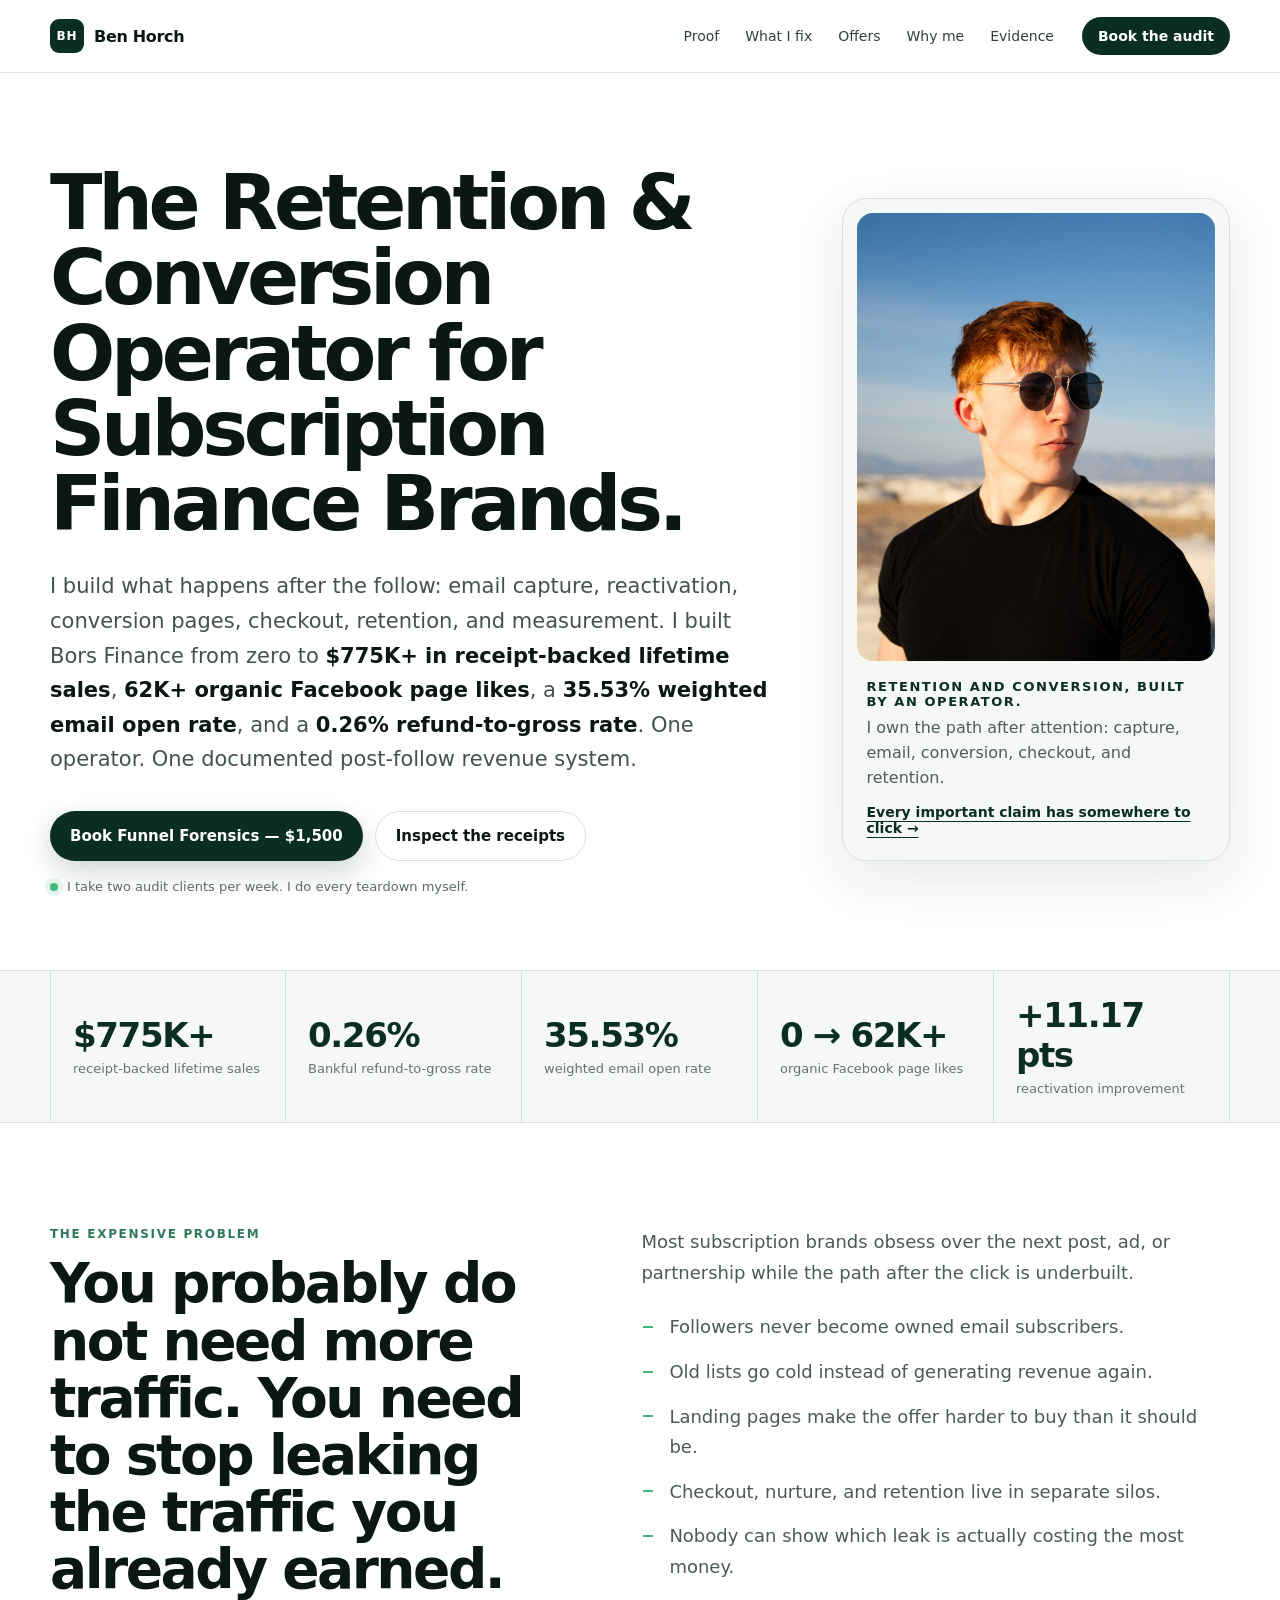
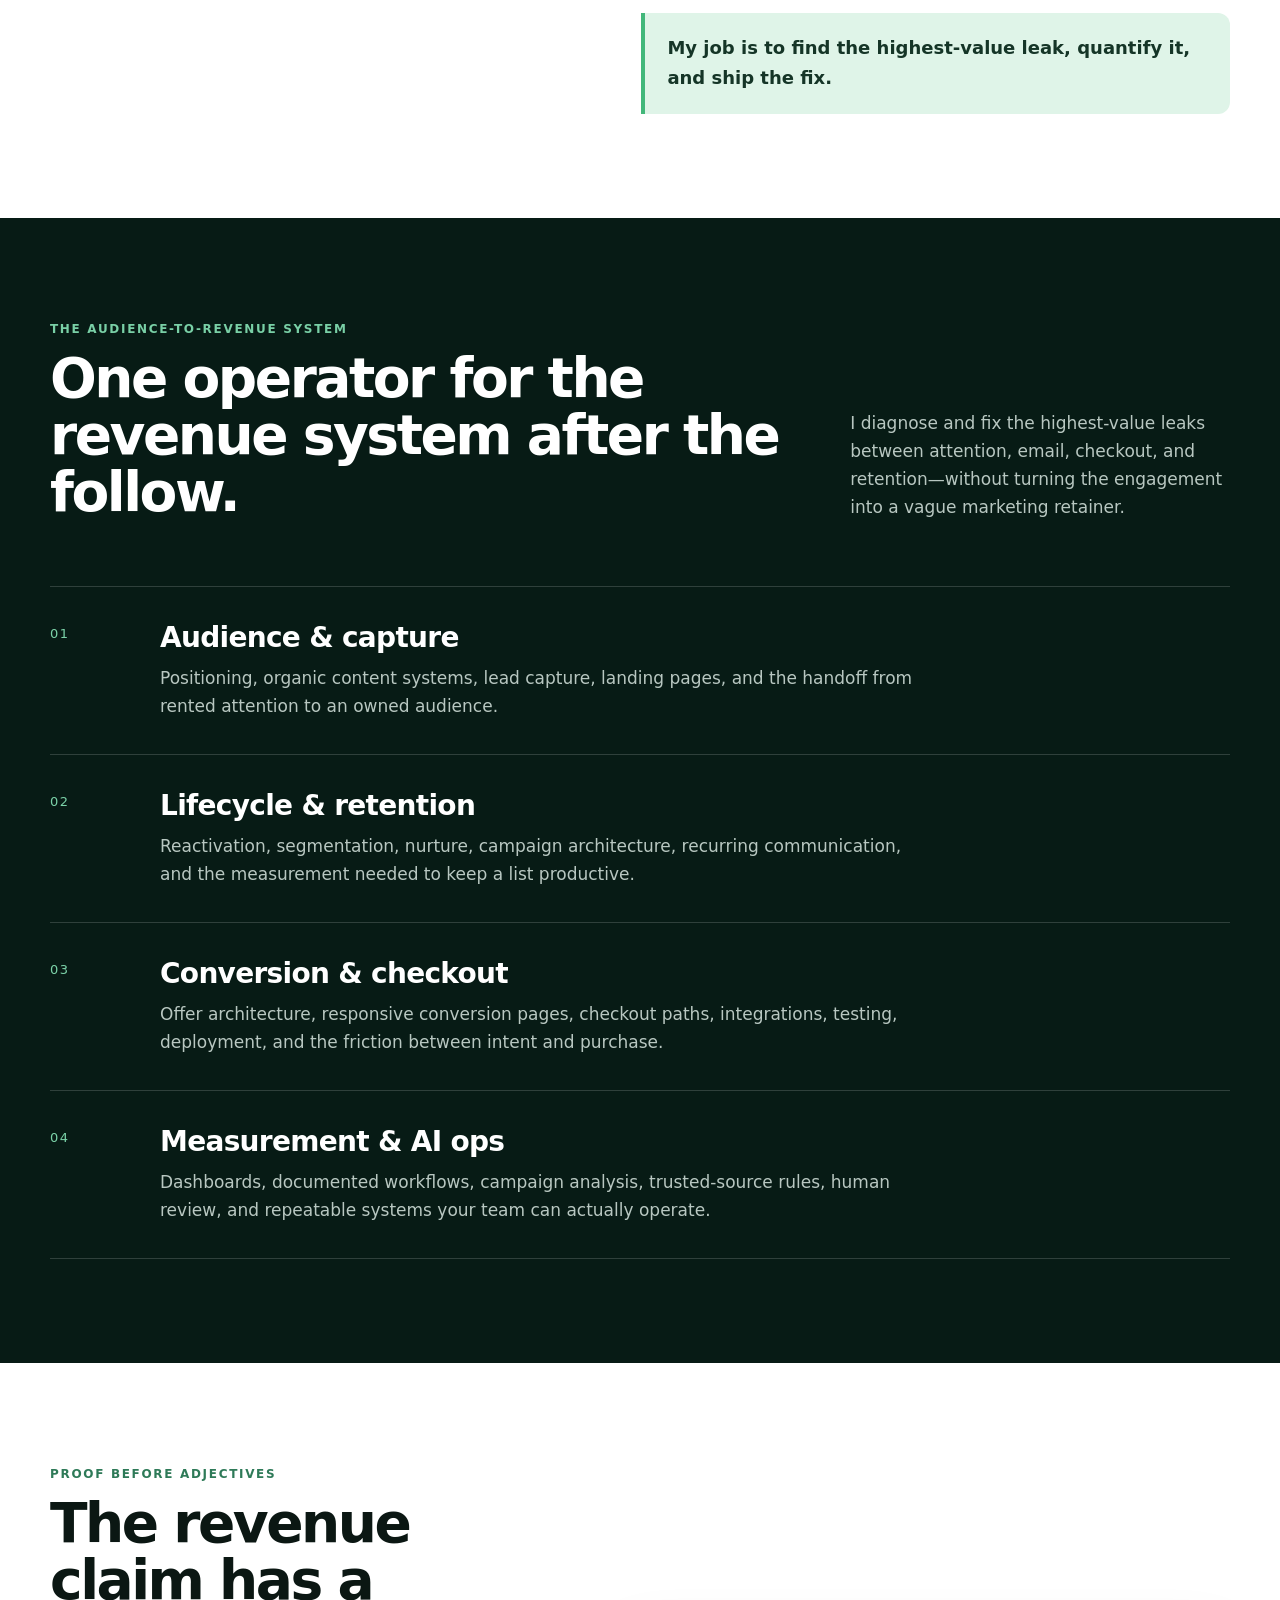
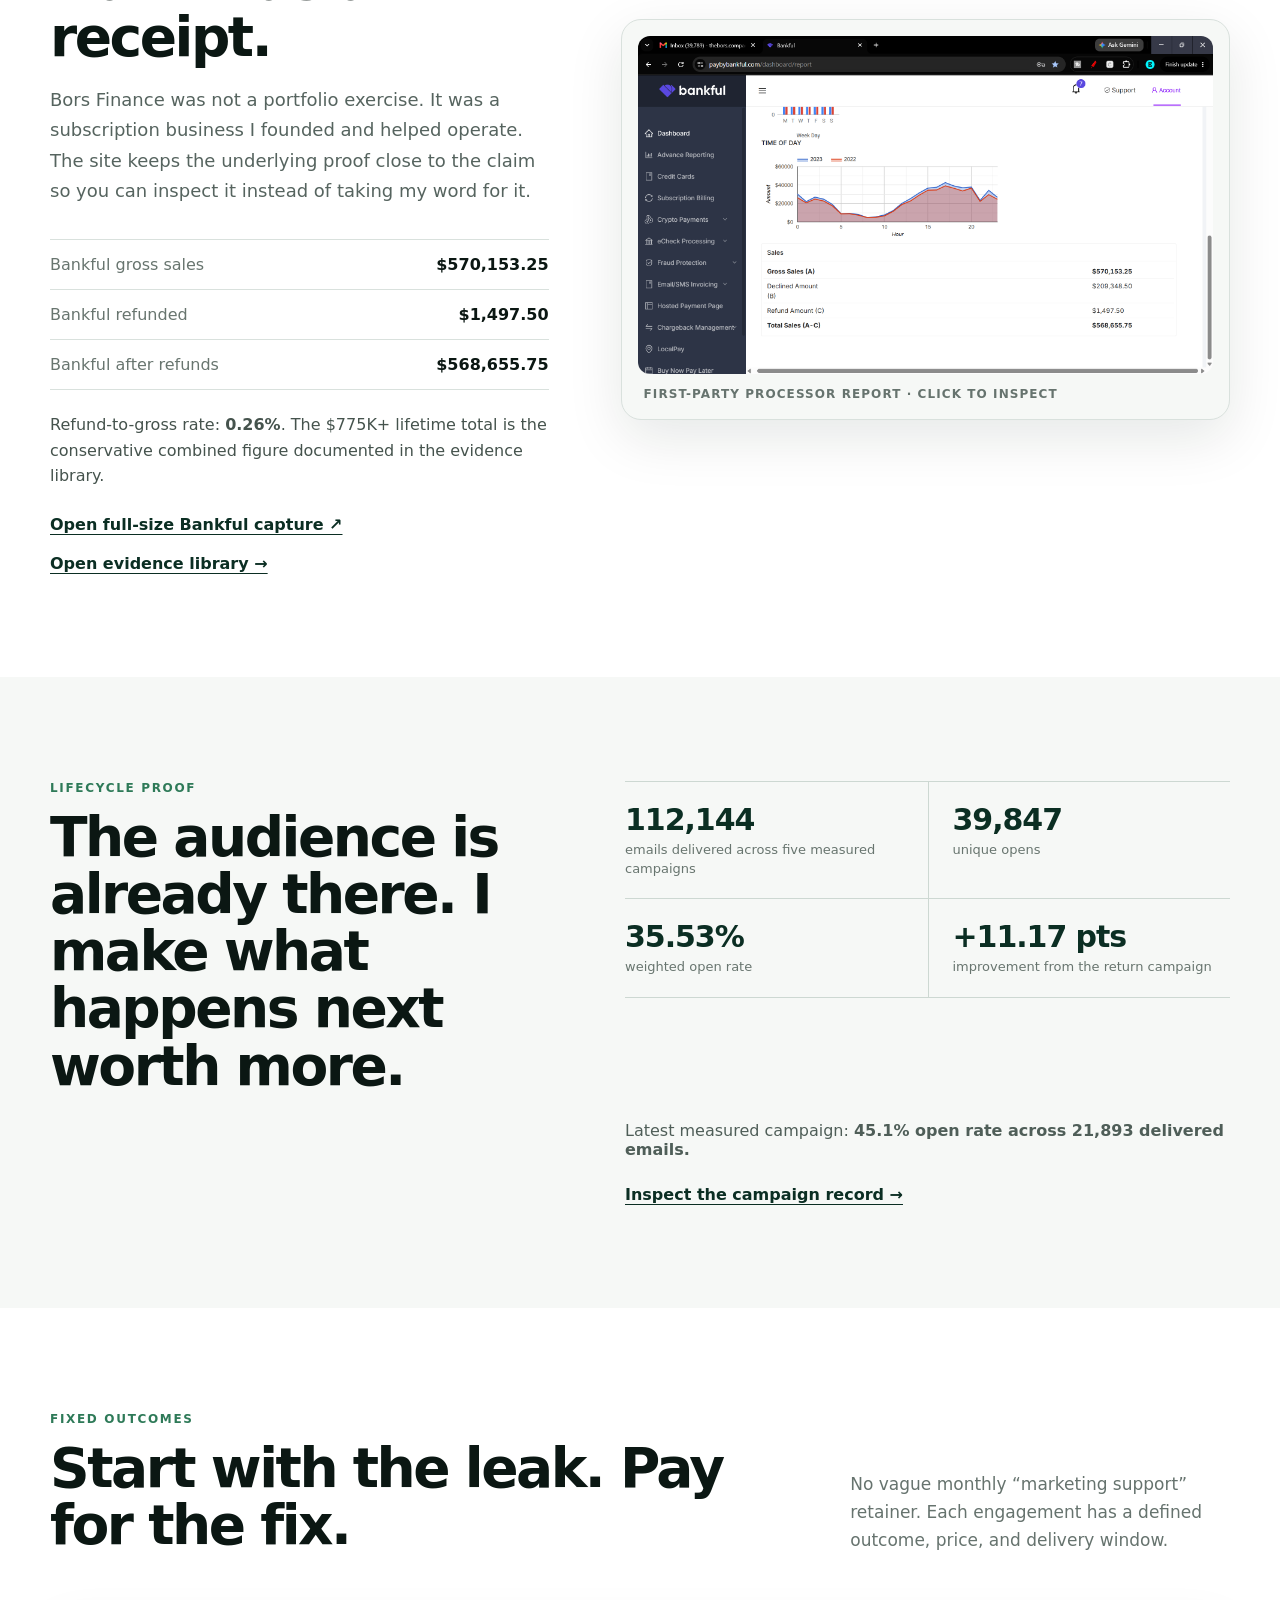
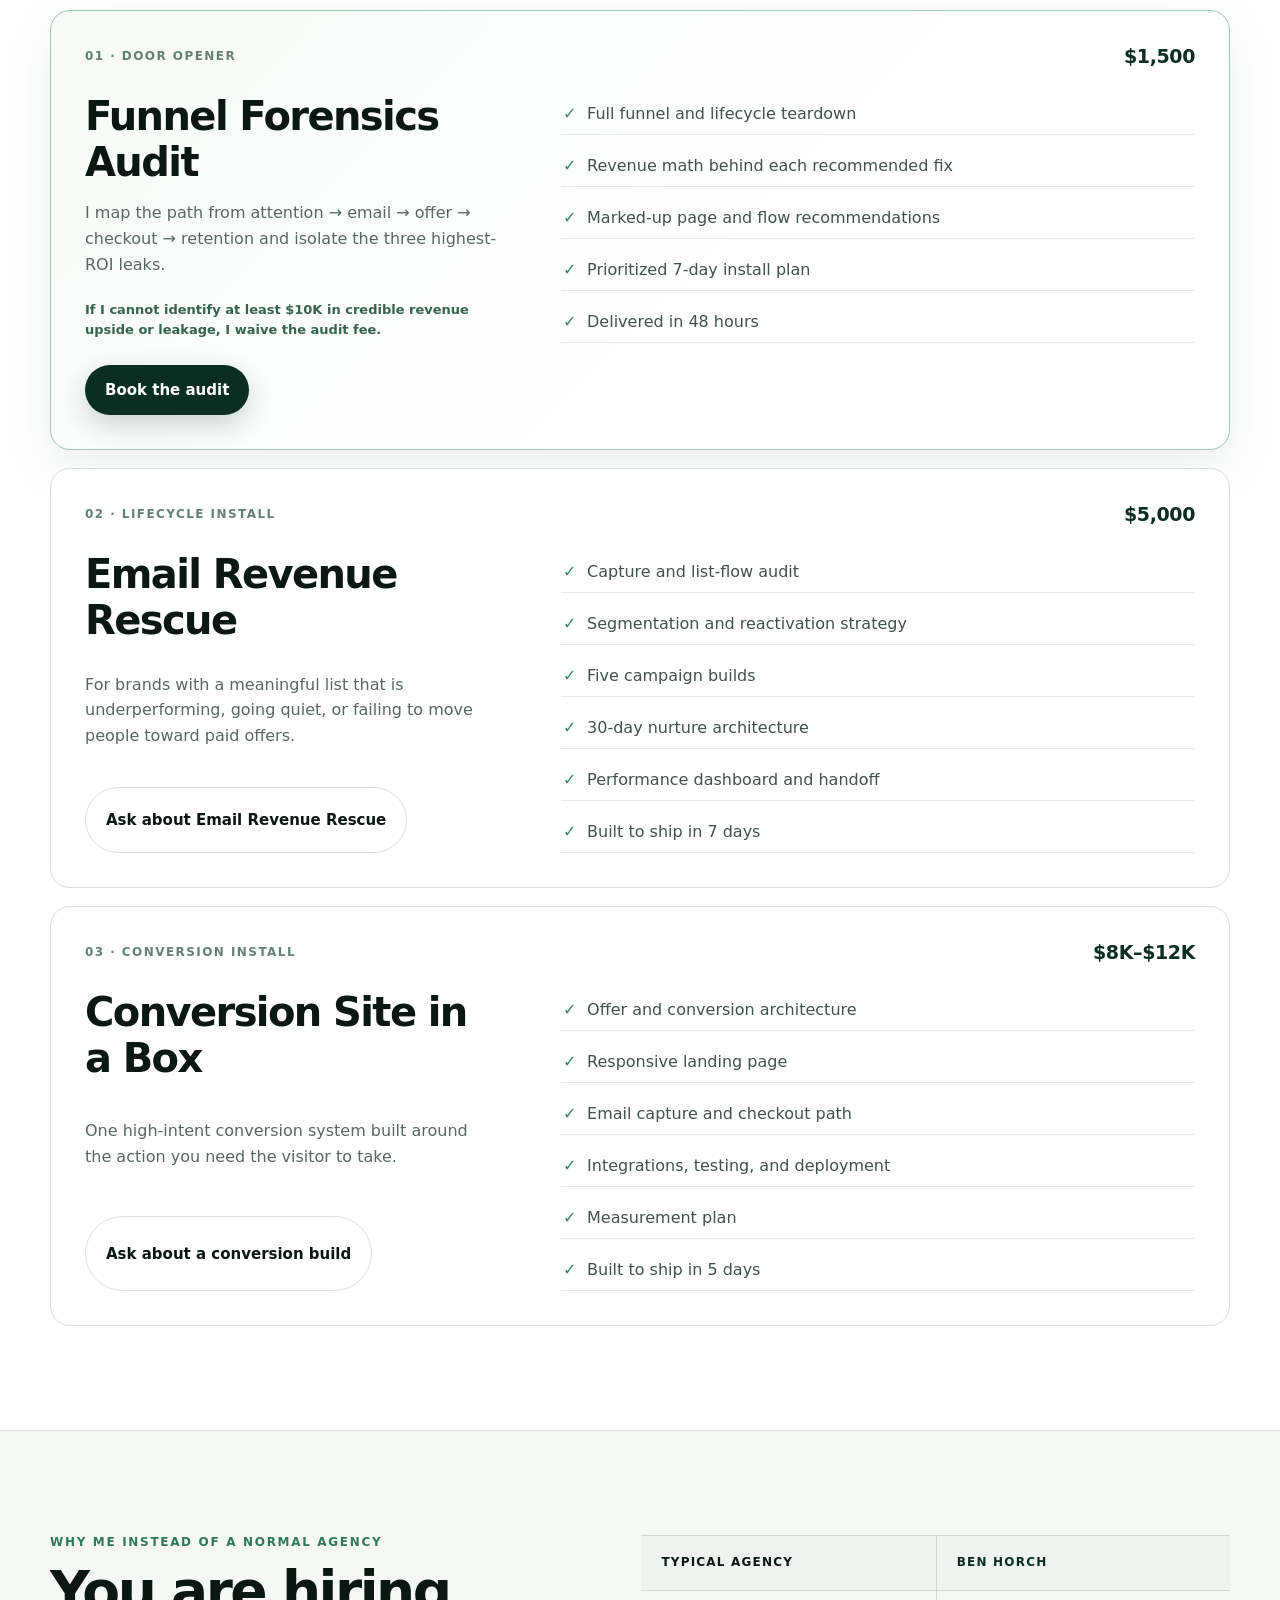
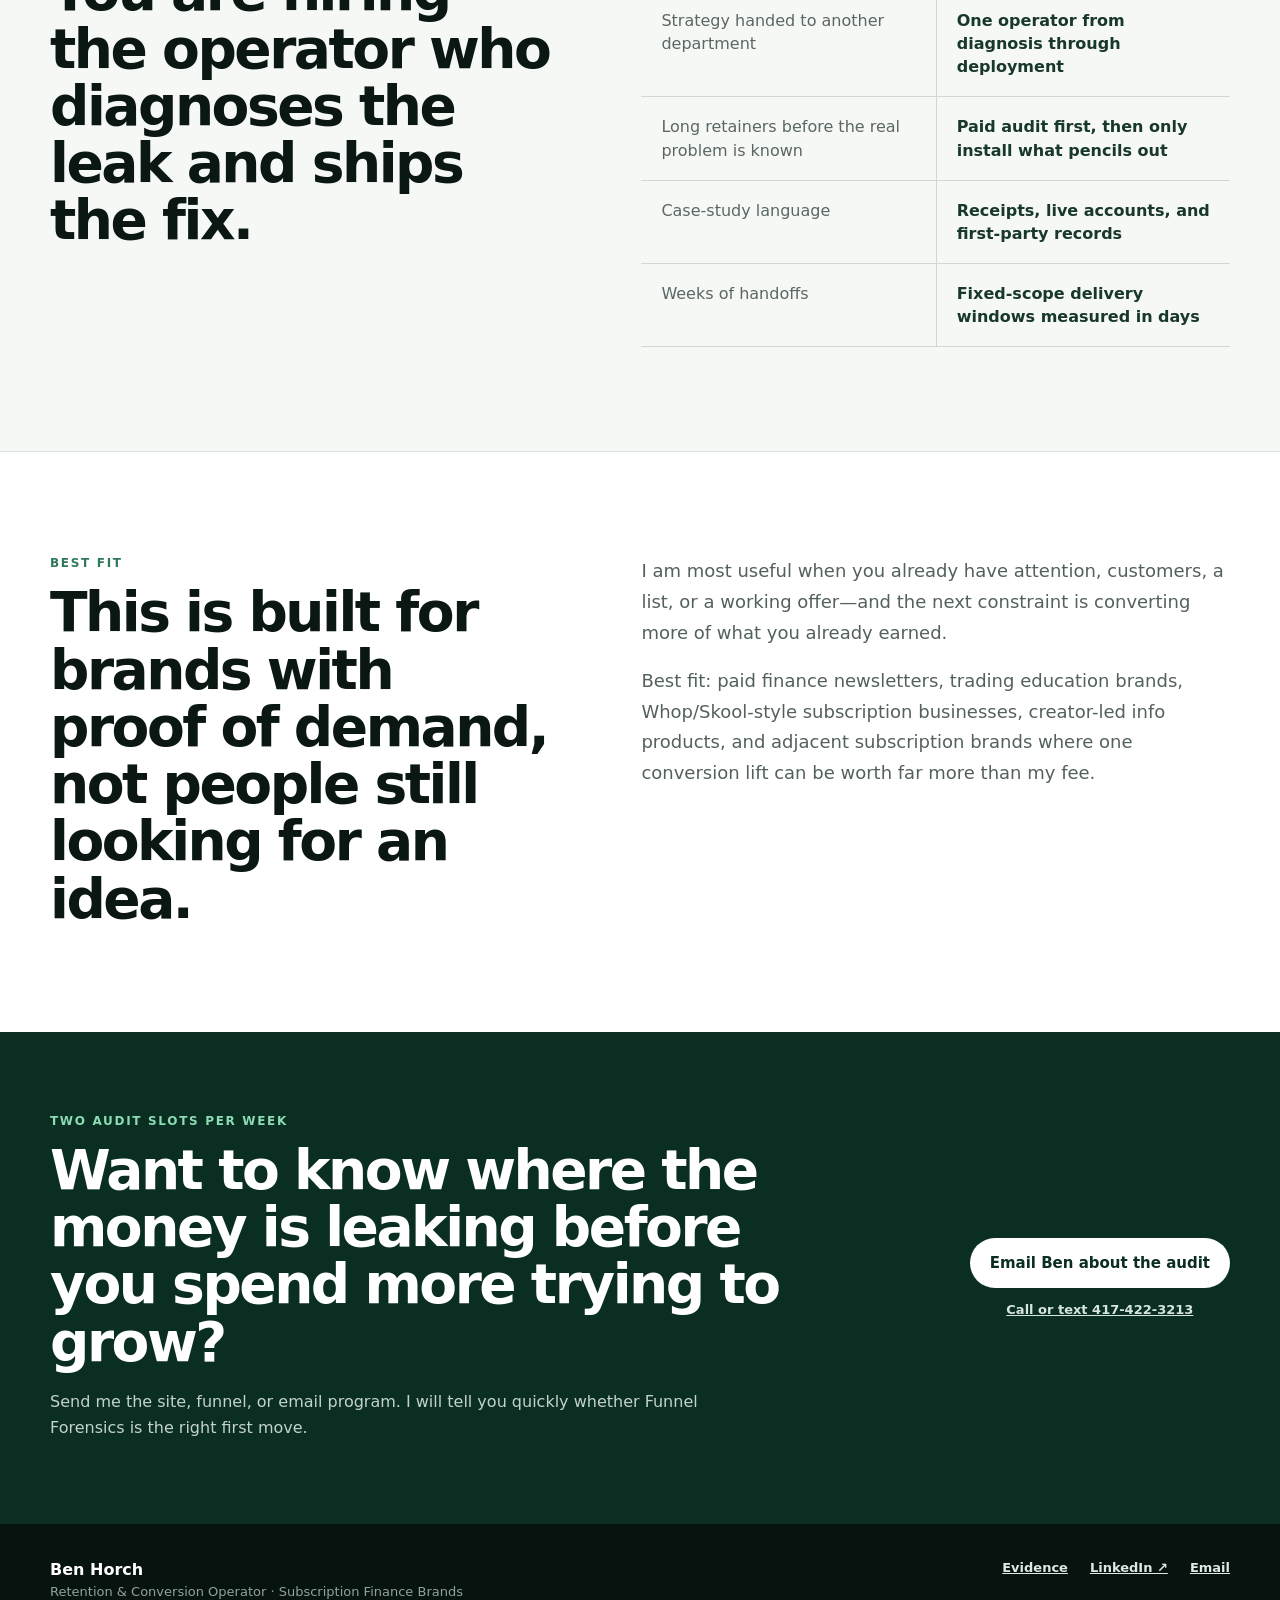
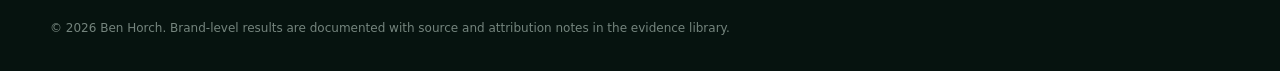
==== commit b0a3dad7: "Niche Bors Intel around retention and conversion" ====
--- a/index.html
+++ b/index.html
@@ -4,23 +4,23 @@
   <meta charset="utf-8">
   <meta name="viewport" content="width=device-width, initial-scale=1">
   <meta name="theme-color" content="#071b15">
-  <meta name="description" content="Ben Horch helps subscription finance and info brands turn existing audience attention into recurring revenue through lifecycle email, conversion pages, checkout, and measurement.">
+  <meta name="description" content="Ben Horch helps subscription finance brands improve retention and conversion after the follow through lifecycle email, reactivation, conversion pages, checkout, and measurement.">
   <meta name="author" content="Ben Horch">
   <meta name="robots" content="index, follow">
   <link rel="canonical" href="https://borsintel.com/">
   <link rel="icon" href="/assets/favicon.svg" type="image/svg+xml">
   <link rel="preload" href="/assets/ben-horch-headshot.jpg" as="image">
-  <link rel="stylesheet" href="/home-sales.css?v=20260914">
+  <link rel="stylesheet" href="/home-sales.css?v=20260914b">
 
   <meta property="og:type" content="website">
-  <meta property="og:title" content="Ben Horch — Audience-to-Revenue Operator for Subscription Finance Brands">
-  <meta property="og:description" content="Receipt-backed growth proof. Funnel forensics, lifecycle email, and conversion systems for subscription finance and info brands.">
+  <meta property="og:title" content="Ben Horch — Retention & Conversion Operator for Subscription Finance Brands">
+  <meta property="og:description" content="Receipt-backed retention and conversion systems for subscription finance brands: lifecycle email, reactivation, conversion pages, checkout, and measurement.">
   <meta property="og:url" content="https://borsintel.com/">
   <meta property="og:image" content="https://borsintel.com/assets/ben-horch-headshot.jpg">
   <meta property="og:image:alt" content="Ben Horch">
   <meta name="twitter:card" content="summary_large_image">
 
-  <title>Ben Horch — Audience-to-Revenue Operator for Subscription Finance Brands</title>
+  <title>Ben Horch — Retention & Conversion Operator for Subscription Finance Brands</title>
 
   <script type="application/ld+json">
   {
@@ -29,7 +29,7 @@
     "name": "Ben Horch",
     "url": "https://borsintel.com/",
     "image": "https://borsintel.com/assets/ben-horch-headshot.jpg",
-    "jobTitle": "Audience-to-Revenue Operator for Subscription Finance Brands",
+    "jobTitle": "Retention & Conversion Operator for Subscription Finance Brands",
     "email": "mailto:bhorch45@gmail.com",
     "telephone": "+1-417-422-3213",
     "sameAs": [
@@ -49,6 +49,9 @@
     ]
   }
   </script>
+  <style data-bankful-aspect-fix>
+    .receipt-frame img { width: 100%; height: auto; aspect-ratio: auto; object-fit: contain; }
+  </style>
 </head>
 <body>
   <a class="skip-link" href="#main">Skip to content</a>
@@ -73,12 +76,12 @@
   <main id="main">
     <section class="hero shell" id="top">
       <div class="hero-copy">
-        <h1>I turn audience attention into recurring revenue for subscription finance brands.</h1>
+        <h1>The Retention &amp; Conversion Operator for Subscription Finance Brands.</h1>
         <p class="hero-lede">
-          I founded Bors Finance and built the growth loop from zero: audience, email, conversion pages,
-          checkout, retention, and measurement. The result was <strong>$775K+ in receipt-backed lifetime sales</strong>,
-          <strong>62K+ organic Facebook page likes</strong>, and a <strong>35.53% weighted email open rate</strong>.
-          Now I install the same kind of revenue infrastructure for finance and info brands with an audience already in motion.
+          I build what happens after the follow: email capture, reactivation, conversion pages, checkout, retention,
+          and measurement. I built Bors Finance from zero to <strong>$775K+ in receipt-backed lifetime sales</strong>,
+          <strong>62K+ organic Facebook page likes</strong>, a <strong>35.53% weighted email open rate</strong>, and a
+          <strong>0.26% refund-to-gross rate</strong>. One operator. One documented post-follow revenue system.
         </p>
         <div class="hero-actions">
           <a class="button button-primary" href="mailto:bhorch45@gmail.com?subject=Funnel%20Forensics%20Audit&body=Ben%2C%20I%27d%20like%20to%20talk%20about%20the%20%241%2C500%20Funnel%20Forensics%20Audit.">Book Funnel Forensics — $1,500</a>
@@ -92,8 +95,8 @@
           <img src="/assets/ben-horch-headshot.jpg" width="1304" height="2048" alt="Ben Horch" fetchpriority="high" decoding="async">
         </div>
         <div class="hero-proof-copy">
-          <p class="proof-kicker">Built as an operator, not a theorist.</p>
-          <p>I owned the path from the first view to the recurring customer.</p>
+          <p class="proof-kicker">Retention and conversion, built by an operator.</p>
+          <p>I own the path after attention: capture, email, conversion, checkout, and retention.</p>
           <a href="/evidence/">Every important claim has somewhere to click →</a>
         </div>
       </aside>
@@ -133,8 +136,8 @@
       <div class="shell">
         <div class="section-heading">
           <p class="section-label">The audience-to-revenue system</p>
-          <h2>One operator across the funnel after the follow.</h2>
-          <p>I can diagnose one weak link or connect the full path so acquisition, conversion, and retention stop fighting each other.</p>
+          <h2>One operator for the revenue system after the follow.</h2>
+          <p>I diagnose and fix the highest-value leaks between attention, email, checkout, and retention—without turning the engagement into a vague marketing retainer.</p>
         </div>
 
         <div class="system-list">
@@ -190,7 +193,7 @@
       <div class="shell email-grid">
         <div>
           <p class="section-label">Lifecycle proof</p>
-          <h2>I do not just grow an audience. I build what happens after the follow.</h2>
+          <h2>The audience is already there. I make what happens next worth more.</h2>
         </div>
         <div class="email-stats">
           <div><strong>112,144</strong><span>emails delivered across five measured campaigns</span></div>
@@ -306,7 +309,7 @@
 
   <footer class="site-footer">
     <div class="shell footer-inner">
-      <div><strong>Ben Horch</strong><span>Audience-to-Revenue Operator · Subscription Finance &amp; Info Brands</span></div>
+      <div><strong>Ben Horch</strong><span>Retention &amp; Conversion Operator · Subscription Finance Brands</span></div>
       <div class="footer-links">
         <a href="/evidence/">Evidence</a>
         <a href="https://www.linkedin.com/in/benjamin-horch-0a5331191" target="_blank" rel="noopener noreferrer">LinkedIn ↗</a>
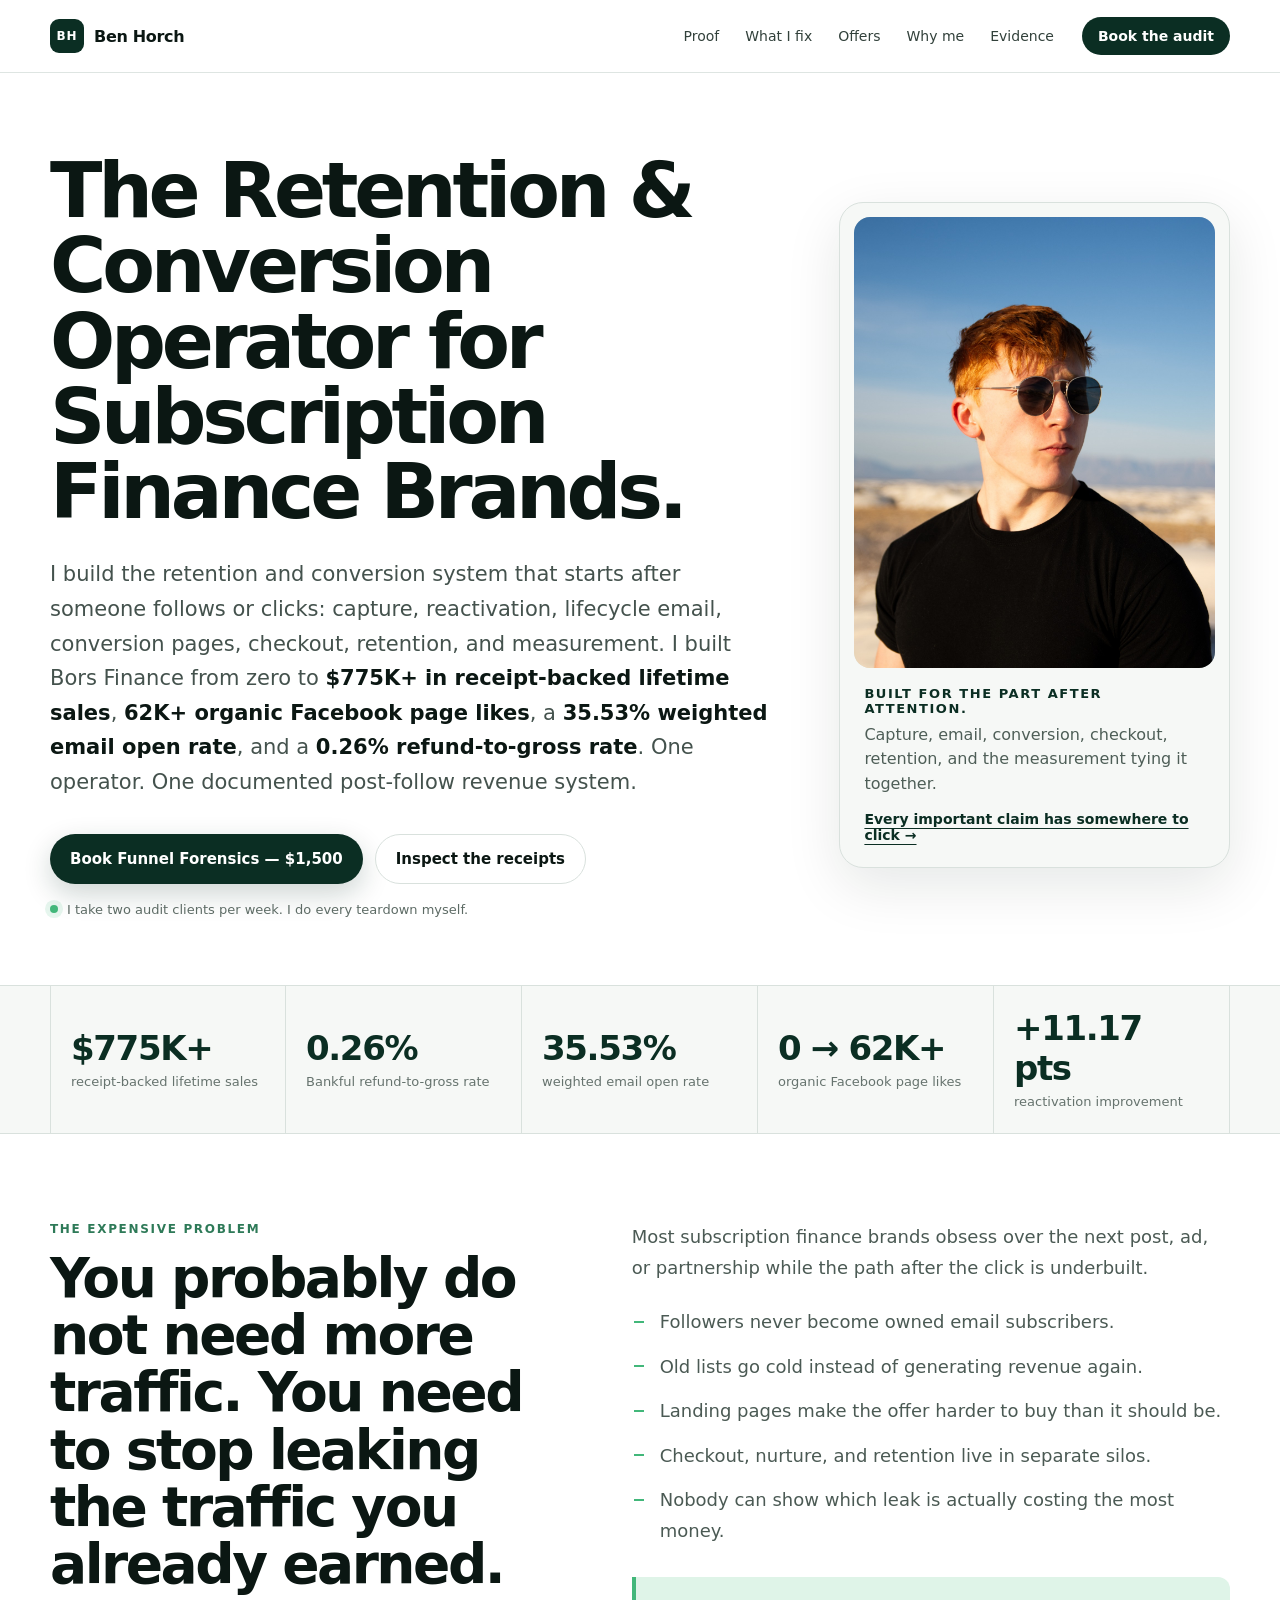
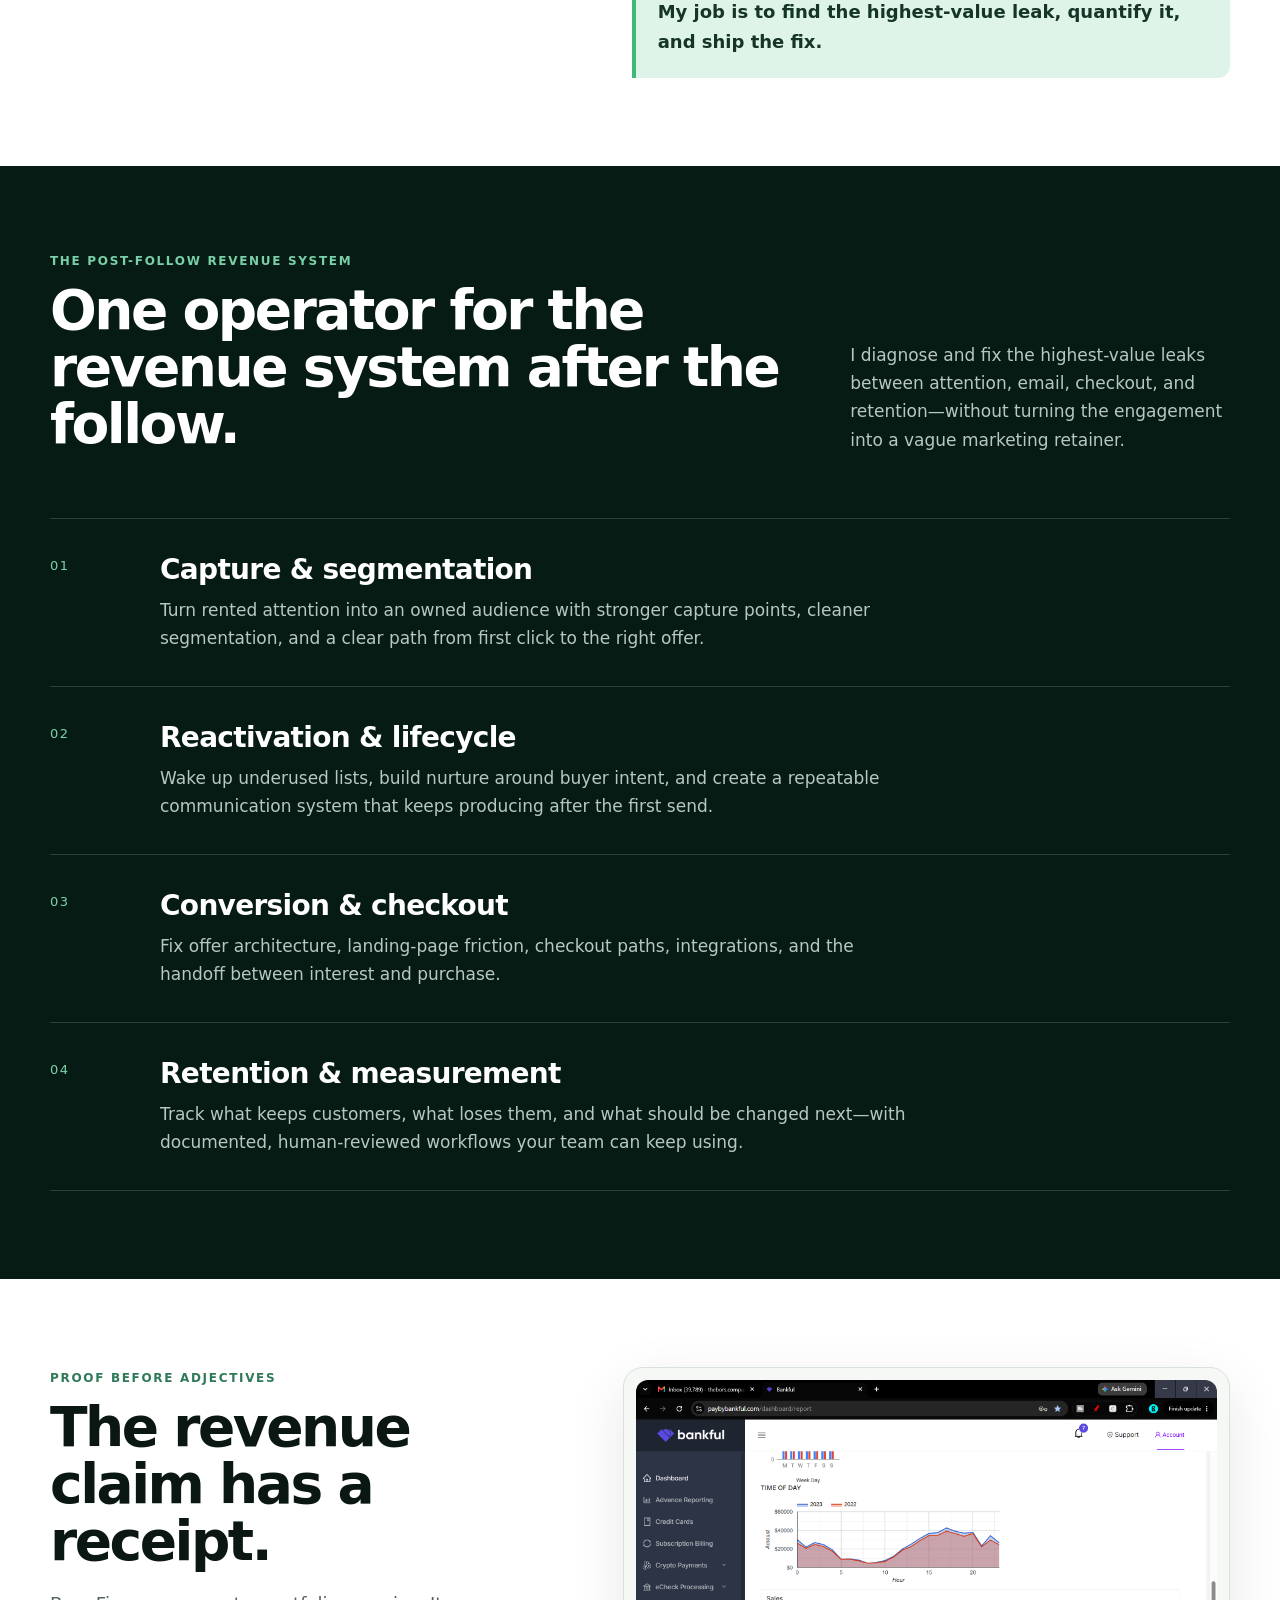
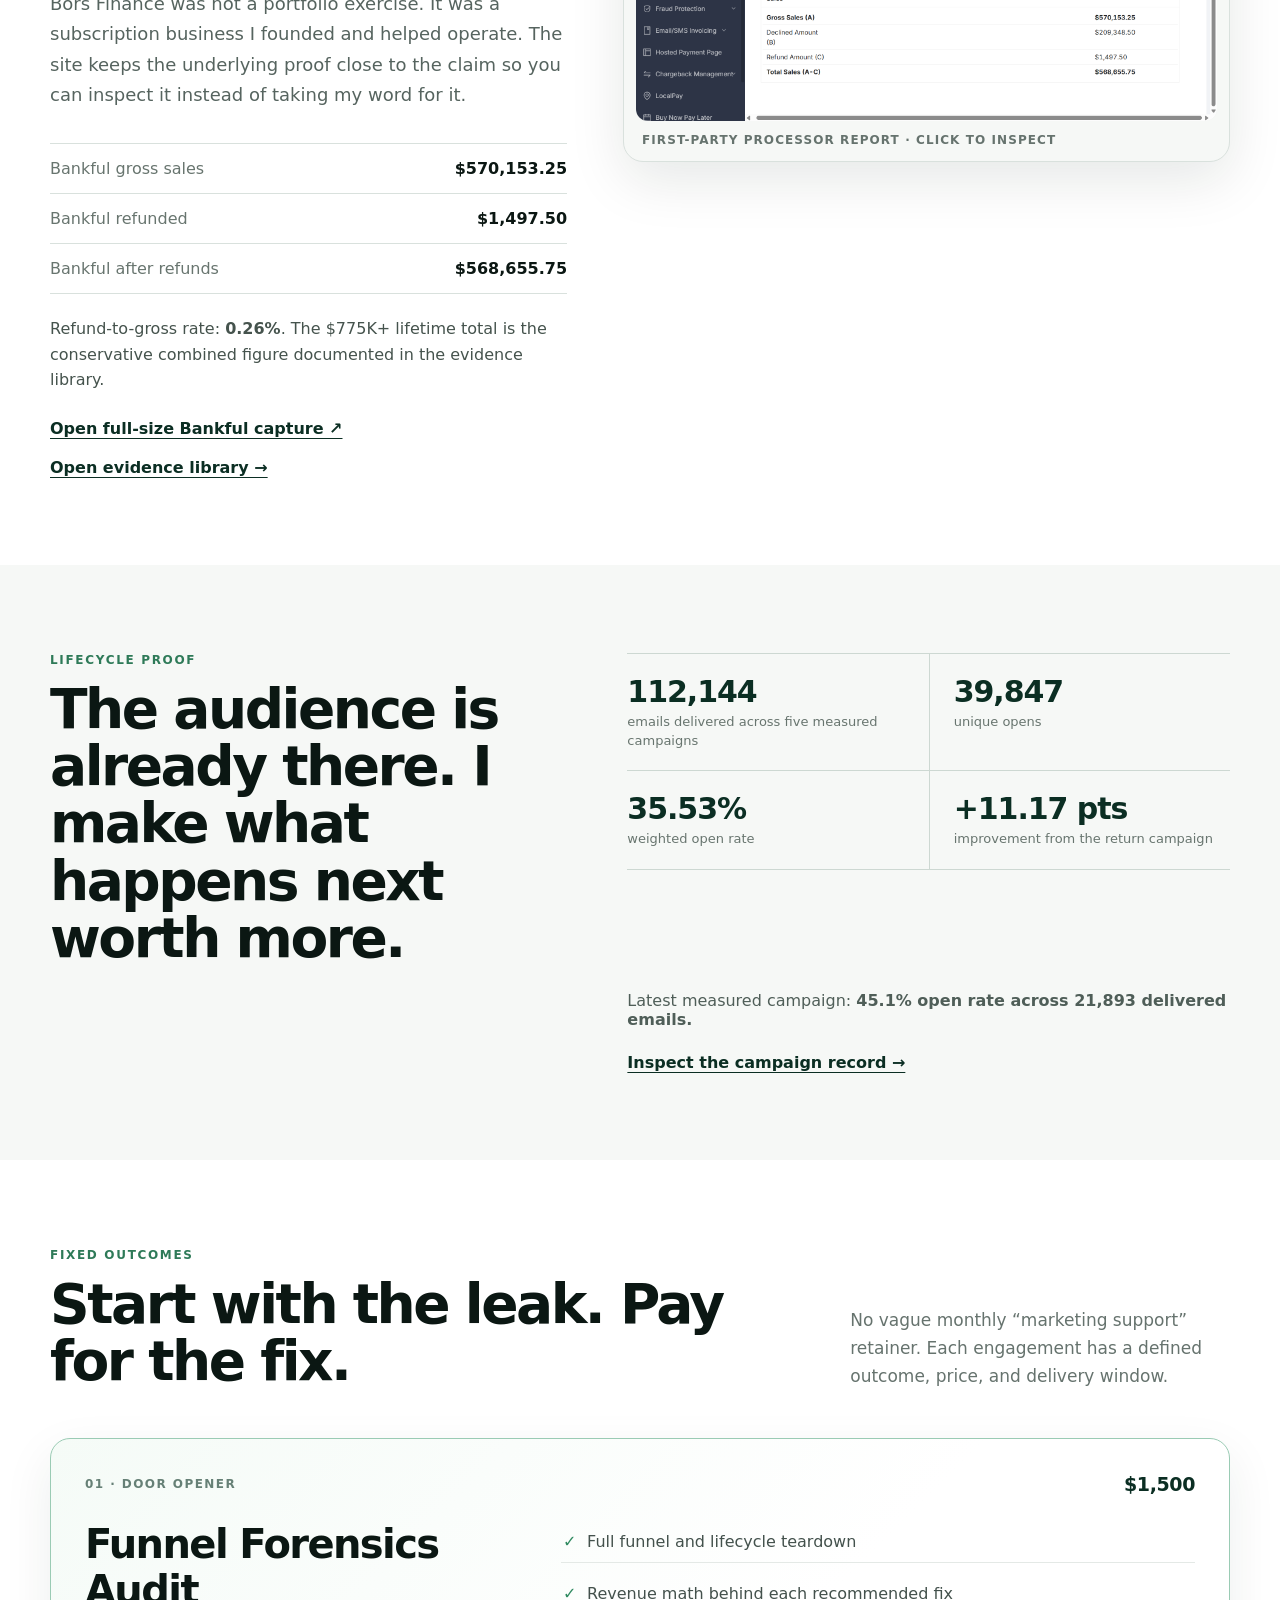
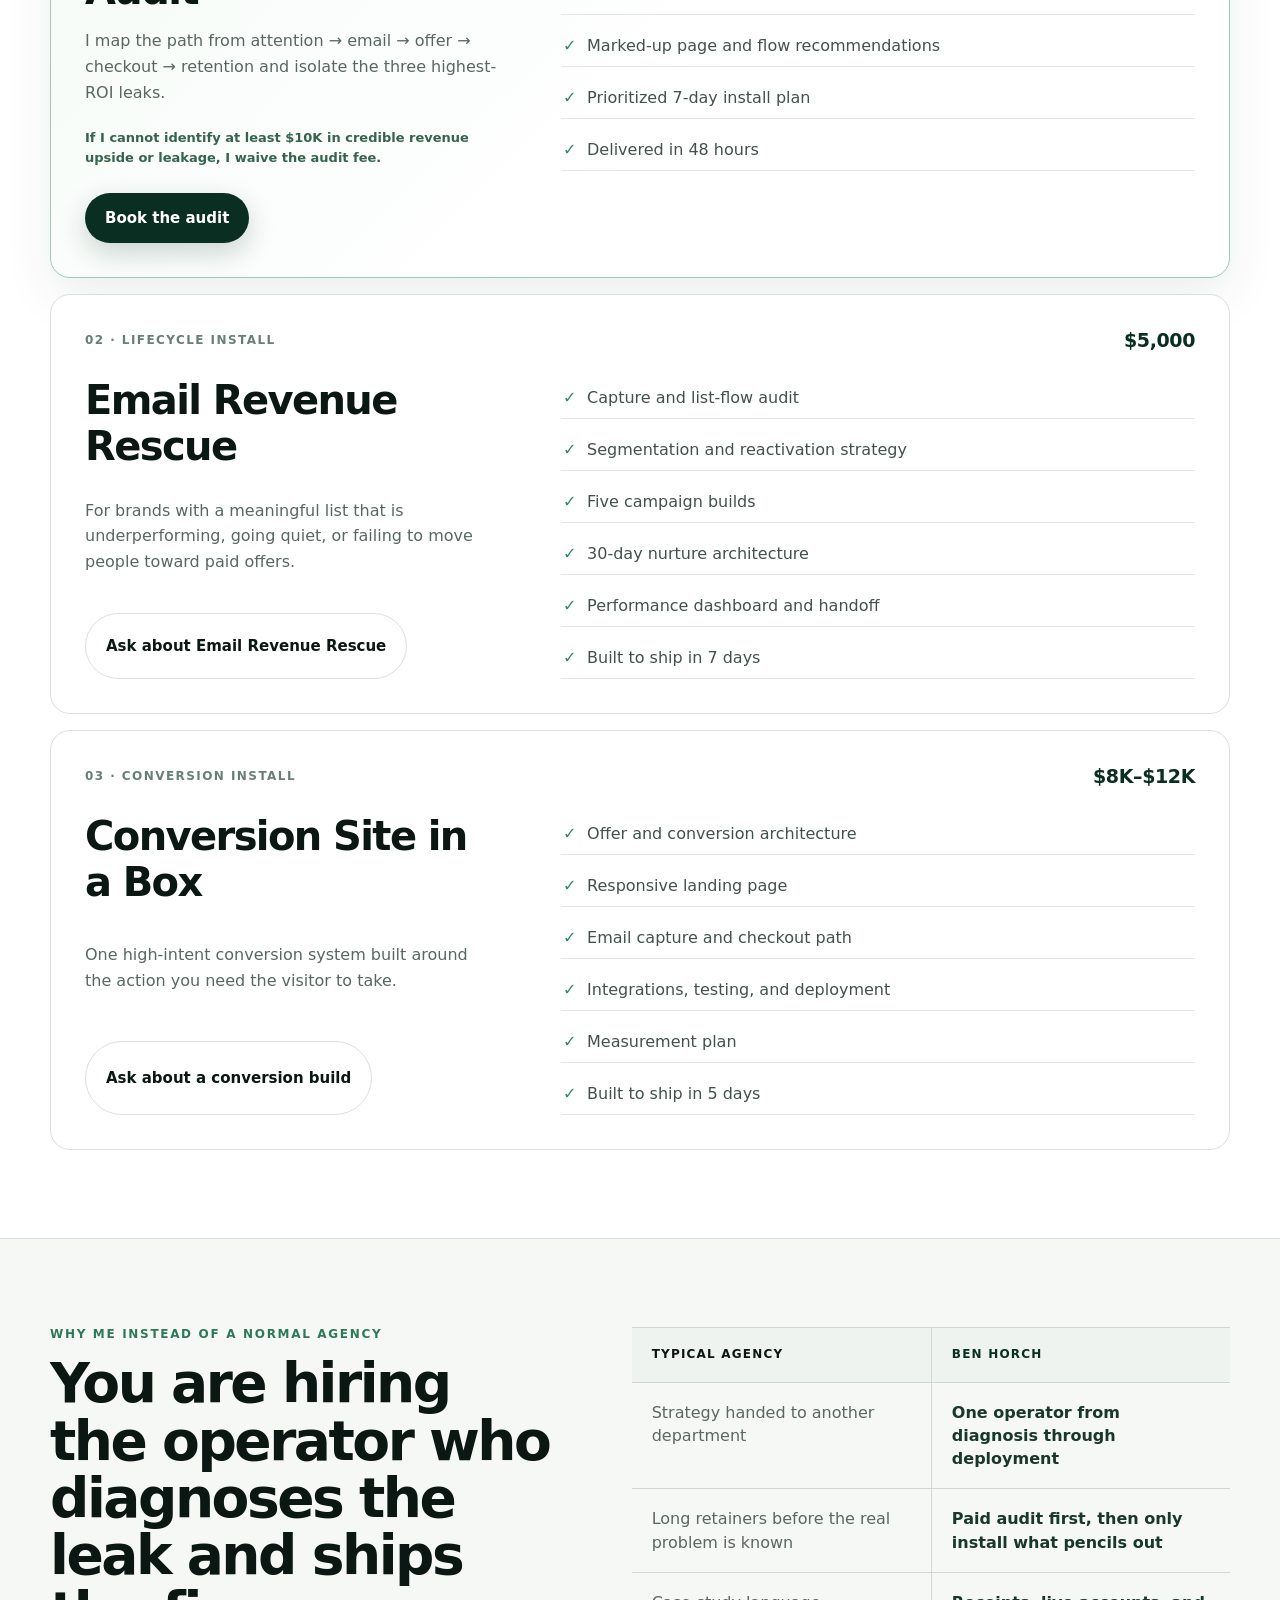
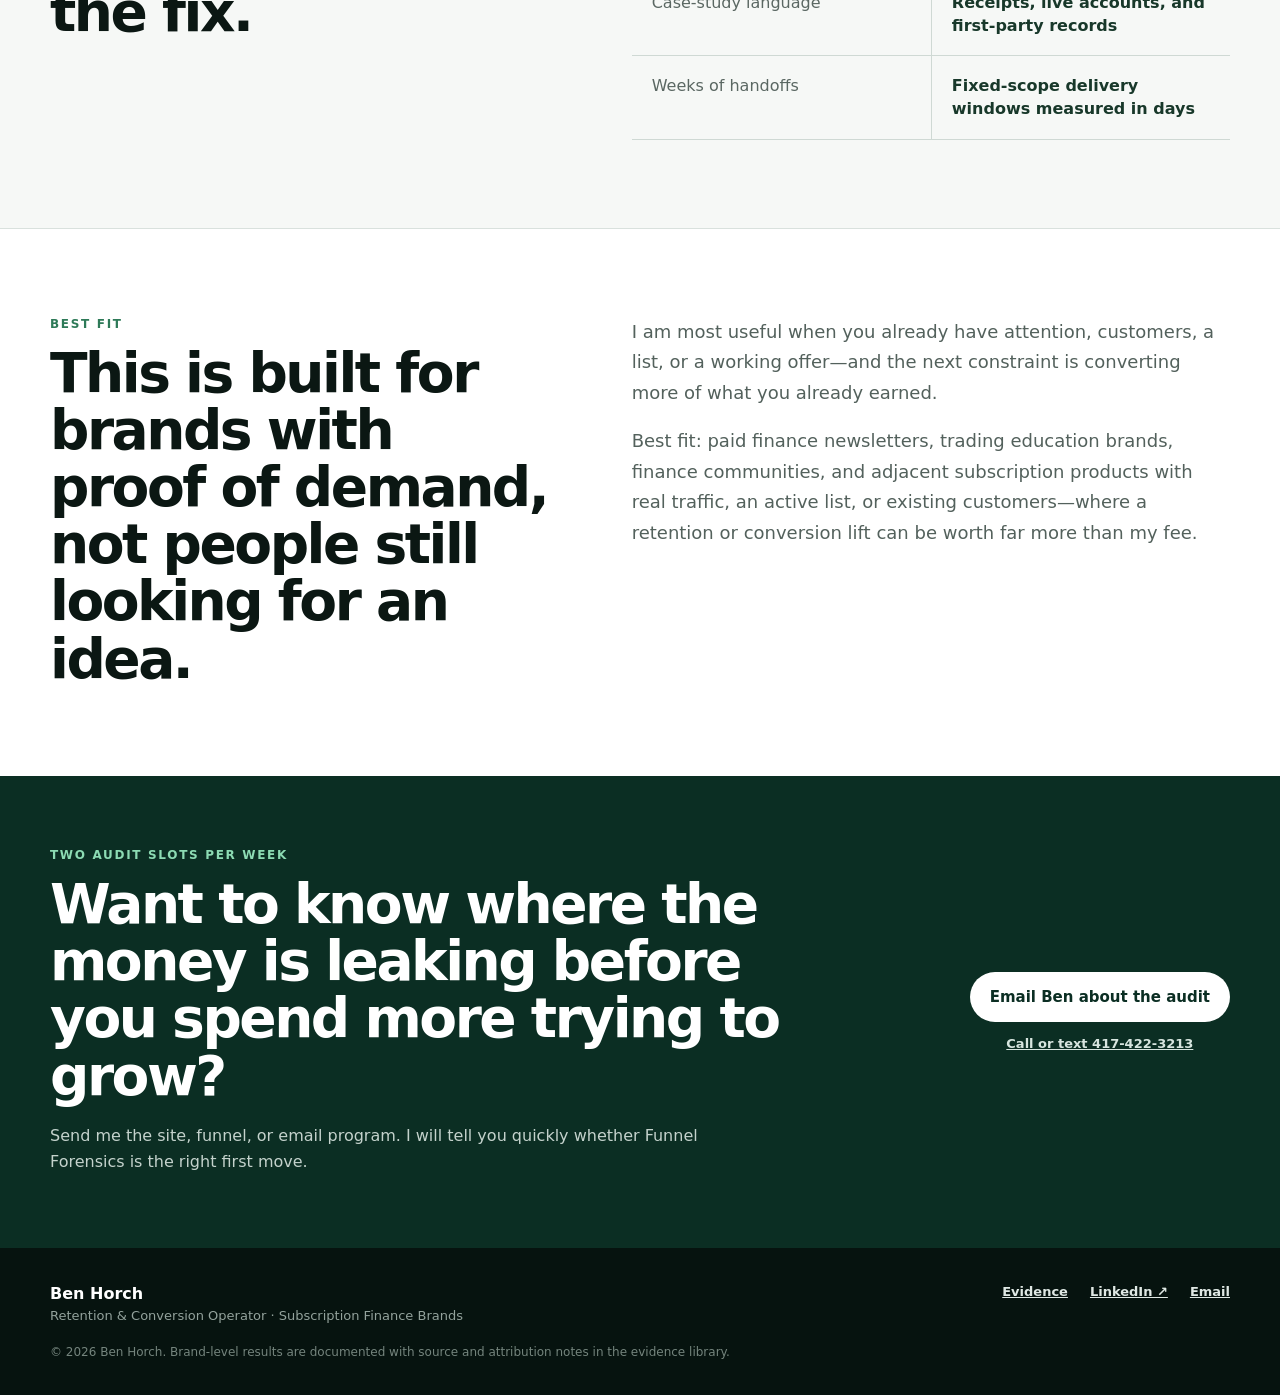
==== commit 73f85404: "Finish retention and conversion niche across homepage" ====
--- a/index.html
+++ b/index.html
@@ -10,7 +10,7 @@
   <link rel="canonical" href="https://borsintel.com/">
   <link rel="icon" href="/assets/favicon.svg" type="image/svg+xml">
   <link rel="preload" href="/assets/ben-horch-headshot.jpg" as="image">
-  <link rel="stylesheet" href="/home-sales.css?v=20260914b">
+  <link rel="stylesheet" href="/home-sales.css?v=20260914c">
 
   <meta property="og:type" content="website">
   <meta property="og:title" content="Ben Horch — Retention & Conversion Operator for Subscription Finance Brands">
@@ -49,9 +49,6 @@
     ]
   }
   </script>
-  <style data-bankful-aspect-fix>
-    .receipt-frame img { width: 100%; height: auto; aspect-ratio: auto; object-fit: contain; }
-  </style>
 </head>
 <body>
   <a class="skip-link" href="#main">Skip to content</a>
@@ -78,10 +75,11 @@
       <div class="hero-copy">
         <h1>The Retention &amp; Conversion Operator for Subscription Finance Brands.</h1>
         <p class="hero-lede">
-          I build what happens after the follow: email capture, reactivation, conversion pages, checkout, retention,
-          and measurement. I built Bors Finance from zero to <strong>$775K+ in receipt-backed lifetime sales</strong>,
-          <strong>62K+ organic Facebook page likes</strong>, a <strong>35.53% weighted email open rate</strong>, and a
-          <strong>0.26% refund-to-gross rate</strong>. One operator. One documented post-follow revenue system.
+          I build the retention and conversion system that starts after someone follows or clicks: capture, reactivation,
+          lifecycle email, conversion pages, checkout, retention, and measurement. I built Bors Finance from zero to
+          <strong>$775K+ in receipt-backed lifetime sales</strong>, <strong>62K+ organic Facebook page likes</strong>, a
+          <strong>35.53% weighted email open rate</strong>, and a <strong>0.26% refund-to-gross rate</strong>.
+          One operator. One documented post-follow revenue system.
         </p>
         <div class="hero-actions">
           <a class="button button-primary" href="mailto:bhorch45@gmail.com?subject=Funnel%20Forensics%20Audit&body=Ben%2C%20I%27d%20like%20to%20talk%20about%20the%20%241%2C500%20Funnel%20Forensics%20Audit.">Book Funnel Forensics — $1,500</a>
@@ -95,8 +93,8 @@
           <img src="/assets/ben-horch-headshot.jpg" width="1304" height="2048" alt="Ben Horch" fetchpriority="high" decoding="async">
         </div>
         <div class="hero-proof-copy">
-          <p class="proof-kicker">Retention and conversion, built by an operator.</p>
-          <p>I own the path after attention: capture, email, conversion, checkout, and retention.</p>
+          <p class="proof-kicker">Built for the part after attention.</p>
+          <p>Capture, email, conversion, checkout, retention, and the measurement tying it together.</p>
           <a href="/evidence/">Every important claim has somewhere to click →</a>
         </div>
       </aside>
@@ -119,7 +117,7 @@
           <h2>You probably do not need more traffic. You need to stop leaking the traffic you already earned.</h2>
         </div>
         <div class="problem-copy">
-          <p>Most subscription brands obsess over the next post, ad, or partnership while the path after the click is underbuilt.</p>
+          <p>Most subscription finance brands obsess over the next post, ad, or partnership while the path after the click is underbuilt.</p>
           <ul>
             <li>Followers never become owned email subscribers.</li>
             <li>Old lists go cold instead of generating revenue again.</li>
@@ -135,7 +133,7 @@
     <section class="system-section section-pad" id="system">
       <div class="shell">
         <div class="section-heading">
-          <p class="section-label">The audience-to-revenue system</p>
+          <p class="section-label">The post-follow revenue system</p>
           <h2>One operator for the revenue system after the follow.</h2>
           <p>I diagnose and fix the highest-value leaks between attention, email, checkout, and retention—without turning the engagement into a vague marketing retainer.</p>
         </div>
@@ -143,19 +141,19 @@
         <div class="system-list">
           <article>
             <span class="system-number">01</span>
-            <div><h3>Audience &amp; capture</h3><p>Positioning, organic content systems, lead capture, landing pages, and the handoff from rented attention to an owned audience.</p></div>
+            <div><h3>Capture &amp; segmentation</h3><p>Turn rented attention into an owned audience with stronger capture points, cleaner segmentation, and a clear path from first click to the right offer.</p></div>
           </article>
           <article>
             <span class="system-number">02</span>
-            <div><h3>Lifecycle &amp; retention</h3><p>Reactivation, segmentation, nurture, campaign architecture, recurring communication, and the measurement needed to keep a list productive.</p></div>
+            <div><h3>Reactivation &amp; lifecycle</h3><p>Wake up underused lists, build nurture around buyer intent, and create a repeatable communication system that keeps producing after the first send.</p></div>
           </article>
           <article>
             <span class="system-number">03</span>
-            <div><h3>Conversion &amp; checkout</h3><p>Offer architecture, responsive conversion pages, checkout paths, integrations, testing, deployment, and the friction between intent and purchase.</p></div>
+            <div><h3>Conversion &amp; checkout</h3><p>Fix offer architecture, landing-page friction, checkout paths, integrations, and the handoff between interest and purchase.</p></div>
           </article>
           <article>
             <span class="system-number">04</span>
-            <div><h3>Measurement &amp; AI ops</h3><p>Dashboards, documented workflows, campaign analysis, trusted-source rules, human review, and repeatable systems your team can actually operate.</p></div>
+            <div><h3>Retention &amp; measurement</h3><p>Track what keeps customers, what loses them, and what should be changed next—with documented, human-reviewed workflows your team can keep using.</p></div>
           </article>
         </div>
       </div>
@@ -183,8 +181,10 @@
         </div>
 
         <a class="receipt-frame" href="/assets/bankful-sales-report.png" target="_blank" rel="noopener noreferrer" aria-label="Open full-size Bankful sales report">
-          <img src="/assets/bankful-sales-report.png" width="1920" height="1128" alt="Bankful sales report showing gross sales, refunds, and total sales" loading="lazy" decoding="async">
-          <span>First-party processor report · click to inspect</span>
+          <span class="receipt-media">
+            <img src="/assets/bankful-sales-report.png" width="1920" height="1128" alt="Bankful sales report showing gross sales, refunds, and total sales" loading="lazy" decoding="async">
+          </span>
+          <span class="receipt-caption">First-party processor report · click to inspect</span>
         </a>
       </div>
     </section>
@@ -287,7 +287,7 @@
         </div>
         <div>
           <p>I am most useful when you already have attention, customers, a list, or a working offer—and the next constraint is converting more of what you already earned.</p>
-          <p>Best fit: paid finance newsletters, trading education brands, Whop/Skool-style subscription businesses, creator-led info products, and adjacent subscription brands where one conversion lift can be worth far more than my fee.</p>
+          <p>Best fit: paid finance newsletters, trading education brands, finance communities, and adjacent subscription products with real traffic, an active list, or existing customers—where a retention or conversion lift can be worth far more than my fee.</p>
         </div>
       </div>
     </section>
--- a/home-sales.css
+++ b/home-sales.css
@@ -24,7 +24,9 @@
 }
 a { color: inherit; }
 img { display: block; max-width: 100%; }
-.shell { width: min(var(--max), calc(100% - 40px)); margin-inline: auto; }
+main { overflow: clip; }
+section[id] { scroll-margin-top: 88px; }
+.shell { width: min(var(--max), calc(100% - 48px)); margin-inline: auto; }
 .skip-link { position: fixed; left: 16px; top: -80px; z-index: 999; padding: 10px 14px; background: #fff; border: 1px solid var(--line); border-radius: 10px; }
 .skip-link:focus { top: 16px; }
 
@@ -44,7 +46,7 @@
 .nav-links a:hover { color: var(--forest); }
 .nav-cta { text-decoration: none; padding: 11px 16px; border-radius: 999px; background: var(--forest); color: #fff; font-size: 14px; font-weight: 800; white-space: nowrap; }
 
-.hero { display: grid; grid-template-columns: minmax(0, 1.3fr) minmax(300px, .7fr); gap: 70px; align-items: center; padding-block: 92px 76px; }
+.hero { display: grid; grid-template-columns: minmax(0, 1.3fr) minmax(300px, .7fr); gap: 64px; align-items: center; padding-block: 80px 68px; }
 .hero h1 { margin: 0; max-width: 850px; font-size: clamp(46px, 6vw, 78px); line-height: .98; letter-spacing: -.055em; font-weight: 850; }
 .hero-lede { max-width: 800px; margin: 28px 0 0; font-size: clamp(18px, 2vw, 21px); line-height: 1.65; color: #44524d; }
 .hero-lede strong { color: var(--ink); font-weight: 800; }
@@ -67,14 +69,14 @@
 
 .metric-band { border-top: 1px solid var(--line); border-bottom: 1px solid var(--line); background: var(--paper); }
 .metric-grid { display: grid; grid-template-columns: repeat(5, 1fr); }
-.metric-grid a { min-height: 126px; padding: 24px 22px; display: flex; flex-direction: column; justify-content: center; gap: 5px; text-decoration: none; border-right: 1px solid var(--line); }
+.metric-grid a { min-height: 112px; padding: 22px 20px; display: flex; flex-direction: column; justify-content: center; gap: 5px; text-decoration: none; border-right: 1px solid var(--line); }
 .metric-grid a:first-child { border-left: 1px solid var(--line); }
 .metric-grid strong { font-size: clamp(24px, 3vw, 34px); letter-spacing: -.04em; color: var(--forest); }
 .metric-grid span { font-size: 13px; line-height: 1.4; color: #66736e; }
 
-.section-pad { padding-block: 104px; }
+.section-pad { padding-block: 88px; }
 .section-label { margin: 0 0 14px; font-size: 12px; text-transform: uppercase; letter-spacing: .14em; font-weight: 850; color: #2e7a58; }
-.problem-grid, .why-grid, .fit-grid { display: grid; grid-template-columns: .92fr 1.08fr; gap: 90px; align-items: start; }
+.problem-grid, .why-grid, .fit-grid { display: grid; grid-template-columns: .92fr 1.08fr; gap: 72px; align-items: start; }
 .problem-grid h2, .why-grid h2, .fit-grid h2, .section-heading h2, .proof-copy h2, .email-grid h2, .closing-section h2 { margin: 0; font-size: clamp(34px, 4.3vw, 58px); line-height: 1.04; letter-spacing: -.045em; }
 .problem-copy { font-size: 18px; line-height: 1.7; color: #4b5a54; }
 .problem-copy p { margin-top: 0; }
@@ -94,7 +96,9 @@
 .system-list p { max-width: 760px; margin: 10px 0 0; color: #b8c7c1; line-height: 1.65; font-size: 17px; }
 
 .proof-section { background: #fff; }
-.proof-layout { display: grid; grid-template-columns: .9fr 1.1fr; gap: 72px; align-items: center; }
+.proof-layout { display: grid; grid-template-columns: minmax(0, .92fr) minmax(0, 1.08fr); gap: 56px; align-items: start; }
+.proof-layout > * { min-width: 0; }
+.proof-copy { padding-top: 4px; }
 .proof-copy > p:not(.section-label):not(.proof-note) { font-size: 18px; line-height: 1.7; color: #56645f; }
 .receipt-totals { margin: 32px 0 0; border-top: 1px solid var(--line); }
 .receipt-totals div { display: flex; justify-content: space-between; gap: 24px; padding: 15px 0; border-bottom: 1px solid var(--line); }
@@ -103,12 +107,13 @@
 .proof-note { margin: 22px 0 0; color: #45534d; line-height: 1.6; }
 .proof-links { display: flex; flex-wrap: wrap; gap: 20px; margin-top: 26px; }
 .proof-links a, .text-link { font-weight: 800; color: var(--forest); text-underline-offset: 4px; }
-.receipt-frame { display: block; text-decoration: none; border: 1px solid var(--line); border-radius: 20px; background: var(--paper); padding: 16px; box-shadow: var(--shadow); }
-.receipt-frame img { width: 100%; border-radius: 12px; }
-.receipt-frame span { display: block; padding: 13px 6px 2px; font-size: 12px; color: #66736e; text-transform: uppercase; letter-spacing: .09em; font-weight: 800; }
+.receipt-frame { width: 100%; max-width: 660px; justify-self: end; align-self: start; display: block; text-decoration: none; border: 1px solid var(--line); border-radius: 20px; background: var(--paper); padding: 12px; box-shadow: var(--shadow); overflow: hidden; }
+.receipt-media { display: grid; place-items: center; width: 100%; aspect-ratio: 1920 / 1128; overflow: hidden; border-radius: 12px; background: #e9eeeb; }
+.receipt-media img { width: 100% !important; height: 100% !important; max-width: 100%; max-height: 100%; object-fit: contain; object-position: center; border-radius: 0; }
+.receipt-caption { display: block; padding: 12px 6px 2px; font-size: 12px; color: #66736e; text-transform: uppercase; letter-spacing: .09em; font-weight: 800; }
 
 .email-section { background: var(--paper); }
-.email-grid { display: grid; grid-template-columns: .9fr 1.1fr; gap: 26px 80px; align-items: start; }
+.email-grid { display: grid; grid-template-columns: .92fr 1.08fr; gap: 24px 64px; align-items: start; }
 .email-stats { display: grid; grid-template-columns: 1fr 1fr; border-top: 1px solid #cdd8d2; }
 .email-stats div { padding: 20px 0; border-bottom: 1px solid #cdd8d2; }
 .email-stats div:nth-child(odd) { padding-right: 24px; }
@@ -119,10 +124,10 @@
 .email-grid .text-link { grid-column: 2; justify-self: start; }
 
 .offers-section { background: #fff; }
-.offers-heading { margin-bottom: 56px; }
+.offers-heading { margin-bottom: 48px; }
 .offers-heading .section-label { color: #2e7a58; }
 .offers-heading > p:last-child { color: #66736e; }
-.offer-stack { display: grid; gap: 18px; }
+.offer-stack { display: grid; gap: 16px; }
 .offer { display: grid; grid-template-columns: minmax(220px, .65fr) minmax(0, 1fr); column-gap: 64px; padding: 34px; border: 1px solid var(--line); border-radius: 20px; background: #fff; }
 .offer-featured { border-color: #9acbb4; background: linear-gradient(135deg, #f5fbf7 0%, #ffffff 58%); box-shadow: 0 18px 50px rgba(11,46,35,.08); }
 .offer-topline { grid-column: 1 / -1; display: flex; justify-content: space-between; align-items: center; gap: 24px; margin-bottom: 26px; font-size: 12px; text-transform: uppercase; letter-spacing: .12em; font-weight: 850; color: #668076; }
@@ -146,7 +151,7 @@
 .fit-grid > div:last-child { color: #53615c; font-size: 18px; line-height: 1.7; }
 .fit-grid p { margin-top: 0; }
 
-.closing-section { background: var(--forest); color: #fff; padding-block: 82px; }
+.closing-section { background: var(--forest); color: #fff; padding-block: 72px; }
 .closing-inner { display: grid; grid-template-columns: 1fr auto; gap: 64px; align-items: center; }
 .closing-section .section-label { color: #8cdbb3; }
 .closing-section h2 { max-width: 780px; }
@@ -167,13 +172,14 @@
 @media (max-width: 980px) {
   .nav-links { display: none; }
   .nav-shell { min-height: 66px; }
-  .hero { grid-template-columns: 1fr; gap: 42px; padding-block: 70px 56px; }
+  .hero { grid-template-columns: 1fr; gap: 38px; padding-block: 64px 52px; }
   .hero-proof { display: grid; grid-template-columns: 200px 1fr; align-items: center; }
   .portrait-card { aspect-ratio: 1/1; }
   .metric-grid { grid-template-columns: repeat(2, 1fr); }
   .metric-grid a { border-bottom: 1px solid var(--line); }
   .metric-grid a:last-child { grid-column: 1 / -1; }
-  .problem-grid, .why-grid, .fit-grid, .proof-layout, .email-grid { grid-template-columns: 1fr; gap: 42px; }
+  .problem-grid, .why-grid, .fit-grid, .proof-layout, .email-grid { grid-template-columns: 1fr; gap: 36px; }
+  .receipt-frame { max-width: 760px; justify-self: start; }
   .section-heading { grid-template-columns: 1fr; gap: 22px; }
   .section-heading .section-label { grid-column: 1; }
   .email-note, .email-grid .text-link { grid-column: 1; }
@@ -184,9 +190,9 @@
 }
 
 @media (max-width: 640px) {
-  .shell { width: min(100% - 28px, var(--max)); }
+  .shell { width: min(100% - 32px, var(--max)); }
   .nav-cta { padding: 10px 13px; font-size: 12px; }
-  .hero { padding-block: 52px 42px; }
+  .hero { padding-block: 48px 40px; }
   .hero h1 { font-size: clamp(42px, 14vw, 58px); }
   .hero-lede { font-size: 17px; line-height: 1.6; }
   .hero-actions { display: grid; }
@@ -196,8 +202,8 @@
   .metric-grid { grid-template-columns: 1fr; }
   .metric-grid a, .metric-grid a:first-child { border-left: 1px solid var(--line); }
   .metric-grid a:last-child { grid-column: 1; }
-  .section-pad { padding-block: 72px; }
-  .problem-grid, .why-grid, .fit-grid, .proof-layout, .email-grid { gap: 32px; }
+  .section-pad { padding-block: 64px; }
+  .problem-grid, .why-grid, .fit-grid, .proof-layout, .email-grid { gap: 28px; }
   .system-list article { grid-template-columns: 48px 1fr; gap: 12px; }
   .system-list h3 { font-size: 24px; }
   .email-stats { grid-template-columns: 1fr; }
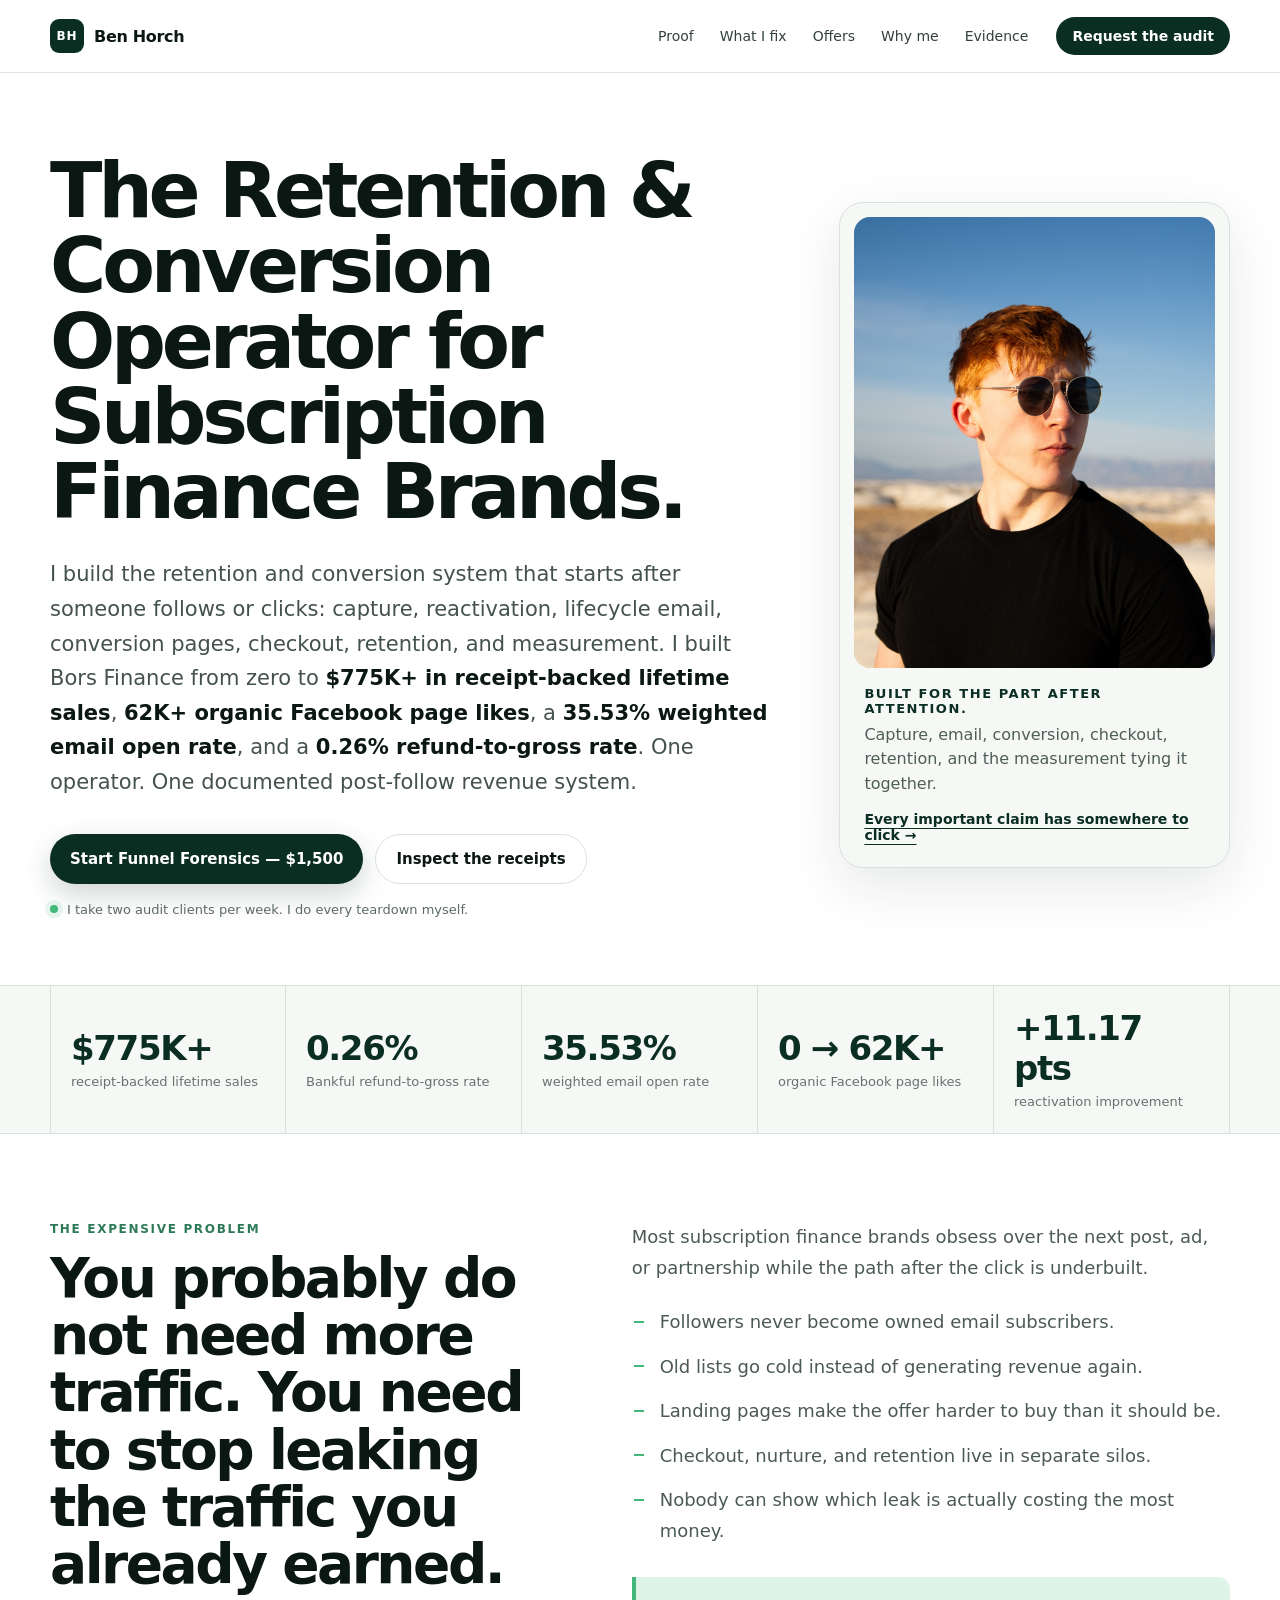
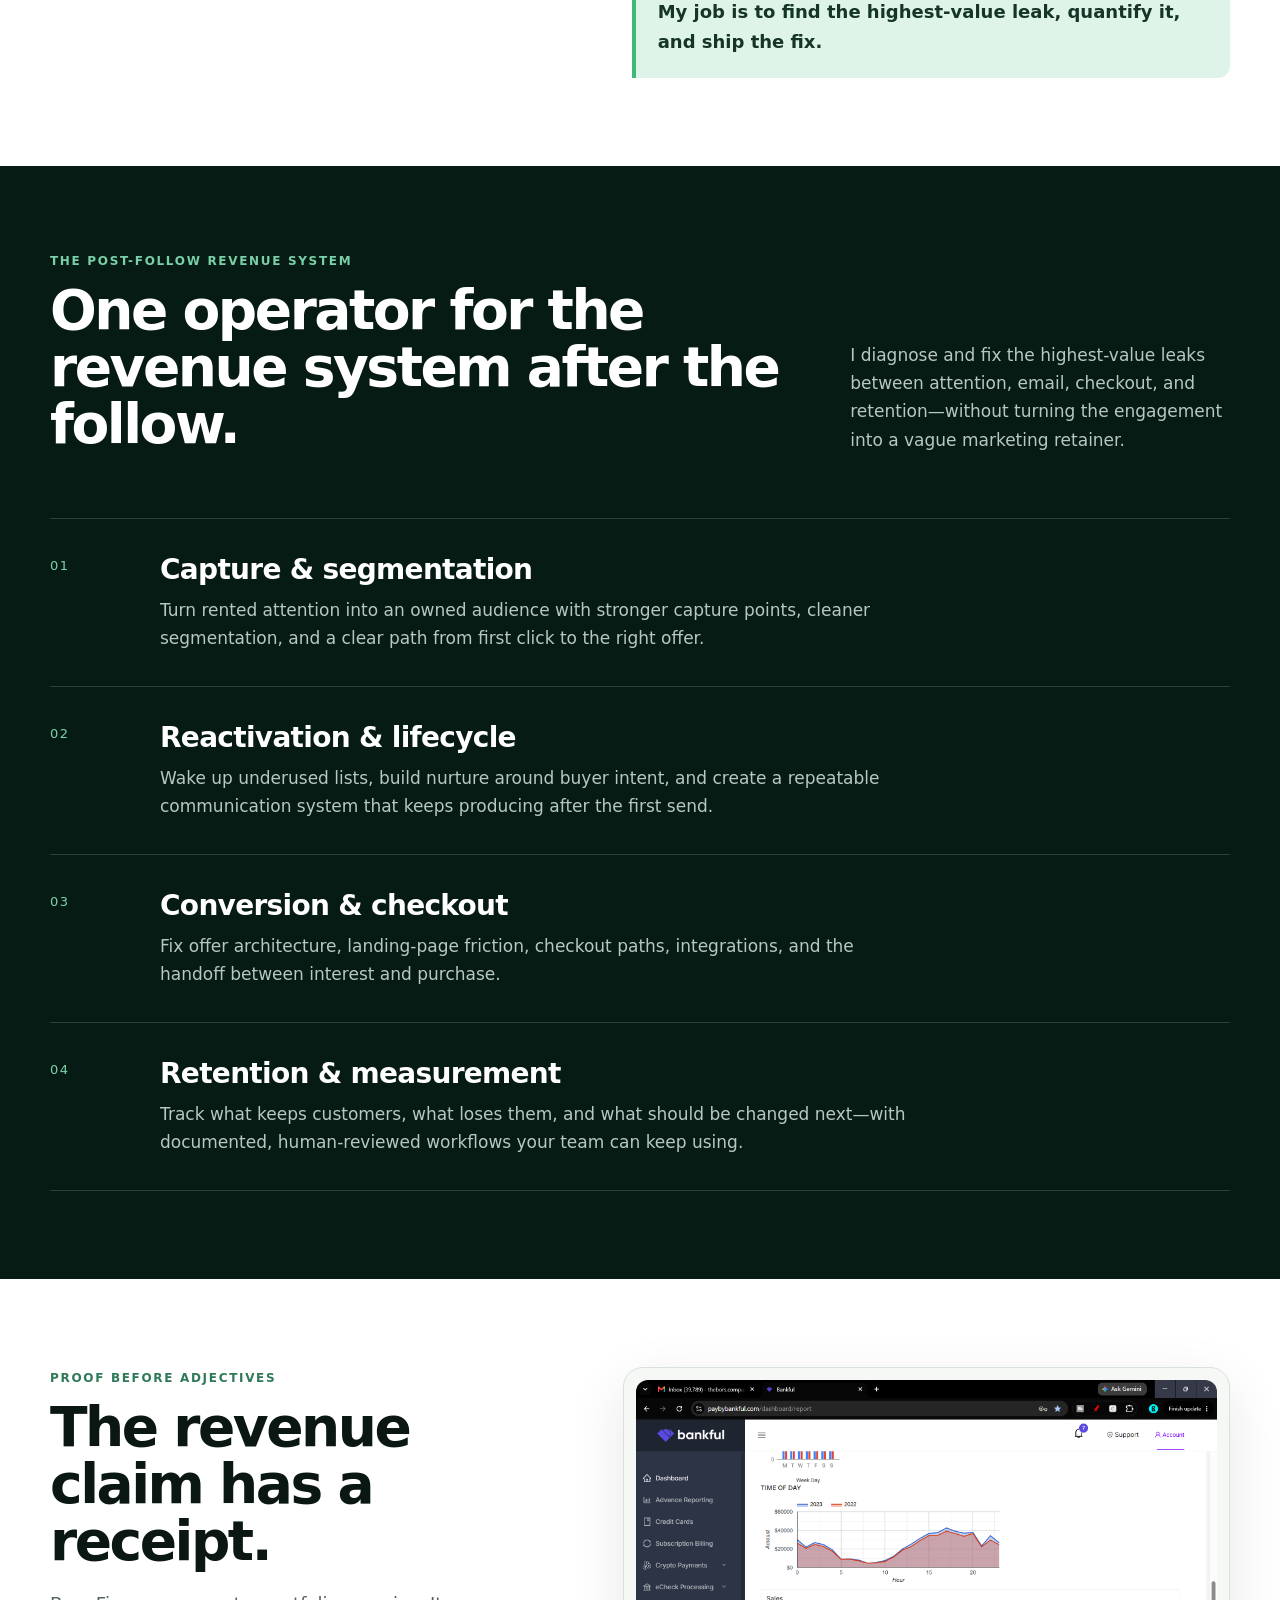
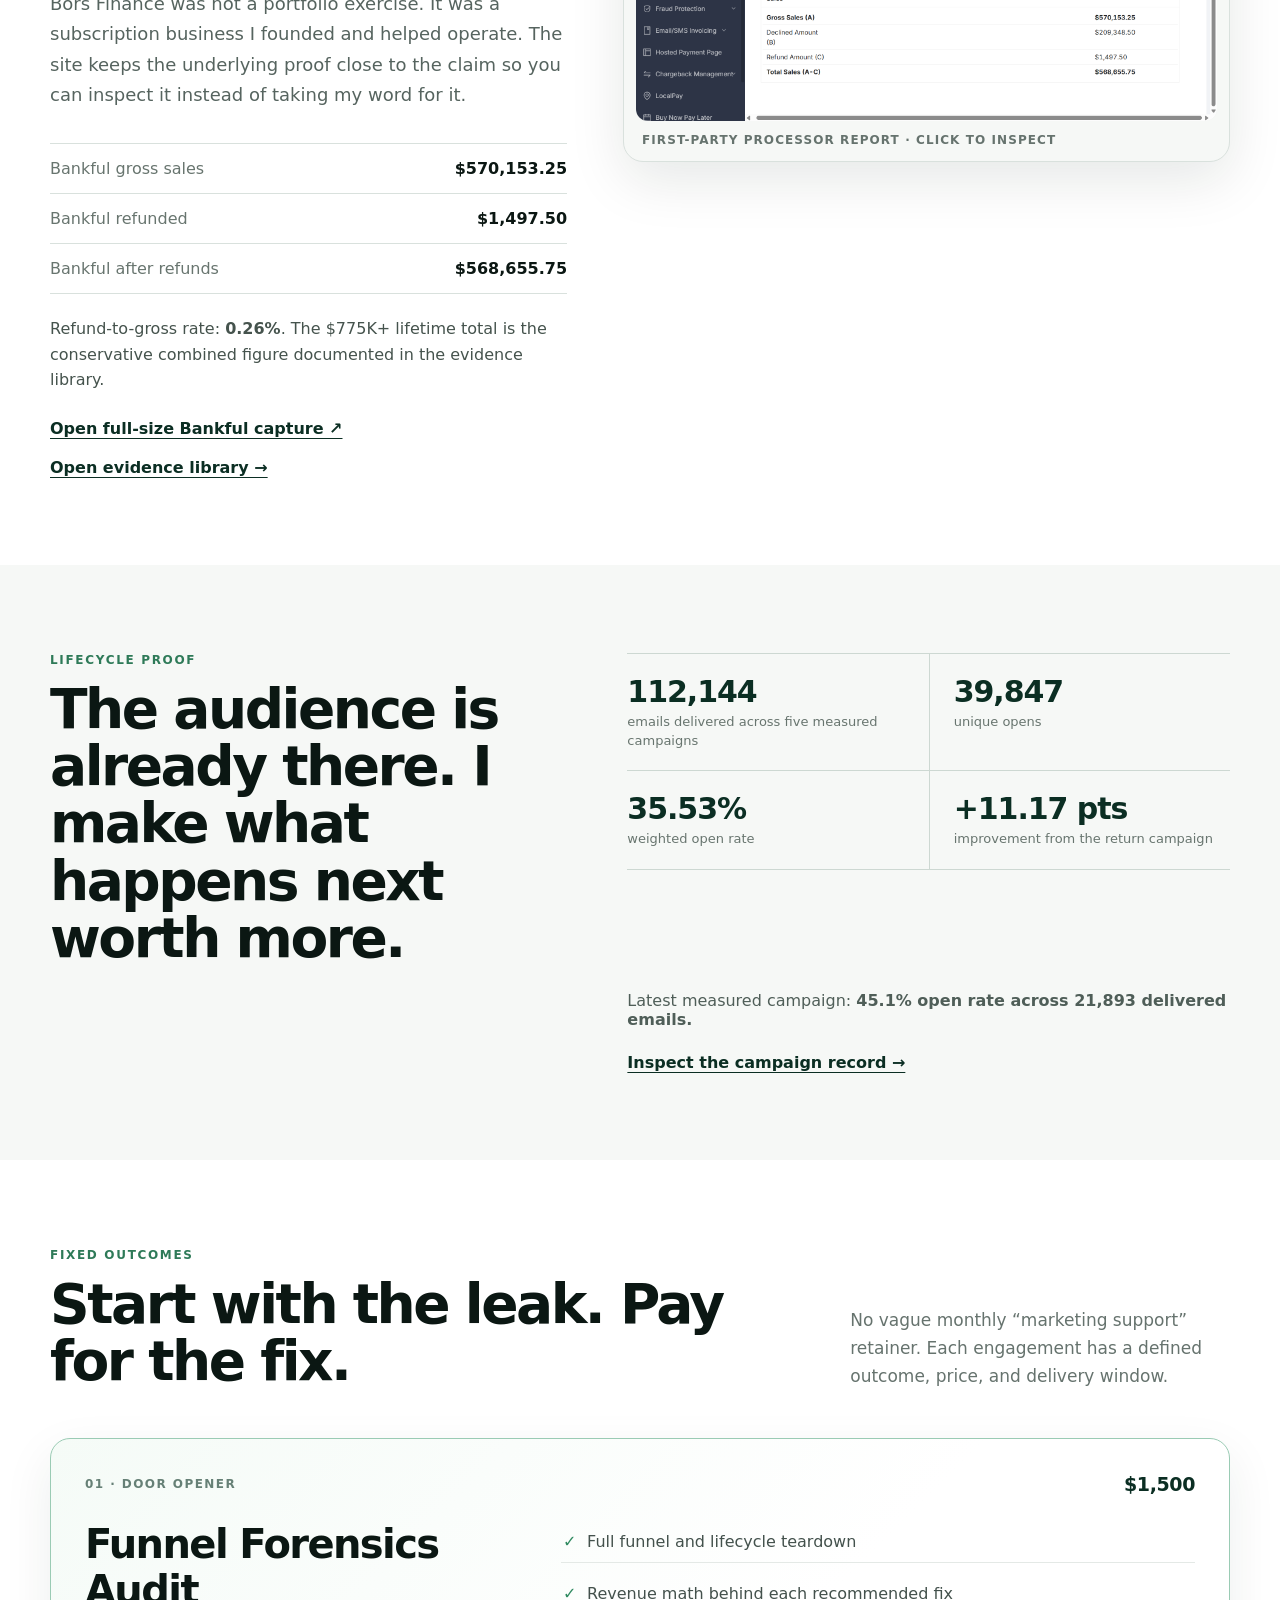
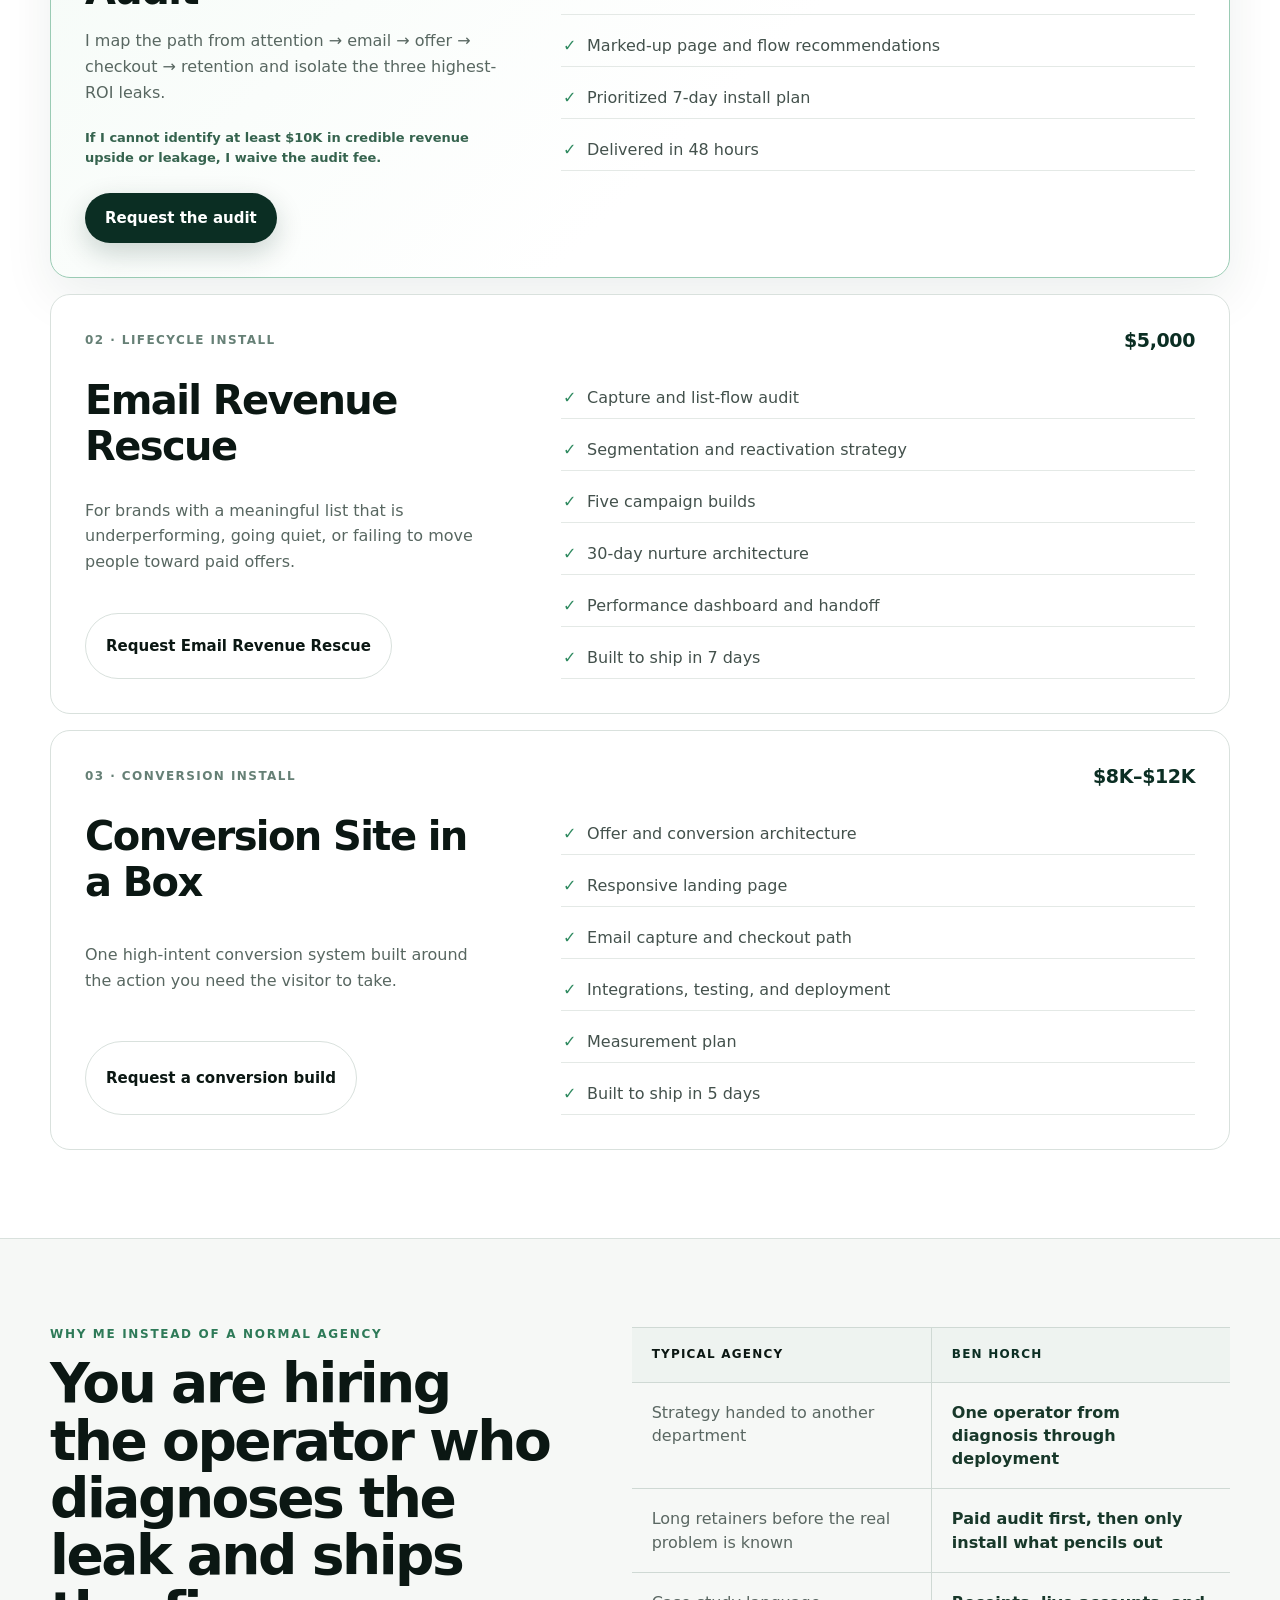
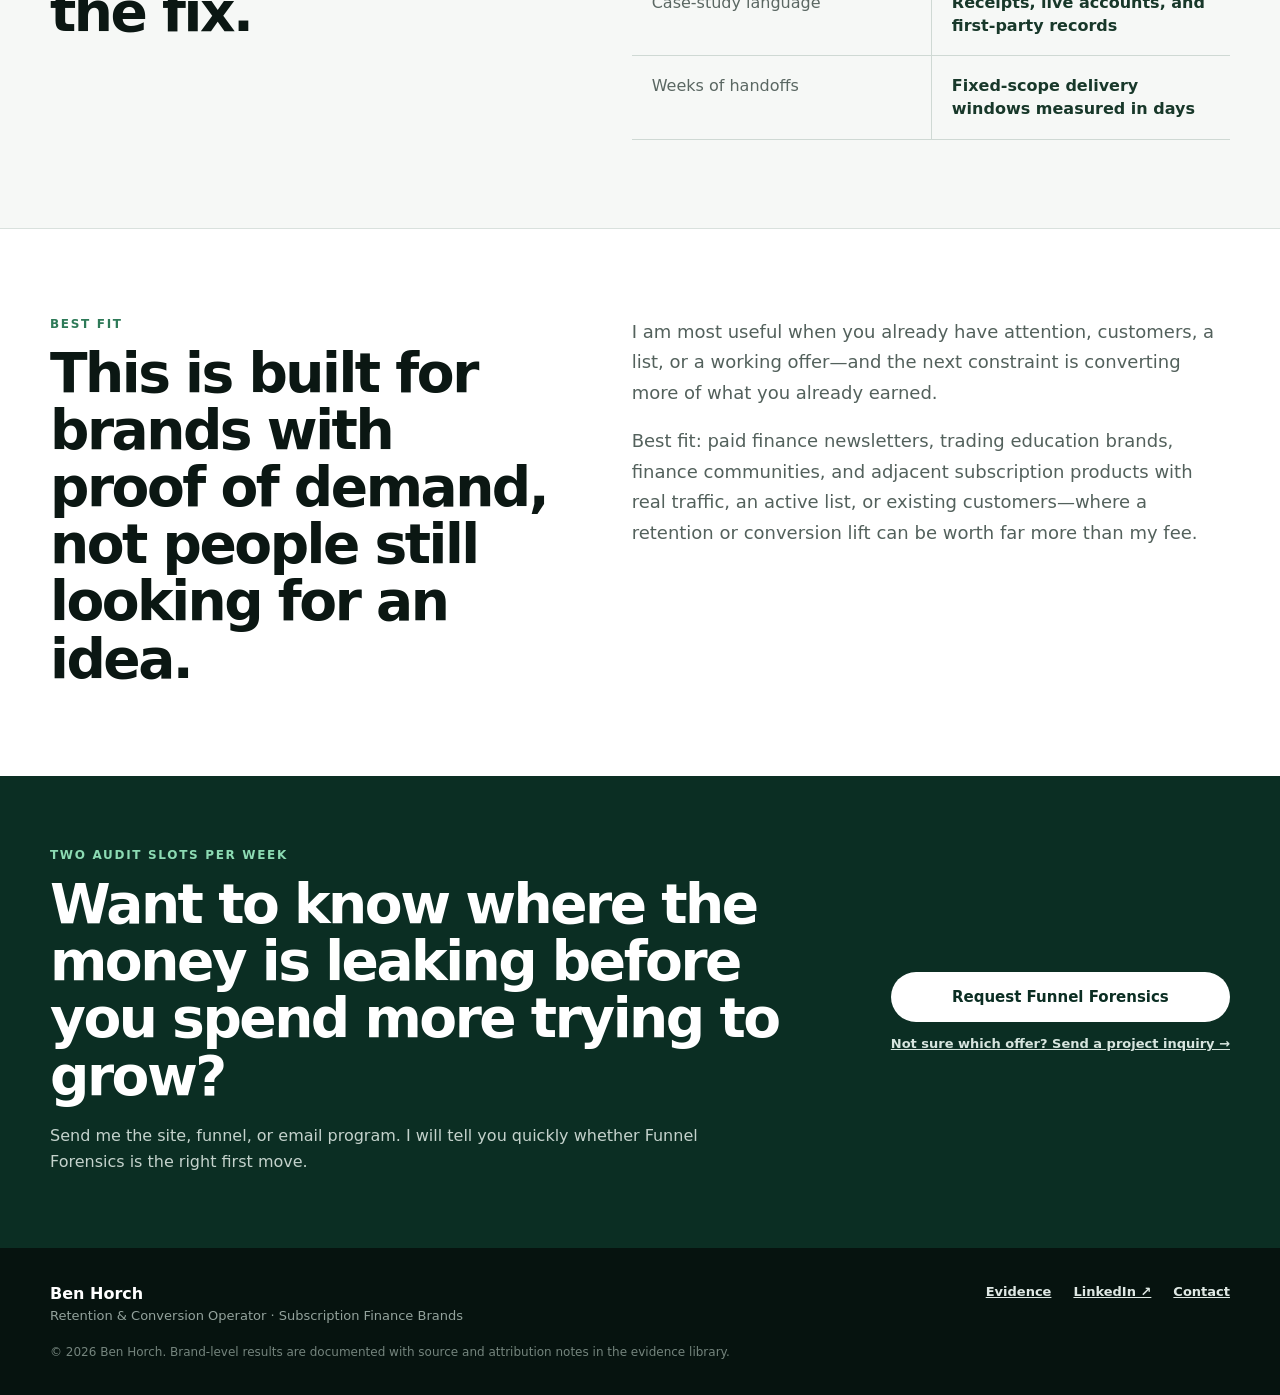
==== commit cdf69283: "Route service CTAs to professional intake forms" ====
--- a/index.html
+++ b/index.html
@@ -66,7 +66,7 @@
         <a href="#why-me">Why me</a>
         <a href="/evidence/">Evidence</a>
       </nav>
-      <a class="nav-cta" href="mailto:bhorch45@gmail.com?subject=Funnel%20Forensics%20Audit">Book the audit</a>
+      <a class="nav-cta" href="/audit/">Request the audit</a>
     </div>
   </header>
 
@@ -82,7 +82,7 @@
           One operator. One documented post-follow revenue system.
         </p>
         <div class="hero-actions">
-          <a class="button button-primary" href="mailto:bhorch45@gmail.com?subject=Funnel%20Forensics%20Audit&body=Ben%2C%20I%27d%20like%20to%20talk%20about%20the%20%241%2C500%20Funnel%20Forensics%20Audit.">Book Funnel Forensics — $1,500</a>
+          <a class="button button-primary" href="/audit/">Start Funnel Forensics — $1,500</a>
           <a class="button button-secondary" href="#proof">Inspect the receipts</a>
         </div>
         <p class="scarcity"><span aria-hidden="true"></span>I take two audit clients per week. I do every teardown myself.</p>
@@ -227,7 +227,7 @@
               <li>Delivered in 48 hours</li>
             </ul>
             <p class="guarantee">If I cannot identify at least $10K in credible revenue upside or leakage, I waive the audit fee.</p>
-            <a class="button button-primary" href="mailto:bhorch45@gmail.com?subject=Funnel%20Forensics%20Audit&body=Ben%2C%20I%27d%20like%20to%20talk%20about%20the%20%241%2C500%20Funnel%20Forensics%20Audit.">Book the audit</a>
+            <a class="button button-primary" href="/audit/">Request the audit</a>
           </article>
 
           <article class="offer">
@@ -242,7 +242,7 @@
               <li>Performance dashboard and handoff</li>
               <li>Built to ship in 7 days</li>
             </ul>
-            <a class="button button-secondary" href="mailto:bhorch45@gmail.com?subject=Email%20Revenue%20Rescue">Ask about Email Revenue Rescue</a>
+            <a class="button button-secondary" href="/email-rescue/">Request Email Revenue Rescue</a>
           </article>
 
           <article class="offer">
@@ -257,7 +257,7 @@
               <li>Measurement plan</li>
               <li>Built to ship in 5 days</li>
             </ul>
-            <a class="button button-secondary" href="mailto:bhorch45@gmail.com?subject=Conversion%20Site%20in%20a%20Box">Ask about a conversion build</a>
+            <a class="button button-secondary" href="/conversion-build/">Request a conversion build</a>
           </article>
         </div>
       </div>
@@ -300,8 +300,8 @@
           <p>Send me the site, funnel, or email program. I will tell you quickly whether Funnel Forensics is the right first move.</p>
         </div>
         <div class="closing-actions">
-          <a class="button button-light" href="mailto:bhorch45@gmail.com?subject=Funnel%20Forensics%20Audit&body=Ben%2C%20here%27s%20the%20brand%20I%27d%20like%20you%20to%20look%20at%3A%20">Email Ben about the audit</a>
-          <a class="closing-contact" href="tel:+14174223213">Call or text 417-422-3213</a>
+          <a class="button button-light" href="/audit/">Request Funnel Forensics</a>
+          <a class="closing-contact" href="/contact/">Not sure which offer? Send a project inquiry →</a>
         </div>
       </div>
     </section>
@@ -313,10 +313,10 @@
       <div class="footer-links">
         <a href="/evidence/">Evidence</a>
         <a href="https://www.linkedin.com/in/benjamin-horch-0a5331191" target="_blank" rel="noopener noreferrer">LinkedIn ↗</a>
-        <a href="mailto:bhorch45@gmail.com">Email</a>
+        <a href="/contact/">Contact</a>
       </div>
       <p>© 2026 Ben Horch. Brand-level results are documented with source and attribution notes in the evidence library.</p>
     </div>
   </footer>
 </body>
-</html>
+</html>
